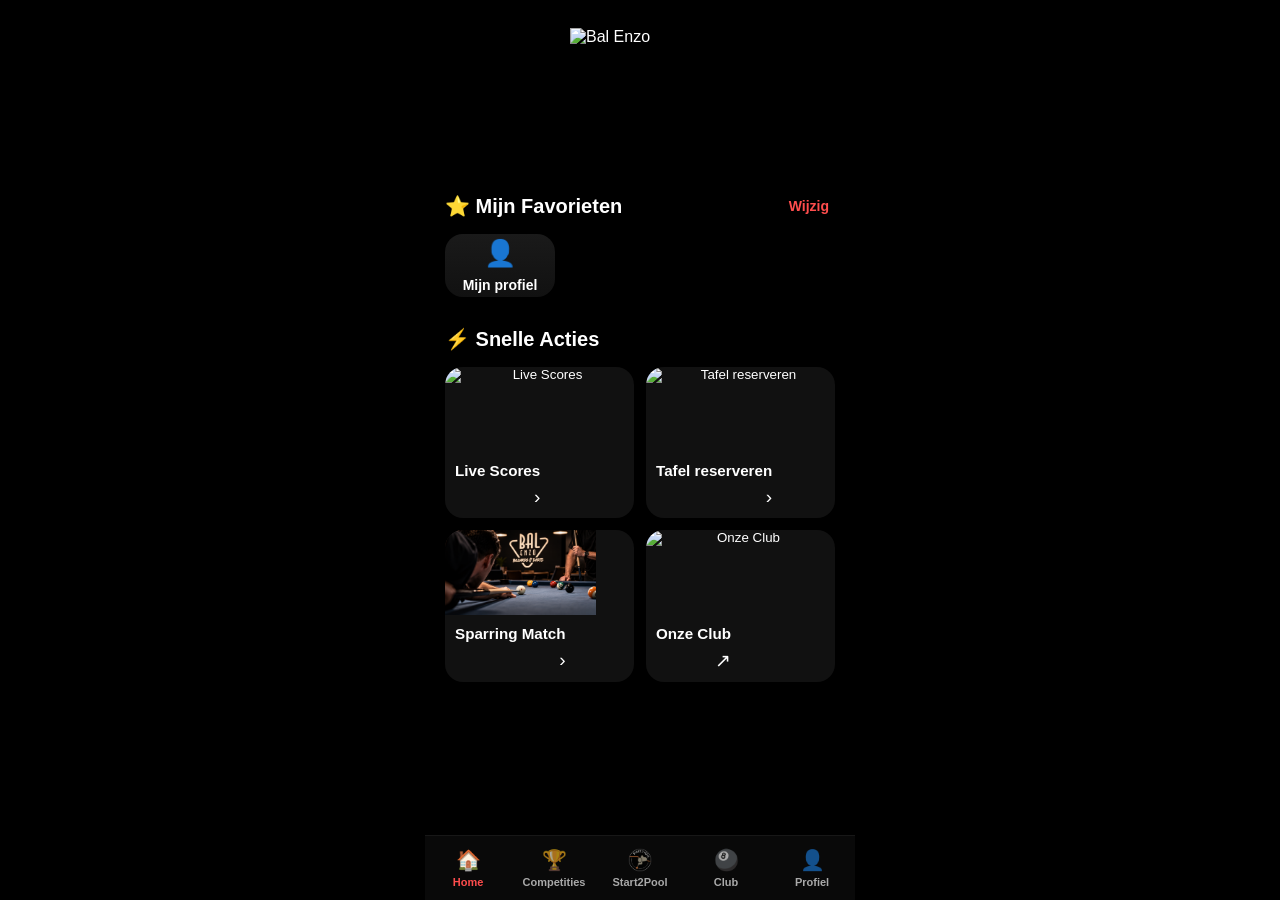
==== index.html @ 8c2069f2 "pushmeldingen v1" ====
<!doctype html>

<html lang="nl">
  <head>
    <meta charset="utf-8" />
    <meta
      content="width=device-width, initial-scale=1, maximum-scale=1, user-scalable=no, viewport-fit=cover"
      name="viewport"
    />
    <title>Bal Enzo Club App</title>
    <link href="style.css" rel="stylesheet" />
    <link href="manifest.json" rel="manifest" />
    <meta content="#000000" name="theme-color" />
    <link href="icon.png" rel="apple-touch-icon" />
  </head>
  <body>
    <!-- =========================
       HOME SCREEN
  ========================== -->
    <section class="screen active" id="homeScreen">
      <!-- HERO -->
      <header class="hero">
        <img alt="Bal Enzo" class="hero-logo" src="logo.png" />
        <div class="hero-content">
          <h1>Bal Enzo Club App</h1>
          <p data-i18n="ui.alles.over.competities.live.scores.en.reservaties">
            Alles over competities, live scores en reservaties
          </p>
        </div>
      </header>
      <!-- FAVORIETEN -->
      <section class="section-block">
        <div class="section-header">
          <h2 data-i18n="ui.mijn.favorieten">⭐ Mijn Favorieten</h2>
          <button
            class="link-btn"
            data-i18n="ui.wijzig"
            onclick="openFavoritesEditor()"
          >
            Wijzig
          </button>
        </div>
        <div class="favorites-row"></div>
      </section>
      <!-- SNELLE ACTIES -->
      <section class="section-block">
        <div class="section-header">
          <h2 data-i18n="ui.snelle.acties">⚡ Snelle Acties</h2>
        </div>
        <div class="quick-grid">
          <button
            class="quick-action-card"
            onclick="openLiveScores()"
            style="border: none; cursor: pointer; padding: 0"
          >
            <img alt="Live Scores" src="livescores.jpg" />
            <div class="quick-action-content">
              <div class="quick-action-title">Live Scores</div>
              <div
                class="quick-action-subtitle"
                data-i18n="ui.volg.wedstrijden.live"
              >
                Volg wedstrijden live
              </div>
              <div class="quick-action-external">›</div>
            </div>
          </button>
          <button
            class="quick-action-card"
            onclick="openTableReservation()"
            style="border: none; cursor: pointer; padding: 0"
          >
            <img alt="Tafel reserveren" src="tafelreserveren.jpg" />
            <div class="quick-action-content">
              <div class="quick-action-title" data-i18n="ui.tafel.reserveren">
                Tafel reserveren
              </div>
              <div
                class="quick-action-subtitle"
                data-i18n="ui.reserveer.eenvoudig.online"
              >
                Reserveer eenvoudig online
              </div>
              <div class="quick-action-external">›</div>
            </div>
          </button>
          <button
            class="quick-action-card"
            onclick="openMoneygames()"
            style="border: none; cursor: pointer; padding: 0"
          >
            <div class="moneygames-home-image">
  <img alt="Sparring Match" src="moneygames.png" />

  <span
    class="moneygames-notification-badge"
    id="moneygamesNotificationBadge"
    style="display: none"
  >
    0
  </span>
</div>
            <div class="quick-action-content">
              <div class="quick-action-title">Sparring Match</div>
              <div
                class="quick-action-subtitle"
                data-i18n="ui.speel.een.moneygame"
              >
                Speel een Sparring Match
              </div>
              <div class="quick-action-external">›</div>
            </div>
          </button>
          <button
            class="quick-action-card"
            onclick="openOurClub()"
            style="border: none; cursor: pointer; padding: 0"
            type="button"
          >
            <img alt="Onze Club" src="clubpagina.jpg" />
            <div class="quick-action-content">
              <div class="quick-action-title" data-i18n="ui.onze.club">
                Onze Club
              </div>
              <div
                class="quick-action-subtitle"
                data-i18n="ui.ontdek.meer.over.bal.enzo"
              >
                Ontdek meer over Bal Enzo
              </div>
              <div class="quick-action-external">↗</div>
            </div>
          </button>
        </div>
      </section>
    </section>
    <!-- =========================
     LIVE SCORES SCREEN
========================== -->
    <section class="screen" id="liveScoresScreen">
      <div class="page-header">
        <button
          onclick="closeLiveScores()"
          style="
            background: none;
            border: none;
            color: white;
            font-size: 24px;
            cursor: pointer;
            margin-right: 10px;
          "
        >
          ‹
        </button>
        <span style="flex: 1;">Live Scores</span>

<button
  type="button"
  onclick="refreshLiveScores()"
  aria-label="Live Scores vernieuwen"
  title="Live Scores vernieuwen"
  style="
    position: absolute;
    right: 16px;
    background: none;
    border: none;
    color: white;
    font-size: 22px;
    cursor: pointer;
    padding: 4px;
    line-height: 1;
  "
>
  ↻
</button>
      </div>
      <main class="content">
        <div class="balenzo-live-scores" id="balEnzoLiveScores">
          <div class="live-scores-intro">
            <div class="live-scores-title">🎱 Bal Enzo Live Scores</div>
            <div
              class="live-scores-status"
              data-i18n="ui.live.verbinding.maken"
              id="liveScoresStatus"
            >
              Live verbinding maken...
            </div>
          </div>
          <div class="live-tables-grid" id="liveTablesGrid"></div>
        </div>
      </main>
    </section>

<!-- =========================
     Sparring Matches HELP SCREEN
========================== -->
<section class="screen" id="moneygamesHelpScreen">
  <div class="page-header">
    <button
      type="button"
      onclick="closeMoneygamesHelp()"
      style="
        background: none;
        border: none;
        color: white;
        font-size: 24px;
        cursor: pointer;
        margin-right: 10px;
      "
    >
      ‹
    </button>

    <span data-i18n="moneygames.help.title">Hoe werken Sparring Matches?</span>
  </div>

  <main class="content">
    <div id="moneygamesHelpContent">

      <section class="moneygames-help-card">
        <h2 data-i18n="moneygames.help.what.title">🎱 Wat zijn Sparring Matches?</h2>

        <p data-i18n="moneygames.help.what.text1">
          Sparring Matches zijn onderlinge oefenwedstrijden tussen spelers van Bal Enzo.
          Je bepaalt zelf de discipline, Race To, datum en starttijd.
        </p>

        <p data-i18n="moneygames.help.what.text2">
          Zo kun je eenvoudig een tegenstander vinden en samen een trainingswedstrijd afspreken.
        </p>
      </section>

      <section class="moneygames-help-card">
        <h2 data-i18n="moneygames.help.singles.title">👤 Singles</h2>

        <p data-i18n="moneygames.help.singles.text1">
          Bij Singles speel je één tegen één.
        </p>

        <p data-i18n="moneygames.help.singles.text2">
          Je kunt zelf een oproep plaatsen of reageren op een open oproep
          van een andere speler.
        </p>

        <p data-i18n="moneygames.help.singles.text3">
          Krijg je meerdere reacties op je eigen oproep?
          Dan kies jij zelf met welke geïnteresseerde speler je de Sparring Match speelt.
        </p>

        <div class="moneygames-help-example">
          <strong data-i18n="moneygames.help.example">Voorbeeld</strong><br>
          <span data-i18n="moneygames.help.singles.example1">
            9-ball · Race To 7
          </span><br><br>
          <span data-i18n="moneygames.help.singles.example2">
            Drie spelers reageren op je oproep.
          </span><br>
          <span data-i18n="moneygames.help.singles.example3">
            Jij kiest één van hen als tegenstander.
          </span>
        </div>
      </section>

      <section class="moneygames-help-card">
        <h2 data-i18n="moneygames.help.doubles.title">👥 Doubles</h2>

        <p data-i18n="moneygames.help.doubles.text1">
          Bij Doubles speel je samen met een partner tegen een ander duo.
        </p>

        <p data-i18n="moneygames.help.doubles.text2">
          Wanneer je zelf een Doubles Sparring Match aanmaakt, kies je eerst je partner.
          Die partner moet de uitnodiging bevestigen voordat jullie Sparring Match
          openbaar wordt voor andere spelers.
        </p>

        <p data-i18n="moneygames.help.doubles.text3">
          Reageert iemand op een open Doubles Sparring Match?
          Dan kiest die speler eerst zelf een partner.
          Ook die partner moet bevestigen voordat het duo als geldige kandidaat
          beschikbaar wordt voor de organisator.
        </p>

        <p data-i18n="moneygames.help.doubles.text4">
          De organisator kiest daarna welk bevestigd duo de tegenstanders worden.
        </p>

        <div class="moneygames-help-example">
          <strong data-i18n="moneygames.help.example">Voorbeeld</strong><br>
          <span data-i18n="moneygames.help.doubles.example1">
            Nicolas kiest Jolien als partner.
          </span><br>
          <span data-i18n="moneygames.help.doubles.example2">
            Jolien bevestigt → het duo is actief.
          </span><br><br>
          <span data-i18n="moneygames.help.doubles.example3">
            Speler A reageert met Speler B als partner.
          </span><br>
          <span data-i18n="moneygames.help.doubles.example4">
            Speler B bevestigt → het kandidaat-duo wordt zichtbaar.
          </span><br><br>
          <span data-i18n="moneygames.help.doubles.example5">
            Daarna kiest Nicolas welk duo de tegenstander wordt.
          </span>
        </div>
      </section>

      <section class="moneygames-help-card">
        <h2 data-i18n="moneygames.help.create.title">
          📢 Een Sparring Match plaatsen
        </h2>

        <p data-i18n="moneygames.help.create.text1">
          Druk op “+ Nieuwe Sparring Match” en kies eerst of je Singles
          of Doubles wilt spelen.
        </p>

        <p data-i18n="moneygames.help.create.text2">
          Daarna kies je de discipline, Race To, datum en starttijd.
        </p>

        <p data-i18n="moneygames.help.create.text3">
          Een Singles-oproep wordt onmiddellijk bij de open Sparring Matches geplaatst.
          Bij Doubles moet je gekozen partner eerst bevestigen voordat
          de oproep openbaar wordt.
        </p>
      </section>

      <section class="moneygames-help-card">
        <h2 data-i18n="moneygames.help.react.title">
          ✋ Reageren op een Sparring Match
        </h2>

        <p data-i18n="moneygames.help.react.text1">
          Bij de open Sparring Matches kun je reageren op een oproep
          waarop je graag wilt meespelen.
        </p>

        <p data-i18n="moneygames.help.react.text2">
          Bij Singles verstuur je rechtstreeks je kandidatuur.
          De maker van de oproep ziet de geïnteresseerde spelers en kiest
          uiteindelijk één tegenstander.
        </p>

        <p data-i18n="moneygames.help.react.text3">
          Zolang je nog niet geselecteerd bent, kun je je reactie ook weer intrekken.
        </p>

        <p data-i18n="moneygames.help.react.text4">
          Bij Doubles reageer je samen met een partner.
          Je kandidatuur wordt pas volledig wanneer je partner
          de uitnodiging heeft bevestigd.
        </p>
      </section>

      <section class="moneygames-help-card">
        <h2 data-i18n="moneygames.help.after.title">🏁 Na de wedstrijd</h2>

        <p data-i18n="moneygames.help.after.text1">
          Vanaf de geplande starttijd kan de uitslag van de Sparring Match
          worden ingevoerd.
        </p>

        <p data-i18n="moneygames.help.after.text2">
          Eén van de spelers voert de eindstand in.
          De score moet overeenkomen met de afgesproken Race To.
        </p>

        <p data-i18n="moneygames.help.after.text3">
          De uitslag is daarna nog niet definitief.
          De tegenpartij krijgt de mogelijkheid om het resultaat
          te bevestigen of te weigeren.
        </p>

        <p data-i18n="moneygames.help.after.text4">
          Na bevestiging wordt de wedstrijd definitief verwerkt
          in de historiek en statistieken.
        </p>
      </section>

      <section class="moneygames-help-card">
        <h2 data-i18n="moneygames.help.deadline.title">⏱️ 48-uursregel</h2>

        <p data-i18n="moneygames.help.deadline.text1">
          Vanaf de geplande starttijd van de Sparring Match heb je 48 uur
          om de uitslag in te voeren.
        </p>

        <p data-i18n="moneygames.help.deadline.text2">
          Een resultaat kan dus niet vóór de starttijd worden ingevoerd.
          Zodra de termijn van 48 uur verstreken is, kan er geen uitslag
          meer worden toegevoegd en wordt de wedstrijd als
          “Geen uitslag” weergegeven.
        </p>

        <p data-i18n="moneygames.help.deadline.text3">
          Wordt een ingevoerde uitslag door de tegenstander geweigerd?
          Dan kan er opnieuw een correcte uitslag worden ingevoerd,
          zolang de oorspronkelijke termijn van 48 uur nog niet verstreken is.
        </p>

        <div class="moneygames-help-example">
          <strong data-i18n="moneygames.help.example">Voorbeeld</strong><br>
          <span data-i18n="moneygames.help.deadline.example1">
            Een Sparring Match start zaterdag om 20:00.
          </span><br>
          <span data-i18n="moneygames.help.deadline.example2">
            De uitslag kan worden ingevoerd vanaf zaterdag 20:00 tot maandag 20:00.
          </span>
        </div>
      </section>

      <section class="moneygames-help-card">
        <h2 data-i18n="moneygames.help.forfeit.title">🚫 Forfait</h2>

        <p data-i18n="moneygames.help.forfeit.text1">
          Kan een geplande Sparring Match niet normaal worden afgewerkt?
          Dan kan de wedstrijd als forfait worden geregistreerd.
        </p>

        <p data-i18n="moneygames.help.forfeit.text2">
          Bij het invoeren van het resultaat kies je welke kant
          (A of B) forfait geeft. Bij Singles staat elke kant voor één speler;
          bij Doubles staat elke kant voor een volledig duo.
        </p>

        <p data-i18n="moneygames.help.forfeit.text3">
          Een forfait is niet onmiddellijk definitief.
          Het wordt, net zoals een gewone uitslag, eerst naar de tegenpartij
          gestuurd ter bevestiging.
        </p>
      </section>

      <section class="moneygames-help-card">
        <h2 data-i18n="moneygames.help.stats.title">
          📊 Statistieken en historiek
        </h2>

        <p data-i18n="moneygames.help.stats.text1">
          Je Sparring Match-resultaten worden automatisch bijgehouden.
        </p>

        <p data-i18n="moneygames.help.stats.text2">
          Je ziet hoeveel wedstrijden je hebt gespeeld, gewonnen en verloren
          en je winstpercentage.
        </p>

        <p data-i18n="moneygames.help.stats.text3">
          De statistieken worden zowel in totaal als afzonderlijk
          voor Singles en Doubles bijgehouden.
        </p>

        <p data-i18n="moneygames.help.stats.text4">
          Alleen wedstrijden met een bevestigd resultaat tellen mee
          voor je statistieken. Geannuleerde of verlopen Sparring Matches
          en wedstrijden zonder uitslag tellen niet mee.
        </p>

        <p data-i18n="moneygames.help.stats.text5">
          In je historiek kun je ook eerdere Sparring Matches terugvinden,
          inclusief de datum, discipline, Race To en uitslag.
        </p>
      </section>

      <button
        type="button"
        class="moneygames-help-start-button"
        onclick="closeMoneygamesHelp()"
        data-i18n="moneygames.help.start"
      >
        Start met Sparring Matches
      </button>

    </div>
  </main>
</section>

    <!-- =========================
     Sparring Matches SCREEN
========================== -->
    <section class="screen" id="moneygamesScreen">
      <div class="page-header">
        <button
          onclick="closeMoneygames()"
          style="
            background: none;
            border: none;
            color: white;
            font-size: 24px;
            cursor: pointer;
            margin-right: 10px;
          "
        >
          ‹
        </button>
        <span>Sparring Matches</span>

      </div>
      <main class="content">
        <div id="moneygamesContent">
          <div id="moneygamesAuth">
            <div class="moneygames-auth-card">
              <div class="moneygames-title-row">
  <h2>🎱 Sparring Matches</h2>

  <button
    type="button"
    class="moneygames-help-button"
    onclick="showMoneygamesHelp()"
    aria-label="Uitleg over Sparring Matches"
    data-i18n-aria-label="moneygames.help.button"
  >
    ?
  </button>
</div>
              <p
                class="moneygames-auth-text"
                data-i18n="ui.log.in.of.registreer.om.moneygames.te.bekijken.en.te.spelen"
              >
                Log in of registreer om Sparring Matches te bekijken en te spelen.
              </p>
              <div class="moneygames-auth-tabs">
                <button
                  class="moneygames-auth-tab active"
                  data-i18n="ui.inloggen"
                  id="moneygamesLoginTab"
                  onclick="showMoneygamesLogin()"
                  type="button"
                >
                  Inloggen
                </button>
                <button
                  class="moneygames-auth-tab"
                  data-i18n="ui.registreren"
                  id="moneygamesRegisterTab"
                  onclick="showMoneygamesRegister()"
                  type="button"
                >
                  Registreren
                </button>
              </div>
              <div id="moneygamesLoginForm">
                <input
                  data-i18n-placeholder="ui.e.mailadres"
                  id="moneygamesLoginEmail"
                  placeholder="E-mailadres"
                  type="email"
                />
                <input
                  data-i18n-placeholder="ui.wachtwoord"
                  id="moneygamesLoginPassword"
                  placeholder="Wachtwoord"
                  type="password"
                />
                <button
                  class="moneygames-primary-btn"
                  data-i18n="ui.inloggen"
                  onclick="handleMoneygamesLogin()"
                  type="button"
                >
                  Inloggen
                </button>
              </div>
              <div id="moneygamesRegisterForm" style="display: none">
                <input
                  data-i18n-placeholder="ui.voornaam"
                  id="moneygamesRegisterFirstName"
                  placeholder="Voornaam"
                  type="text"
                />
                <input
                  data-i18n-placeholder="ui.achternaam"
                  id="moneygamesRegisterLastName"
                  placeholder="Achternaam"
                  type="text"
                />
                <input
                  data-i18n-placeholder="ui.e.mailadres"
                  id="moneygamesRegisterEmail"
                  placeholder="E-mailadres"
                  type="email"
                />
                <input
                  data-i18n-placeholder="ui.wachtwoord"
                  id="moneygamesRegisterPassword"
                  placeholder="Wachtwoord"
                  type="password"
                />
                <button
                  class="moneygames-primary-btn"
                  data-i18n="ui.account.aanmaken"
                  onclick="handleMoneygamesRegister()"
                  type="button"
                >
                  Account aanmaken
                </button>
              </div>
              <div
                class="moneygames-auth-message"
                id="moneygamesAuthMessage"
              ></div>
            </div>
          </div>
          <div id="moneygamesApp" style="display: none">
            <div class="moneygames-welcome">
              <div class="moneygames-title-row">
  <h2>🎱 Sparring Matches</h2>

  <button
    type="button"
    class="moneygames-help-button"
    onclick="showMoneygamesHelp()"
    aria-label="Uitleg over Sparring Matches"
    data-i18n-aria-label="moneygames.help.button"
  >
    ?
  </button>
</div>
              <p data-i18n="ui.welkom" id="moneygamesWelcomeText">Welkom!</p>
            </div>
            <div class="moneygames-main-tabs">
              <button
                class="moneygames-main-tab active"
                data-i18n="ui.open.moneygames"
                id="moneygamesOpenTab"
                onclick="showOpenMoneygames()"
                type="button"
              >
                Open Matches
              </button>
              <button
                class="moneygames-main-tab"
                data-i18n="ui.mijn.moneygames"
                id="moneygamesMyTab"
                onclick="showMyMoneygames()"
                type="button"
              >
                Mijn Matches  
              </button>
            </div>
            <div id="moneygamesOpenContent">
              <button
                class="moneygames-new-btn"
                data-i18n="ui.nieuwe.moneygame"
                onclick="showNewMoneygameForm()"
                type="button"
              >
                + Nieuwe Sparring Match
              </button>
              <div
                class="moneygames-form-card"
                id="newMoneygameForm"
                style="display: none"
              >
                <div class="moneygames-form-header">
                  <h3 data-i18n="ui.nieuwe.moneygame.2">Nieuwe Sparring Match</h3>
                  <button
                    class="moneygames-close-form"
                    onclick="hideNewMoneygameForm()"
                    type="button"
                  >
                    ×
                  </button>
                </div>
                <label data-i18n="ui.type">Type</label>
                <div class="moneygames-choice-grid">
                  <button
                    class="moneygames-choice-btn active"
                    id="moneygamesSinglesBtn"
                    onclick="selectMoneygameType('singles')"
                    type="button"
                  >
                    Singles
                  </button>
                  <button
                    class="moneygames-choice-btn"
                    id="moneygamesDoublesBtn"
                    onclick="selectMoneygameType('doubles')"
                    type="button"
                  >
                    Doubles
                  </button>
                </div>
                <input id="moneygamesGameType" type="hidden" value="singles" />
                <div id="moneygamesPartnerField" style="display: none">
                  <label data-i18n="ui.partner" for="moneygamesPartner">
                    Partner
                  </label>
                  <select id="moneygamesPartner">
                    <option data-i18n="ui.kies.je.partner" value="">
                      Kies je partner
                    </option>
                  </select>
                </div>
                <label data-i18n="ui.discipline" for="moneygamesDiscipline">
                  Discipline
                </label>
                <select id="moneygamesDiscipline">
                <option value="8-ball">8-ball</option>
                <option value="9-ball">9-ball</option>
                <option value="10-ball">10-ball</option>
                <option
                  value="any"
                  data-i18n="moneygames.anyDiscipline"
                >
                  Eender
                </option>
              </select>
                <label data-i18n="ui.race.to" for="moneygamesRaceTo">
                  Race To
                </label>
                <input
                  data-i18n-placeholder="ui.bijvoorbeeld.7"
                  id="moneygamesRaceTo"
                  min="1"
                  placeholder="Bijvoorbeeld 7"
                  step="1"
                  type="number"
                />

                <label data-i18n="ui.datum" for="moneygamesDate"> Datum </label>
                <div
                  class="moneygames-picker-field"
                  onclick="
                    document.getElementById('moneygamesDate').showPicker?.()
                  "
                >
                  <span id="moneygamesDateDisplay">Kies datum</span>
                  <input id="moneygamesDate" type="date" />
                </div>

                <label data-i18n="ui.starttijd" for="moneygamesTime">
                  Starttijd
                </label>
                <div
                  class="moneygames-picker-field"
                  onclick="
                    document.getElementById('moneygamesTime').showPicker?.()
                  "
                >
                  <span id="moneygamesTimeDisplay">Kies starttijd</span>
                  <input id="moneygamesTime" type="time" />
                </div>
                <button
                  class="moneygames-primary-btn moneygames-place-btn"
                  data-i18n="ui.moneygame.plaatsen"
                  onclick="submitNewMoneygame()"
                  type="button"
                >
                  Sparring Match plaatsen
                </button>
                <div
                  class="moneygames-form-message"
                  id="moneygamesFormMessage"
                ></div>
              </div>
              <div class="moneygames-filter-row">
                <button
                  class="moneygames-filter-btn active"
                  data-discipline="all"
                  data-i18n="ui.alles"
                  onclick="filterMoneygames('all', this)"
                  type="button"
                >
                  Alles
                </button>
                <button
                  class="moneygames-filter-btn"
                  data-discipline="8-ball"
                  onclick="filterMoneygames('8-ball', this)"
                  type="button"
                >
                  8-ball
                </button>
                <button
                  class="moneygames-filter-btn"
                  data-discipline="9-ball"
                  onclick="filterMoneygames('9-ball', this)"
                  type="button"
                >
                  9-ball
                </button>
                <button
                  class="moneygames-filter-btn"
                  data-discipline="10-ball"
                  onclick="filterMoneygames('10-ball', this)"
                  type="button"
                >
                  10-ball
                </button>
              </div>
              <div id="moneygamesOpenList">
                <div
                  class="moneygames-empty-state"
                  data-i18n="ui.nog.geen.open.moneygames"
                >
                  Nog geen open Sparring Matches.
                </div>
              </div>
            </div>
            <div id="moneygamesMyContent" style="display: none">
              <div class="moneygames-my-section">
                <h3 data-i18n="ui.mijn.open.oproepen">Mijn open oproepen</h3>
                <div id="moneygamesMyOpen">
                  <div
                    class="moneygames-empty-state"
                    data-i18n="ui.je.hebt.momenteel.geen.open.oproepen"
                  >
                    Je hebt momenteel geen open oproepen.
                  </div>
                </div>
              </div>
              <div class="moneygames-my-section">
                <h3 data-i18n="ui.reacties">Reacties</h3>
                <div id="moneygamesMyReactions">
                  <div
                    class="moneygames-empty-state"
                    data-i18n="ui.geen.reacties.in.afwachting"
                  >
                    Geen reacties in afwachting.
                  </div>
                </div>
              </div>
              <div class="moneygames-my-section">
                <h3 data-i18n="ui.gepland">Gepland</h3>
                <div id="moneygamesMyPlanned">
                  <div
                    class="moneygames-empty-state"
                    data-i18n="ui.geen.geplande.moneygames"
                  >
                    Geen geplande Sparring Matches.
                  </div>
                </div>
              </div>
              <div class="moneygames-my-section">
                <h3 data-i18n="ui.statistieken">Statistieken</h3>
                <!-- TOTAAL -->
                <h4 class="moneygames-stats-title" data-i18n="ui.totaal.2">
                  Totaal
                </h4>
                <div class="moneygames-stats-grid">
                  <div class="moneygames-stat-card">
                    <span id="moneygamesStatPlayed">0</span>
                    <small data-i18n="ui.gespeeld">Gespeeld</small>
                  </div>
                  <div class="moneygames-stat-card">
                    <span id="moneygamesStatWon">0</span>
                    <small data-i18n="ui.gewonnen">Gewonnen</small>
                  </div>
                  <div class="moneygames-stat-card">
                    <span id="moneygamesStatLost">0</span>
                    <small data-i18n="ui.verloren">Verloren</small>
                  </div>
                  <div class="moneygames-stat-card">
                    <span id="moneygamesStatWinrate">0%</span>
                    <small data-i18n="ui.win">Win %</small>
                  </div>
                </div>
                <!-- SINGLES -->
                <h4 class="moneygames-stats-title">Singles</h4>
                <div class="moneygames-stats-grid">
                  <div class="moneygames-stat-card">
                    <span id="moneygamesSinglesPlayed">0</span>
                    <small data-i18n="ui.gespeeld">Gespeeld</small>
                  </div>
                  <div class="moneygames-stat-card">
                    <span id="moneygamesSinglesWon">0</span>
                    <small data-i18n="ui.gewonnen">Gewonnen</small>
                  </div>
                  <div class="moneygames-stat-card">
                    <span id="moneygamesSinglesLost">0</span>
                    <small data-i18n="ui.verloren">Verloren</small>
                  </div>
                  <div class="moneygames-stat-card">
                    <span id="moneygamesSinglesWinrate">0%</span>
                    <small data-i18n="ui.win">Win %</small>
                  </div>
                </div>
                <!-- DOUBLES -->
                <h4 class="moneygames-stats-title">Doubles</h4>
                <div class="moneygames-stats-grid">
                  <div class="moneygames-stat-card">
                    <span id="moneygamesDoublesPlayed">0</span>
                    <small data-i18n="ui.gespeeld">Gespeeld</small>
                  </div>
                  <div class="moneygames-stat-card">
                    <span id="moneygamesDoublesWon">0</span>
                    <small data-i18n="ui.gewonnen">Gewonnen</small>
                  </div>
                  <div class="moneygames-stat-card">
                    <span id="moneygamesDoublesLost">0</span>
                    <small data-i18n="ui.verloren">Verloren</small>
                  </div>
                  <div class="moneygames-stat-card">
                    <span id="moneygamesDoublesWinrate">0%</span>
                    <small data-i18n="ui.win">Win %</small>
                  </div>
                </div>
              </div>
              <div class="moneygames-my-section">
                <h3 data-i18n="ui.historiek">Historiek</h3>
                <div id="moneygamesHistory">
                  <div
                    class="moneygames-empty-state"
                    data-i18n="ui.nog.geen.moneygames.gespeeld"
                  >
                    Nog geen Sparring Matches gespeeld.
                  </div>
                </div>
              </div>
            </div>
            <div class="moneygames-account-section">
              <button
                class="moneygames-account-btn"
                data-i18n="ui.account"
                onclick="toggleMoneygamesAccount()"
                type="button"
              >
                ⚙️ Account
              </button>
              <div
                class="moneygames-account-panel"
                id="moneygamesAccountPanel"
                style="display: none"
              >
                <div class="moneygames-account-row">
                  <strong data-i18n="ui.accountgegevens"
                    >Accountgegevens</strong
                  >
                </div>
                <div class="moneygames-account-row">
                  <span id="moneygamesAccountEmail"></span>
                </div>
                <label data-i18n="ui.voornaam" for="moneygamesAccountFirstName">
                  Voornaam
                </label>
                <input
                  data-i18n-placeholder="ui.voornaam"
                  id="moneygamesAccountFirstName"
                  placeholder="Voornaam"
                  type="text"
                />
                <label
                  data-i18n="ui.achternaam"
                  for="moneygamesAccountLastName"
                >
                  Achternaam
                </label>
                <input
                  data-i18n-placeholder="ui.achternaam"
                  id="moneygamesAccountLastName"
                  placeholder="Achternaam"
                  type="text"
                />
                <label
                  data-i18n="ui.e.mailadres"
                  for="moneygamesAccountNewEmail"
                >
                  E-mailadres
                </label>
                <input
                  data-i18n-placeholder="ui.e.mailadres"
                  id="moneygamesAccountEmailInput"
                  placeholder="E-mailadres"
                  type="email"
                />
                <button
                  class="moneygames-primary-btn"
                  data-i18n="ui.gegevens.opslaan"
                  onclick="saveMoneygamesAccount()"
                  type="button"
                >
                  Gegevens opslaan
                </button>
                <div class="moneygames-account-divider"></div>
                <div class="moneygames-account-row">
                  <strong data-i18n="ui.wachtwoord.wijzigen"
                    >Wachtwoord wijzigen</strong
                  >
                </div>
                <input
                  autocomplete="new-password"
                  data-i18n-placeholder="ui.nieuw.wachtwoord"
                  id="moneygamesNewPassword"
                  placeholder="Nieuw wachtwoord"
                  type="password"
                />
                <button
                  class="moneygames-primary-btn"
                  data-i18n="ui.wachtwoord.wijzigen"
                  onclick="changeMoneygamesPassword()"
                  type="button"
                >
                  Wachtwoord wijzigen
                </button>
                <div class="moneygames-account-divider"></div>
                <div class="moneygames-account-row">
                  <strong data-i18n="ui.wachtwoord.vergeten"
                    >Wachtwoord vergeten?</strong
                  >
                </div>
                <button
                  class="moneygames-secondary-btn"
                  data-i18n="ui.resetlink.aanvragen"
                  onclick="handleMoneygamesForgotPassword()"
                  type="button"
                >
                  Resetlink aanvragen
                </button>
                <div
                  class="moneygames-password-reset-panel"
                  id="moneygamesPasswordResetPanel"
                  style="display: none"
                >
                  <div
                    class="moneygames-account-row"
                    data-i18n="ui.stel.hier.later.een.nieuw.wachtwoord.in"
                  >
                    Stel hier later een nieuw wachtwoord in.
                  </div>
                </div>
                <div class="moneygames-account-divider"></div>

<div class="moneygames-account-row">
  <strong>Pushmeldingen</strong>
</div>

<div class="moneygames-account-row">
  Ontvang meldingen over je Sparring Matches.
</div>

<button
  class="moneygames-primary-btn"
  id="moneygamesPushButton"
  onclick="handleEnableMoneygamesPushNotifications()"
  type="button"
>
  🔔 Pushmeldingen inschakelen
</button>

<button
  class="moneygames-secondary-btn"
  id="moneygamesTestPushButton"
  onclick="sendMoneygamesTestPush()"
  style="display: none"
  type="button"
>
  Testmelding versturen
</button>

<div
  class="moneygames-auth-message"
  id="moneygamesPushMessage"
  aria-live="polite"
></div>

<div class="moneygames-account-divider"></div>

<button
  class="moneygames-logout-btn"
  data-i18n="ui.uitloggen"
  onclick="handleMoneygamesLogout()"
  type="button"
>
  Uitloggen
</button>
              </div>
            </div>
          </div>
        </div>
      </main>
    </section>
    <!-- =========================
     TAFEL RESERVEREN SCREEN
========================= -->
    <section class="screen" id="tableReservationScreen">
      <div class="page-header">
        <button
          onclick="closeTableReservation()"
          style="
            background: none;
            border: none;
            color: white;
            font-size: 24px;
            cursor: pointer;
            margin-right: 10px;
          "
        >
          ‹
        </button>
        <span data-i18n="ui.tafel.reserveren"> Tafel reserveren </span>
      </div>
      <main class="content">
        <div class="reservation-container">
          <div class="reservation-intro">
            <div class="reservation-title" data-i18n="ui.reserveer.je.tafel">
              🎱 Reserveer je tafel
            </div>
            <div
              class="reservation-subtitle"
              data-i18n="ui.kies.je.gewenste.moment.en.reserveer.eenvoudig.online"
            >
              Kies je gewenste moment en reserveer eenvoudig online.
            </div>
          </div>
          <div class="reservation-frame">
            <iframe
              src="https://bal-enzo.sportsclubadmin.eu/reserveren"
              title="Tafel reserveren"
            >
            </iframe>
          </div>
        </div>
      </main>
    </section>

    <!-- =========================
     ONZE CLUB SCREEN
========================= -->
<section class="screen" id="ourClubScreen">
  <div class="page-header">
    <button
      onclick="closeOurClub()"
      style="
        background: none;
        border: none;
        color: white;
        font-size: 24px;
        cursor: pointer;
        margin-right: 10px;
      "
    >
      ‹
    </button>

    <span data-i18n="ui.onze.club">Onze Club</span>
  </div>

  <main class="content">
    <div class="reservation-container">
      <div class="reservation-frame">
        <iframe
          src="https://cuescore.com/bal-enzobilliardsdarts"
          title="Bal Enzo"
        >
        </iframe>
      </div>
    </div>
  </main>
</section>

<section class="screen" id="myProfileScreen">
  <div class="page-header">
    <button
      onclick="closeMyProfile()"
      style="
        background: none;
        border: none;
        color: white;
        font-size: 24px;
        cursor: pointer;
        margin-right: 10px;
      "
    >
      ‹
    </button>

    <span data-i18n="ui.mijn.profiel">Mijn profiel</span>
  </div>

  <main class="content">
    <div class="reservation-container">
      <div class="reservation-frame">
        <iframe
          id="myProfileIframe"
          src="about:blank"
          title="Mijn profiel"
        >
        </iframe>
      </div>
    </div>
  </main>
</section>

    <!-- =========================
       COMPETITIES SCREEN
  ========================== -->
    <section class="screen" id="competitionsScreen">
      <div class="page-header" data-i18n="ui.competities">🏆 Competities</div>
      <div class="tab-bar">
        <button
          class="tab active"
          data-i18n="ui.brabant.antwerpen"
          data-tab="brabant"
        >
          Brabant / Antwerpen
        </button>
        <button class="tab" data-tab="breakplay">Break &amp; Play</button>
        <button class="tab" data-i18n="ui.tornooien" data-tab="tournaments">
          Tornooien
        </button>
      </div>
      <main class="content">
        <!-- BRABANT / ANTWERPEN -->
        <div class="tab-content active" id="tab-brabant">
          <button
            class="competition-card"
            onclick="openCompetitionDetail(74130085)"
            style="width: 100%; border: none; cursor: pointer"
          >
            <div class="competition-icon">🏆</div>
            <div class="competition-info">
              <div class="competition-title" data-i18n="ui.eerste.klasse">
                Eerste Klasse
              </div>
              <div
                class="competition-subtitle"
                data-i18n="ui.alle.info.en.uitslagen"
              >
                Alle info en uitslagen
              </div>
            </div>
            <div class="competition-arrow">›</div>
          </button>
          <div
            class="competition-card"
            onclick="openCompetitionDetail(74130109)"
            style="cursor: pointer"
          >
            <div class="competition-icon">🏆</div>
            <div class="competition-info">
              <div class="competition-title" data-i18n="ui.tweede.klasse">
                Tweede Klasse
              </div>
              <div
                class="competition-subtitle"
                data-i18n="ui.alle.info.en.uitslagen"
              >
                Alle info en uitslagen
              </div>
            </div>
            <div class="competition-arrow">›</div>
          </div>
          <div
            class="competition-card"
            onclick="openCompetitionDetail(74130127)"
            style="cursor: pointer"
          >
            <div class="competition-icon">🏆</div>
            <div class="competition-info">
              <div class="competition-title" data-i18n="ui.derde.klasse">
                Derde Klasse
              </div>
              <div
                class="competition-subtitle"
                data-i18n="ui.alle.info.en.uitslagen"
              >
                Alle info en uitslagen
              </div>
            </div>
            <div class="competition-arrow">›</div>
          </div>
          <div
            class="competition-card"
            onclick="openCompetitionDetail(74130139)"
            style="cursor: pointer"
          >
            <div class="competition-icon">🏆</div>
            <div class="competition-info">
              <div class="competition-title" data-i18n="ui.beker">Beker</div>
              <div
                class="competition-subtitle"
                data-i18n="ui.schema.en.resultaten"
              >
                Schema en resultaten
              </div>
            </div>
            <div class="competition-arrow">›</div>
          </div>
          
<!-- START COMPETITIE NL - DIT VOLLEDIGE BLOK VERWIJDEREN IN APP -->
          <div
            class="competition-card"
            onclick="openCompetitionDetail(83574892)"
            style="cursor: pointer"
          >
            <div class="competition-icon">🇳🇱</div>
            <div class="competition-info">
              <div class="competition-title" data-i18n="ui.competitie.nl">
                Competitie NL
              </div>
              <div
                class="competition-subtitle"
                data-i18n="ui.standen.en.uitslagen"
              >
                Standen en uitslagen
              </div>
            </div>
            <div class="competition-arrow">›</div>
          </div>
<!-- EINDE COMPETITIE NL - DIT VOLLEDIGE BLOK VERWIJDEREN IN APP -->
        </div>
        <!-- BREAK & PLAY -->
        <div class="tab-content" id="tab-breakplay">
          <h3 class="competition-section-title">Break &amp; Play</h3>
          <!-- REEKS 1 -->
          <div
            class="competition-card"
            onclick="openCompetitionDetail(85928236)"
            style="cursor: pointer"
          >
            <div class="competition-icon">🎱</div>
            <div class="competition-info">
              <div class="competition-title" data-i18n="ui.break.play.reeks.1">
                Break &amp; Play Reeks 1
              </div>
            </div>
            <div class="competition-arrow">›</div>
          </div>
          <!-- REEKS 2 -->
          <div
            class="competition-card"
            onclick="openCompetitionDetail(85928569)"
            style="cursor: pointer"
          >
            <div class="competition-icon">🎱</div>
            <div class="competition-info">
              <div class="competition-title" data-i18n="ui.break.play.reeks.2">
                Break &amp; Play Reeks 2
              </div>
            </div>
            <div class="competition-arrow">›</div>
          </div>
          <!-- REEKS 3 -->
          <div
            class="competition-card"
            onclick="openCompetitionDetail(85928635)"
            style="cursor: pointer"
          >
            <div class="competition-icon">🎱</div>
            <div class="competition-info">
              <div class="competition-title" data-i18n="ui.break.play.reeks.3">
                Break &amp; Play Reeks 3
              </div>
            </div>
            <div class="competition-arrow">›</div>
          </div>
          <!-- REEKS 4 -->
          <div
            class="competition-card"
            onclick="openCompetitionDetail(85928797)"
            style="cursor: pointer"
          >
            <div class="competition-icon">🎱</div>
            <div class="competition-info">
              <div class="competition-title" data-i18n="ui.break.play.reeks.4">
                Break &amp; Play Reeks 4
              </div>
            </div>
            <div class="competition-arrow">›</div>
          </div>
          <!-- REEKS 5 -->
          <div
            class="competition-card"
            onclick="openCompetitionDetail(85929085)"
            style="cursor: pointer"
          >
            <div class="competition-icon">🎱</div>
            <div class="competition-info">
              <div class="competition-title" data-i18n="ui.break.play.reeks.5">
                Break &amp; Play Reeks 5
              </div>
            </div>
            <div class="competition-arrow">›</div>
          </div>
        </div>
        <!-- BAL ENZO ZOMERCOMPETITIE DUBBELS -->
        <div class="tab-content" id="tab-summerpool">
          <a
            class="competition-card"
            href="https://cuescore.com/tournament/Zomer+competitie+DUBBELS+editie+2026/82193731"
            rel="noopener noreferrer"
            target="_blank"
          >
            <div class="competition-icon">☀️</div>
            <div class="competition-info">
              <div
                class="competition-title"
                data-i18n="ui.bal.enzo.zomercompetitie.dubbels"
              >
                Bal Enzo Zomercompetitie Dubbels
              </div>
              <div
                class="competition-subtitle"
                data-i18n="ui.standen.en.wedstrijden"
              >
                Standen en wedstrijden
              </div>
            </div>
            <div class="competition-arrow">›</div>
          </a>
        </div>
        <!-- TORNOOIEN -->
        <div class="tab-content" id="tab-tournaments">
          <a
            class="competition-card"
            href="#"
            onclick="
              window.open(
                'https://cuescore.com/tournaments/?date=' +
                  new Date().toISOString().split('T')[0] +
                  '&amp;sort=asc&amp;c=1000237&amp;d=0&amp;q=',
                '_blank',
              );
              return false;
            "
          >
            <div class="competition-icon">🇧🇪</div>
            <div class="competition-info">
              <div class="competition-title" data-i18n="ui.tornooien.belgie">
                Tornooien België
              </div>
              <div
                class="competition-subtitle"
                data-i18n="ui.vanaf.de.dag.van.raadpleging"
              >
                Vanaf de dag van raadpleging
              </div>
            </div>
            <div class="competition-arrow">›</div>
          </a>
          <a
            class="competition-card"
            href="#"
            onclick="
              window.open(
                'https://cuescore.com/tournaments/?date=' +
                  new Date().toISOString().split('T')[0] +
                  '&amp;sort=asc&amp;c=1000231&amp;d=0&amp;q=',
                '_blank',
              );
              return false;
            "
          >
            <div class="competition-icon">🇳🇱</div>
            <div class="competition-info">
              <div class="competition-title" data-i18n="ui.tornooien.nederland">
                Tornooien Nederland
              </div>
              <div
                class="competition-subtitle"
                data-i18n="ui.vanaf.de.dag.van.raadpleging"
              >
                Vanaf de dag van raadpleging
              </div>
            </div>
            <div class="competition-arrow">›</div>
          </a>
        </div>
      </main>
    </section>
    <!-- =========================
     COMPETITIE DETAIL SCREEN
========================== -->
    <section class="screen" id="competitionDetailScreen">
      <div class="page-header">
        <button
          onclick="closeCompetitionDetail()"
          style="
            background: none;
            border: none;
            color: white;
            font-size: 24px;
            cursor: pointer;
            margin-right: 10px;
          "
        >
          ‹
        </button>
        <span data-i18n="ui.competitie" id="competitionDetailTitle">
          Competitie
        </span>
      </div>
      <main class="content">
        <div id="competitionDetailContent">
          <!-- COMPETITIE TABS -->
          <div class="competition-detail-tabs">
            <button
              class="competition-detail-tab active"
              data-i18n="ui.overzicht"
              onclick="showCompetitionTab('overview', this)"
            >
              Overzicht
            </button>
            <button
              class="competition-detail-tab"
              data-i18n="ui.stand"
              onclick="showCompetitionTab('standings', this)"
            >
              Stand
            </button>
            <button
              class="competition-detail-tab"
              id="competitionMvpTab"
              onclick="showCompetitionTab('mvp', this)"
            >
              MVP
            </button>
            <button
              class="competition-detail-tab"
              data-i18n="ui.wedstrijden"
              onclick="showCompetitionTab('matches', this)"
            >
              Wedstrijden
            </button>
            <button
              class="competition-detail-tab"
              data-i18n="ui.teams"
              onclick="showCompetitionTab('teams', this)"
            >
              Teams
            </button>
          </div>
          <!-- OVERZICHT TAB -->
          <div class="competition-tab-panel" id="competitionTabOverview">
            <div class="competition-card">
              <div class="competition-info">
                <div
                  class="competition-title"
                  data-i18n="ui.competitie.laden"
                  id="competitionName"
                >
                  Competitie laden...
                </div>
                <div class="competition-subtitle" id="competitionStatus"></div>
                <div class="competition-subtitle" id="competitionDate"></div>
                <div
                  class="competition-subtitle"
                  id="competitionDiscipline"
                ></div>
              </div>
            </div>
            <a
              class="competition-cuescore-link"
              href="#"
              id="competitionCueScoreLink"
              rel="noopener noreferrer"
              target="_blank"
            >
              <span data-i18n="ui.bekijk.op.cuescore"
                >🎱 Bekijk op CueScore</span
              >
              <span>↗</span>
            </a>

           <div
            id="competitionOverviewDynamic"
            class="competition-overview-dynamic"
          ></div>

          </div>
          <!-- STAND TAB -->
          <div
            class="competition-tab-panel"
            id="competitionTabStandings"
            style="display: none"
          >
            <div id="competitionStandings">
              <div class="competition-title" data-i18n="ui.stand">Stand</div>
              <div data-i18n="ui.stand.laden" id="competitionStandingsList">
                Stand laden...
              </div>
            </div>
          </div>
          <!-- MVP TAB -->
          <div
            class="competition-tab-panel"
            id="competitionTabMvp"
            style="display: none"
          >
            <div class="competition-title">MVP</div>
            <label class="mvp-filter">
              <input id="competitionMvpBalEnzoOnly" type="checkbox" />
              Alleen spelers van Bal Enzo
            </label>
            <div data-i18n="ui.mvp.laden" id="competitionMvpList">
              MVP laden...
            </div>
          </div>
          <!-- WEDSTRIJDEN TAB -->
          <div
            class="competition-tab-panel"
            id="competitionTabMatches"
            style="display: none"
          >
            <div class="competition-title" data-i18n="ui.wedstrijden">
              Wedstrijden
            </div>
            <div class="matches-filters">
              <label class="matches-filter">
                <input id="competitionMatchesUpcomingOnly" type="checkbox" />
                <span data-i18n="ui.alleen.nog.te.spelen"
                  >Alleen nog te spelen</span
                >
              </label>
              <select
                class="matches-team-filter"
                id="competitionMatchesTeamFilter"
              >
                <option data-i18n="ui.alle.teams" value="">Alle teams</option>
              </select>
            </div>
            <div data-i18n="ui.wedstrijden.laden" id="competitionMatchesList">
              Wedstrijden laden...
            </div>
          </div>
          <!-- TEAMS TAB -->
          <div
            class="competition-tab-panel"
            id="competitionTabTeams"
            style="display: none"
          >
            <div class="competition-title" data-i18n="ui.teams">Teams</div>
            <div data-i18n="ui.teams.laden" id="competitionTeamsList">
              Teams laden...
            </div>
          </div>
        </div>
      </main>
    </section>
    <!-- =========================
     WEDSTRIJD DETAIL SCREEN
========================== -->
    <section class="screen" id="matchDetailScreen">
      <div class="page-header">
        <button
          onclick="closeMatchDetail()"
          style="
            background: none;
            border: none;
            color: white;
            font-size: 24px;
            cursor: pointer;
            margin-right: 10px;
          "
        >
          ‹
        </button>
        <span data-i18n="ui.wedstrijd"> Wedstrijd </span>
      </div>
      <main class="content">
        <div id="matchDetailContent">
          <div class="competition-card">
            <div class="competition-info">
              <div
                class="competition-title"
                data-i18n="ui.wedstrijd.laden"
                id="matchDetailRound"
              >
                Wedstrijd laden...
              </div>
              <div class="competition-subtitle" id="matchDetailDate"></div>
              <div class="match-detail-score">
                <div class="match-detail-team" id="matchDetailTeamA"></div>
                <div class="match-detail-score-value">
                  <span class="match-detail-score-box" id="matchDetailScoreA"
                    >0</span
                  >
                  <span class="match-detail-score-dash">-</span>
                  <span class="match-detail-score-box" id="matchDetailScoreB"
                    >0</span
                  >
                </div>
                <div
                  class="match-detail-team match-detail-team-away"
                  id="matchDetailTeamB"
                ></div>
              </div>
              <div class="match-detail-status" id="matchDetailStatus"></div>
              <div class="match-detail-venue" id="matchDetailVenue"></div>
              <div class="match-individual-section">
                <div
                  class="competition-title"
                  data-i18n="ui.individuele.wedstrijden"
                >
                  Individuele wedstrijden
                </div>
                <div
                  data-i18n="ui.individuele.wedstrijden.laden"
                  id="matchIndividualMatches"
                >
                  Individuele wedstrijden laden...
                </div>
              </div>
            </div>
          </div>
        </div>
      </main>
    </section>
    <!-- ===========================
     TEAM DETAIL
=========================== -->
    <section class="screen" id="teamDetailScreen">
      <div class="detail-page">
        <div class="detail-header">
          <button
            aria-label="Terug"
            class="detail-back-button"
            data-i18n-aria-label="ui.terug"
            onclick="closeTeamDetail()"
          >
            ‹
          </button>
          <h1 data-i18n="ui.team" id="teamDetailTitle">Team</h1>
        </div>
        <div class="team-detail-card">
          <h2 data-i18n="ui.team" id="teamDetailName">Team</h2>
          <div id="teamDetailPosition"></div>
          <div id="teamDetailVenue"></div>
        </div>
        <div class="team-players-section">
          <div class="competition-title" data-i18n="ui.spelers">Spelers</div>
          <div data-i18n="ui.spelers.laden" id="teamDetailPlayers">
            Spelers laden...
          </div>
        </div>
      </div>
    </section>
    <!-- ===========================
     PLAYER DETAIL SCREEN
=========================== -->
    <section class="screen" id="playerDetailScreen">
      <div class="detail-page">
        <div class="detail-header">
          <button class="detail-back-button" onclick="closePlayerDetail()">
            ‹
          </button>
          <h1 data-i18n="ui.speler" id="playerDetailTitle">Speler</h1>
        </div>
        <div class="team-detail-card">
          <h2 data-i18n="ui.speler" id="playerDetailName">Speler</h2>
          <div data-i18n="ui.team" id="playerDetailTeam">Team</div>
        </div>
        <div class="player-stats-section">
          <div class="competition-title" data-i18n="ui.statistieken">
            Statistieken
          </div>
          <div data-i18n="ui.statistieken.laden" id="playerDetailStats">
            Statistieken laden...
          </div>
        </div>
      </div>
    </section>
    <!-- =========================
       CLUB SCREEN
  ========================== -->
    <section class="screen" id="clubScreen">
      <div class="page-header" data-i18n="ui.club">🎱 Club</div>
      <main class="content">
        <!-- Facebook -->
        <a
          class="competition-card"
          href="https://www.facebook.com/billiardsendarts"
          rel="noopener noreferrer"
          target="_blank"
        >
          <div class="competition-icon">
            <img alt="Facebook" src="facebook.png" />
          </div>
          <div class="competition-info">
            <div class="competition-title">Facebook</div>
            <div
              class="competition-subtitle"
              data-i18n="ui.volg.bal.enzo.op.facebook"
            >
              Volg Bal Enzo op Facebook
            </div>
          </div>
          <div class="competition-arrow">›</div>
        </a>
        <!-- Instagram -->
        <a
          class="competition-card"
          href="https://www.instagram.com/balenzo_billiards_darts/"
          rel="noopener noreferrer"
          target="_blank"
        >
          <div class="competition-icon">
            <img alt="Instagram" src="instagram.png" />
          </div>
          <div class="competition-info">
            <div class="competition-title">Instagram</div>
            <div
              class="competition-subtitle"
              data-i18n="ui.bekijk.onze.foto.s.en.updates"
            >
              Bekijk onze foto's en updates
            </div>
          </div>
          <div class="competition-arrow">›</div>
        </a>
        <!-- YouTube -->
        <a
          class="competition-card"
          href="https://www.youtube.com/@bal-enzo_billiards_darts"
          rel="noopener noreferrer"
          target="_blank"
        >
          <div class="competition-icon">
            <img alt="YouTube" src="youtube.png" />
          </div>
          <div class="competition-info">
            <div class="competition-title">YouTube</div>
            <div
              class="competition-subtitle"
              data-i18n="ui.bekijk.video.s.en.tutorials"
            >
              Bekijk video's en tutorials
            </div>
          </div>
          <div class="competition-arrow">›</div>
        </a>
        <!-- Keu Atelier -->
        <a
          class="competition-card"
          href="https://www.bal-enzo.be/afspraak-keu-atelier/"
          rel="noopener noreferrer"
          target="_blank"
        >
          <div class="competition-icon">
            <img alt="Keu Atelier" src="keuatelier.png" />
          </div>
          <div class="competition-info">
            <div class="competition-title">Keu Atelier</div>
            <div
              class="competition-subtitle"
              data-i18n="ui.herstellingen.onderhoud.en.advies"
            >
              Herstellingen, onderhoud en advies
            </div>
          </div>
          <div class="competition-arrow">›</div>
        </a>
        <!-- Start2Pool -->
        <a
          class="competition-card"
          href="https://www.start2pool.com/"
          rel="noopener noreferrer"
          target="_blank"
        >
          <div class="competition-icon">
            <img alt="Start2Pool" src="start2pool.png" />
          </div>
          <div class="competition-info">
            <div class="competition-title">Start2Pool</div>
            <div
              class="competition-subtitle"
              data-i18n="ui.leer.poolbiljart.stap.voor.stap"
            >
              Leer poolbiljart stap voor stap
            </div>
          </div>
          <div class="competition-arrow">›</div>
        </a>
      </main>
    </section>

<!-- =========================
     START2POOL OVERVIEW SCREEN
========================== -->
<section class="screen" id="start2PoolScreen">

  <div class="page-header start2pool-page-header">
    <img
      src="start2pool.png"
      alt=""
      class="start2pool-header-logo"
    />
    <span>Start2Pool</span>
  </div>

  <main class="content">

    <!-- START2POOL INTRO -->
    <div class="start2pool-overview-intro">

      <img
        src="start2pool.png"
        alt="Start2Pool"
        class="start2pool-overview-logo"
      />

      <div class="start2pool-overview-label">
        <span data-i18n="start2pool.slogan.practice">OEFEN.</span><br>
        <span data-i18n="start2pool.slogan.improve">VERBETER.</span><br>
        <span data-i18n="start2pool.slogan.grow">GROEI.</span>
      </div>

    </div>

    <!-- OEFENINGEN -->
    <section class="start2pool-overview-section">

      <h2
        class="start2pool-overview-title"
        data-i18n="start2pool.exercises"
      >
        Oefeningen
      </h2>

      <button
        type="button"
        class="start2pool-exercise-card"
        onclick="openStart2PoolExercise()"
      >

        <img
          src="start2pool/oefening 1c.jpg"
          alt="Enkele en Dubbele T"
          class="start2pool-exercise-thumbnail"
        />

        <div class="start2pool-exercise-info">

          <div
            class="start2pool-exercise-number"
            data-i18n="start2pool.exercise1.number"
          >
            Oefening 1
          </div>

          <div
            class="start2pool-exercise-title"
            data-i18n="start2pool.exercise1.title"
          >
            Enkele &amp; Dubbele T
          </div>

          <div
            class="start2pool-exercise-description"
            data-i18n="start2pool.exercise1.description"
          >
            Controle van de witte bal, positionering en vooruitdenken.
          </div>

          <div
            class="start2pool-exercise-levels"
            data-i18n="start2pool.exercise1.levels"
          >
            Level C · Level B · Level A
          </div>

        </div>

        <div class="start2pool-exercise-arrow">
          ›
        </div>

      </button>

    </section>


    <!-- OVER START2POOL -->
    <section class="start2pool-about">

      <h2 data-i18n="start2pool.about.title">
        Wat is Start2Pool?
      </h2>

      <p data-i18n="start2pool.about.text1">
        Start2Pool helpt spelers stap voor stap beter te worden in poolbiljart.
        In deze app vind je regelmatig nieuwe oefeningen waarmee je verschillende
        onderdelen van je spel kunt trainen.
      </p>

      <p data-i18n="start2pool.about.text2">
        De oefeningen zijn opgebouwd volgens verschillende niveaus.
        Zo kun je starten op een toegankelijk niveau en daarna doorgroeien
        naar moeilijkere varianten.
      </p>

      <h3 data-i18n="start2pool.about.what.title">
        Wat vind je hier?
      </h3>

      <p data-i18n="start2pool.about.what.text1">
        Elke oefening bevat een afbeelding van de opstelling, een duidelijke
        uitleg, het doel van de oefening en de belangrijkste aandachtspunten.
      </p>

      <p data-i18n="start2pool.about.what.text2">
        De oefeningen kunnen verdeeld zijn in Level C, Level B en Level A,
        zodat je de moeilijkheid kunt aanpassen aan je eigen niveau.
      </p>

    </section>

  </main>

</section>


<!-- =========================
     START2POOL EXERCISE SCREEN
========================== -->
<section class="screen" id="start2PoolExerciseScreen">

  <div class="page-header">

    <button
      type="button"
      onclick="closeStart2PoolExercise()"
      class="start2pool-back-button"
    >
      ‹
    </button>

    <span data-i18n="start2pool.exercise1.title">
      Enkele &amp; Dubbele T
    </span>

  </div>


  <main class="content">

    <!-- INTRO -->
    <div class="start2pool-intro">

      <img
        alt="Start2Pool"
        class="start2pool-intro-logo"
        src="start2pool.png"
      />

      <div
        class="start2pool-month-label"
        data-i18n="start2pool.challenge.month"
      >
        Uitdaging van de maand
      </div>

      <h2
        class="start2pool-challenge-title"
        data-i18n="start2pool.exercise1.title"
      >
        Enkele &amp; Dubbele T
      </h2>

    </div>


    <!-- LEVEL TABS -->
    <div class="start2pool-level-tabs">

      <button
        type="button"
        class="start2pool-level-tab active"
        data-level="c"
        data-i18n="start2pool.level.c"
      >
        Level C
      </button>

      <button
        type="button"
        class="start2pool-level-tab"
        data-level="b"
        data-i18n="start2pool.level.b"
      >
        Level B
      </button>

      <button
        type="button"
        class="start2pool-level-tab"
        data-level="a"
        data-i18n="start2pool.level.a"
      >
        Level A
      </button>

    </div>


    <!-- =========================
         LEVEL C
    ========================== -->
    <div
      class="start2pool-level-content active"
      id="start2PoolLevelC"
    >

      <img
        class="start2pool-drill-image"
        src="start2pool/oefening 1c.jpg"
        alt="Start2Pool Level C - Enkele T"
      />

      <h3 data-i18n="start2pool.exercise1.c.title">
        Uitdaging Enkele T
      </h3>

      <p data-i18n="start2pool.exercise1.c.instructions">
        Plaats de ballen zoals aangegeven op de afbeelding. Speel vervolgens
        alle ballen weg in één van de vier hoekpockets. Je bepaalt zelf in
        welke volgorde je de ballen speelt en naar welke hoekpocket.
      </p>

      <div class="start2pool-info-card">
        <strong data-i18n="start2pool.goal">🎯 Doel</strong>

        <p data-i18n="start2pool.exercise1.c.goal">
          Speel alle ballen weg zonder een andere objectbal te raken.
        </p>
      </div>

      <div class="start2pool-info-card">
        <strong data-i18n="start2pool.focus">💡 Focus</strong>

        <p data-i18n="start2pool.exercise1.c.focus">
          Controle over de witte bal, positie kiezen en vooruitdenken.
          Probeer na iedere bal een goede positie over te houden voor je volgende shot.
        </p>
      </div>

      <div class="start2pool-info-card start2pool-warning">
        <strong data-i18n="start2pool.important">⚠️ Belangrijk</strong>

        <p data-i18n="start2pool.exercise1.c.important">
          De witte bal mag tijdens het shot geen andere objectbal raken dan
          de bal die je probeert te potten. Raak je toch een andere bal,
          dan is je poging afgelopen.
        </p>
      </div>

    </div>


    <!-- =========================
         LEVEL B
    ========================== -->
    <div
      class="start2pool-level-content"
      id="start2PoolLevelB"
    >

      <img
        class="start2pool-drill-image"
        src="start2pool/oefening 1b.jpg"
        alt="Start2Pool Level B - Dubbele T"
      />

      <h3 data-i18n="start2pool.exercise1.b.title">
        Uitdaging Dubbele T
      </h3>

      <p data-i18n="start2pool.exercise1.b.instructions">
        Plaats alle ballen volgens de Dubbele T-opstelling op de afbeelding.
        Speel daarna alle ballen weg in één van de vier hoekpockets.
        De volgorde van de ballen en de keuze van de pocket zijn volledig vrij.
      </p>

      <div class="start2pool-info-card">
        <strong data-i18n="start2pool.goal">🎯 Doel</strong>

        <p data-i18n="start2pool.exercise1.b.goal">
          Maak de volledige Dubbele T leeg zonder een andere objectbal te raken.
        </p>
      </div>

      <div class="start2pool-info-card">
        <strong data-i18n="start2pool.focus">💡 Focus</strong>

        <p data-i18n="start2pool.exercise1.b.focus">
          Denk telkens één of meerdere ballen vooruit. Kies niet alleen de
          gemakkelijkste bal, maar probeer de witte bal zo te plaatsen dat
          je volgende shot ook goed speelbaar blijft.
        </p>
      </div>

      <div class="start2pool-info-card start2pool-warning">
        <strong data-i18n="start2pool.important">⚠️ Belangrijk</strong>

        <p data-i18n="start2pool.exercise1.b.important">
          De witte bal mag tijdens het shot geen andere objectbal raken dan
          de bal die je probeert te potten. Eén verkeerde aanraking betekent
          dat je poging voorbij is.
        </p>
      </div>

    </div>


    <!-- =========================
         LEVEL A
    ========================== -->
    <div
      class="start2pool-level-content"
      id="start2PoolLevelA"
    >

      <img
        class="start2pool-drill-image"
        src="start2pool/oefening 1a.jpg"
        alt="Start2Pool Level A - Dubbele T"
      />

      <h3 data-i18n="start2pool.exercise1.a.title">
        Uitdaging Dubbele T
      </h3>

      <p data-i18n="start2pool.exercise1.a.instructions1">
        Gebruik dezelfde Dubbele T-opstelling, maar speel de ballen nu in
        numerieke volgorde: 1, 2, 3, 4 enzovoort. De nummer 15 wordt altijd
        als laatste gespeeld.
      </p>

      <p data-i18n="start2pool.exercise1.a.instructions2">
        Iedere bal moet in één van de vier hoekpockets worden gepot.
        Je kiest zelf welke hoekpocket je gebruikt.
      </p>

      <div class="start2pool-info-card">
        <strong data-i18n="start2pool.goal">🎯 Doel</strong>

        <p data-i18n="start2pool.exercise1.a.goal">
          Speel de volledige reeks correct uit, in volgorde van nummer,
          met de 15 als laatste en zonder een andere objectbal te raken.
        </p>
      </div>

      <div class="start2pool-info-card">
        <strong data-i18n="start2pool.focus">💡 Focus</strong>

        <p data-i18n="start2pool.exercise1.a.focus">
          Omdat de volgende bal vooraf vastligt, wordt positioneel spelen veel
          belangrijker. Denk voor ieder shot na waar de witte bal moet eindigen
          om de volgende genummerde bal goed te kunnen spelen.
        </p>
      </div>

      <div class="start2pool-info-card start2pool-warning">
        <strong data-i18n="start2pool.important">⚠️ Belangrijk</strong>

        <p data-i18n="start2pool.exercise1.a.important">
          De witte bal mag tijdens het shot geen enkele andere objectbal raken
          dan de bal die je op dat moment moet spelen.
        </p>
      </div>

    </div>

  </main>

</section>

<!-- =========================
     START2POOL FOTO VIEWER
========================== -->
<div
  class="start2pool-image-viewer"
  id="start2PoolImageViewer"
  role="dialog"
  aria-modal="true"
  aria-hidden="true"
>
  <button
    type="button"
    class="start2pool-image-viewer-close"
    onclick="closeStart2PoolImage()"
    aria-label="Afbeelding sluiten"
  >
    ×
  </button>

  <div class="start2pool-image-viewer-stage">
    <img
      id="start2PoolImageViewerImage"
      class="start2pool-image-viewer-image"
      src=""
      alt=""
      draggable="false"
    />
  </div>
</div>

    <!-- =========================
       PROFIEL SCREEN
  ========================== -->
    <section class="screen" id="profileScreen">
      <div class="page-header" data-i18n="ui.profiel">👤 Profiel</div>
      <main class="content">
        <button
          class="competition-card"
          onclick="setProfile()"
          style="width: 100%; border: none; cursor: pointer"
        >
          <div class="competition-icon">⚙️</div>
          <div class="competition-info">
            <div
              class="competition-title"
              data-i18n="ui.mijn.profiel.instellen"
            >
              Mijn profiel instellen
            </div>
            <div
              class="competition-subtitle"
              data-i18n="ui.sla.je.cuescore.profiel.op"
            >
              Sla je CueScore-profiel op
            </div>
          </div>
          <div class="competition-arrow">›</div>
        </button>
        <button
          class="competition-card"
          onclick="openProfile()"
          style="width: 100%; border: none; cursor: pointer"
        >
          <div class="competition-icon">👤</div>
          <div class="competition-info">
            <div class="competition-title" data-i18n="ui.mijn.profiel.openen">
              Mijn profiel openen
            </div>
            <div
              class="competition-subtitle"
              data-i18n="ui.bekijk.je.cuescore.profiel"
            >
              Bekijk je CueScore-profiel
            </div>
          </div>
          <div class="competition-arrow">›</div>
        </button>
        <div class="competition-card language-card">
          <div class="competition-icon">🌐</div>
          <div class="competition-info">
            <div class="competition-title" data-i18n="ui.taal">Taal</div>
            <div
              class="competition-subtitle"
              data-i18n="ui.kies.de.taal.van.de.app"
            >
              Kies de taal van de app
            </div>
          </div>
          <select
            class="language-selector"
            id="languageSelector"
            onchange="changeAppLanguage(this.value)"
          >
            <option value="nl">Ned</option>
            <option value="en">Eng</option>
            <option value="fr">Fra</option>
          </select>
        </div>
      </main>
    </section>
    <!-- =========================
       BOTTOM NAVIGATION
  ========================== -->
    <nav class="bottom-nav">
  <button class="nav-item active" data-target="homeScreen">
    <span>🏠</span>
    <span class="nav-label" data-i18n="ui.home">Home</span>
  </button>

  <button class="nav-item" data-target="competitionsScreen">
    <span>🏆</span>
    <span class="nav-label" data-i18n="ui.competities.2">Competities</span>
  </button>

  <button class="nav-item" data-target="start2PoolScreen">
    <img
      alt=""
      aria-hidden="true"
      class="nav-icon-image"
      src="start2pool.png"
    />
    <span class="nav-label">Start2Pool</span>
  </button>

  <button class="nav-item" data-target="clubScreen">
    <span>🎱</span>
    <span class="nav-label">Club</span>
  </button>

  <button class="nav-item" data-target="profileScreen">
    <span>👤</span>
    <span class="nav-label" data-i18n="ui.profiel.2">Profiel</span>
  </button>
</nav>
    <!-- FAVORIETEN MODAL -->
    <div class="modal" id="favoritesModal">
      <div class="modal-content">
        <h3 data-i18n="ui.kies.je.favorieten">⭐ Kies je favorieten</h3>
        <div id="favoritesOptions"></div>
        <div class="modal-actions">
          <button
            class="modal-btn secondary"
            data-i18n="ui.annuleren"
            onclick="closeFavoritesEditor()"
          >
            Annuleren
          </button>
          <button
            class="modal-btn primary"
            data-i18n="ui.opslaan"
            onclick="saveFavoritesSelection()"
          >
            Opslaan
          </button>
        </div>
      </div>
    </div>
    <script src="https://cdn.jsdelivr.net/npm/@supabase/supabase-js@2"></script>
    <script src="supabase-config.js"></script>
    <script src="translations.js"></script>
    <script src="auth.js"></script>
    <script src="app.js"></script>
  </body>
</html>
---- style.css ----
/* =========================
    BASIS
  ========================= */
  * {
    box-sizing: border-box;
  }

  html,
body {
  margin: 0;
  padding: 0;

  width: 100%;
  min-height: 100%;
  min-height: 100dvh;

  font-family: -apple-system, BlinkMacSystemFont, "Segoe UI", Roboto, Arial, sans-serif;
  background: #000;
  color: #fff;
}

  body {
    display: flex;
    justify-content: center;
  }

  /* =========================
    SCHERMEN
  ========================= */
  .screen {
  display: none;
  width: 100%;
  max-width: 430px;

  min-height: 100vh;
  min-height: 100dvh;

  background: #000;
  position: relative;
  z-index: 1;

  padding-bottom: calc(110px + env(safe-area-inset-bottom));
}

  .screen.active {
    display: block;
  }

  /* =========================
    HERO
  ========================= */
  .hero {
    position: relative;
    height: 170px;
    overflow: hidden;
    background:
      linear-gradient(to bottom, rgba(0, 0, 0, 0.15), rgba(0, 0, 0, 0.85)),
      url('hero.jpg') center center / cover no-repeat;
  }

  .hero-logo {
    position: absolute;
    top: 28px;
    left: 50%;
    transform: translateX(-50%);
    width: 140px;
    max-width: 45%;
    z-index: 2;
  }

  .hero-content {
    position: absolute;
    left: 24px;
    right: 24px;
    bottom: 28px;
    z-index: 2;
    text-align: center;
    display: none;
  }

  .hero-content h1 {
    margin: 0 0 8px;
    font-size: 34px;
    font-weight: 800;
    line-height: 1.05;
    text-align: center;
  }

  .hero-content p {
    margin: 0;
    font-size: 15px;
    color: rgba(255, 255, 255, 0.85);
    text-align: center;
  }

  .hero-content p {
    margin: 0;
    font-size: 15px;
    color: rgba(255, 255, 255, 0.85);
  }

  /* =========================
    SECTIES
  ========================= */
  .section-block {
    padding: 24px 20px 0;
  }

  .section-header {
    display: flex;
    justify-content: space-between;
    align-items: center;
    margin-bottom: 16px;
  }

  .section-header h2 {
    margin: 0;
    font-size: 20px;
    font-weight: 700;
  }

  .link-btn {
    background: none;
    border: none;
    color: #ff4d4d;
    font-size: 14px;
    font-weight: 600;
    cursor: pointer;
  }

  /* =========================
    FAVORIETEN
  ========================= */
  .favorites-row {
    display: flex;
    gap: 12px;
    overflow-x: auto;
    padding-bottom: 6px;
  }

  .favorites-row::-webkit-scrollbar {
    display: none;
  }

  .favorite-card {
  display: flex;
  flex-direction: column;
  align-items: center;
  justify-content: center;

  flex: 0 0 auto;
  min-width: 110px;
  padding: 4px 10px;

  background: linear-gradient(180deg, #1a1a1a, #111);
  border: 1px solid rgba(255, 255, 255, 0.06);
  border-radius: 18px;

  text-align: center;
  text-decoration: none;
  color: #fff;
}

  .favorite-icon {
    font-size: 26px;
    margin-bottom: 8px;
  }

  .favorite-title {
    font-size: 14px;
    font-weight: 600;
  }

  /* =========================
    SNELLE ACTIES
  ========================= */
  .quick-grid {
    display: grid;
    grid-template-columns: repeat(2, 1fr);
    gap: 12px;
  }

  .quick-card {
    display: flex;
    flex-direction: column;
    align-items: center;
    justify-content: center;

    padding: 18px 12px;
    border-radius: 18px;

    background: linear-gradient(180deg, #b00000, #7a0000);
    box-shadow: 0 8px 24px rgba(139, 0, 0, 0.35);

    text-align: center;
    text-decoration: none !important;
    color: #fff !important;
    -webkit-text-fill-color: #fff !important;
  }

  .quick-card * {
    color: #fff !important;
    text-decoration: none !important;
  }

  .quick-icon {
    font-size: 28px;
    margin-bottom: 8px;
  }

  .quick-title {
    font-size: 14px;
    font-weight: 700;
    line-height: 1.3;
  }

  /* =========================
    PAGINA HEADER
  ========================= */
  .page-header {
    padding: 28px 20px 20px;
    font-size: 28px;
    font-weight: 800;
  }

  /* =========================
    TABS
  ========================= */
  .tab-bar {
    display: flex;
    gap: 8px;
    padding: 0 20px 20px;
  }

  .tab {
    flex: 1;
    border: none;
    border-radius: 12px;
    padding: 12px;
    background: #1c1c1c;
    color: #fff;
    font-weight: 600;
    cursor: pointer;
  }

  .tab.active {
    background: linear-gradient(180deg, #d60000, #8b0000);
  }

  /* =========================
    TAB CONTENT
  ========================= */
  .tab-content {
    display: none;
  }

  .tab-content.active {
    display: block;
  }

  /* =========================
    CONTENT
  ========================= */
  .content {
    padding: 0 20px;
  }

  /* =========================
    COMPETITIEKAARTEN
  ========================= */
  .competition-card {
    display: flex;
    align-items: center;
    gap: 14px;

    width: 100%;
    padding: 18px;
    margin-bottom: 14px;

    background: linear-gradient(180deg, #181818, #101010);
    border: 1px solid rgba(255, 255, 255, 0.06);
    border-radius: 18px;

    text-decoration: none;
    color: #fff;
  }

  button.competition-card {
    border: none;
    font: inherit;
    text-align: left;
  }

  .competition-icon {
    font-size: 28px;
  }

  .competition-info {
    flex: 1;
  }

  .competition-title {
    font-size: 16px;
    font-weight: 700;
    margin-bottom: 4px;
  }

  .competition-subtitle {
    font-size: 13px;
    color: rgba(255, 255, 255, 0.65);
  }

  .competition-arrow {
    font-size: 24px;
    color: rgba(255, 255, 255, 0.35);
  }

  /* =========================
    BOTTOM NAVIGATION
  ========================= */
  .bottom-nav {
    position: fixed;
    bottom: 0;
    left: 50%;
    transform: translateX(-50%);

    width: 100%;
    max-width: 430px;

    display: flex;

    background: rgba(10, 10, 10, 0.96);
    backdrop-filter: blur(12px);
    -webkit-backdrop-filter: blur(12px);

    border-top: 1px solid rgba(255, 255, 255, 0.06);

    padding-bottom: env(safe-area-inset-bottom);

    z-index: 99999;
  }

  .nav-item {
    flex: 1;

    border: none;
    background: none;

    color: rgba(255, 255, 255, 0.65);

    display: flex;
    flex-direction: column;
    align-items: center;
    gap: 4px;

    font-size: 20px;
    font-weight: 500;

    cursor: pointer;

    padding: 12px 8px;
  }

  .nav-item.active {
    color: #ff4d4d;
  }

  .nav-label {
    font-size: 11px;
    font-weight: 600;
  }

  .nav-icon-image {
  display: block;
  width: 24px;
  height: 24px;
  object-fit: contain;
  opacity: 0.65;
}

.nav-item.active .nav-icon-image {
  opacity: 1;
  filter: brightness(0) saturate(100%) invert(42%) sepia(89%)
    saturate(1869%) hue-rotate(331deg) brightness(104%) contrast(101%);
}

.start2pool-intro {
  display: flex;
  justify-content: center;
  align-items: center;
  padding: 32px 20px;
}

.start2pool-intro-logo {
  display: block;
  width: 85px;
  max-width: 30%;
  height: auto;
  margin: 0 auto 10px;
}

  /* =========================
    MODAL
  ========================= */
  .modal {
    display: none;
    position: fixed;
    top: 0;
    left: 0;
    right: 0;
    bottom: 0;
    z-index: 2000;

    background: rgba(0, 0, 0, 0.75);
    backdrop-filter: blur(8px);
    -webkit-backdrop-filter: blur(8px);

    /* Scrollbaar */
    overflow-y: scroll;
    -webkit-overflow-scrolling: touch;

    /* Ruimte rondom */
    padding: 20px;
  }

  .modal.show {
    display: block;
  }

  /* Modal box */
  .modal-content {
    width: 100%;
    max-width: 420px;
    margin: 40px auto calc(40px + env(safe-area-inset-bottom));

    background: #111;
    border: 1px solid rgba(255, 255, 255, 0.06);
    border-radius: 24px;
    padding: 24px;
  }

  .modal-content h3 {
    margin: 0 0 20px;
    font-size: 22px;
  }

  /* Favorietenlijst */
  .favorite-option {
    display: flex;
    align-items: center;
    gap: 12px;
    padding: 10px 0;
    font-size: 16px;
  }

  .favorite-option input {
    width: 20px;
    height: 20px;
    flex-shrink: 0;
  }

  /* Actieknoppen */
  .modal-actions {
    display: flex;
    gap: 12px;
    margin-top: 24px;
    padding-bottom: env(safe-area-inset-bottom);
  }

  .modal-btn {
    flex: 1;
    border: none;
    border-radius: 14px;
    padding: 14px;
    font-size: 16px;
    font-weight: 600;
    cursor: pointer;
  }

  .modal-btn.secondary {
    background: #2a2a2a;
    color: #fff;
  }

  .modal-btn.primary {
    background: linear-gradient(180deg, #d60000, #8b0000);
    color: #fff;
  }

  /* Snelle Acties met foto's */
  .quick-action-card {
    display: flex;
    flex-direction: column;
    background: #111;
    border: 1px solid transparent;
    border-radius: 18px;
    overflow: hidden;
    text-decoration: none;
    color: #fff;
    transition: transform 0.2s ease, border-color 0.2s ease;
  }

  .quick-action-card:hover {
    transform: translateY(-3px);
    border-color: rgba(255, 255, 255, 0.2);
  }

  .quick-action-card img {
    width: 100%;
    height: 85px;
    object-fit: cover;
    display: block;
  }

  .quick-action-content {
    padding: 10px;
  }

  .quick-action-title {
    font-size: 0.95rem !important;
    font-weight: 700 !important;
    line-height: 1.2 !important;
    margin-bottom: 6px !important;
    word-break: keep-all !important;
    overflow-wrap: normal !important;
    white-space: normal !important;
    hyphens: none !important;
  }

  .quick-action-subtitle {
  display: none !important;
}

  .quick-action-external {
    margin-top: auto !important;
    text-align: right !important;
    font-size: 1.2rem !important;
    color: #ffffff !important;
  }

  .competition-icon img {
    width: 32px;
    height: 32px;
    object-fit: contain;
  }

  /* ===========================
    COMPETITIE DETAIL TABS
  =========================== */

  .competition-detail-tabs {
      display: flex;
      gap: 6px;
      margin-bottom: 16px;
      overflow-x: auto;
      scrollbar-width: none;
  }

  .competition-detail-tabs::-webkit-scrollbar {
      display: none;
  }

  .competition-detail-tab {
      flex: 1;
      min-width: max-content;
      padding: 10px 12px;

      border: 1px solid rgba(229, 9, 20, 0.55);
      border-radius: 10px;

      background: #1a1a1a;
      color: #aaa;

      font-size: 12px;
      font-weight: 600;

      cursor: pointer;
  }

  .competition-detail-tab.active {
      background: #e50914;
      color: white;
  }

  /* ===========================
    COMPETITIE STAND
  =========================== */

  .standings-scroll {
      width: 100%;
      overflow-x: auto;
      -webkit-overflow-scrolling: touch;

      margin-top: 12px;
      padding-bottom: 6px;
  }

  .standings-scroll::-webkit-scrollbar {
      height: 6px;
  }

  .standings-scroll::-webkit-scrollbar-thumb {
      background: #333;
      border-radius: 10px;
  }

  .standings-table {
      background: #111;
      border: 1px solid #242424;
      border-radius: 14px;

      overflow: visible;
  }

  .standings-table-full {
      min-width: 1050px;
  }

  .standings-row {
      display: grid;

      grid-template-columns:
      32px
      120px
      38px
      42px
      38px
      38px
      38px
      42px
      42px
      46px
      58px
      58px
      52px
      58px
      46px;

      align-items: center;

      min-height: 48px;

      padding: 0 10px;

      border-bottom: 1px solid #242424;

      font-size: 12px;
  }

  .standings-row:last-child {
      border-bottom: none;
  }

  .standings-row > div:not(.standings-team) {
      text-align: center;
  }


  /* HEADER */

  .standings-header {
      min-height: 42px;

      background: #1b1b1b;

      color: #888;

      font-size: 10px;
      font-weight: 700;

      text-transform: uppercase;

      position: sticky;
      top: 0;
      z-index: 2;
  }


  /* TEAM */

  .standings-team {
      color: #fff;
      font-weight: 700;

      white-space: normal;
      overflow-wrap: anywhere;
      line-height: 1.2;
  }

  .standings-position {
      color: #888;
      font-weight: 700;
  }

  .standings-points {
      color: #fff;
      font-weight: 800;
  }


  /* BAL ENZO ACCENT */

  .standings-row.balenzo-team {
      background: rgba(229, 9, 20, 0.15);
  }

  .standings-row.balenzo-team .standings-team,
  .standings-row.balenzo-team .standings-points {
      color: #ff3340;
  }

  /* ===========================
    VASTE KOLOMMEN STAND
  =========================== */

  .standings-row > div:nth-child(1),
  .standings-row > div:nth-child(2) {
      position: sticky;
      z-index: 3;
  }

  .standings-row > div:nth-child(1) {
      left: 0;
      background: #111;
  }

  .standings-row > div:nth-child(2) {
      left: 32px;
      background: #111;
  }


  /* HEADER OOK VAST */

  .standings-header > div:nth-child(1),
  .standings-header > div:nth-child(2) {
      background: #1b1b1b;
      z-index: 5;
  }


  /* BAL ENZO RIJEN */

  .standings-row.balenzo-team > div:nth-child(1),
  .standings-row.balenzo-team > div:nth-child(2) {
      background: #2a1012;
  }


  /* SCHEIDING NA TEAMNAAM */

  .standings-row > div:nth-child(2) {
      box-shadow: 6px 0 8px -8px rgba(0, 0, 0, 0.9);
  }

  /* ===========================
    COMPETITIE WEDSTRIJDEN
  =========================== */

  .competition-round {
      margin-bottom: 22px;
  }

  .competition-round-title {
      margin-bottom: 8px;

      color: #888;
      font-size: 12px;
      font-weight: 700;
      text-transform: uppercase;
  }


  /* WEDSTRIJDKAART */

  .competition-match-card {
      margin-bottom: 8px;
      padding: 12px;

      background: #111;
      border: 1px solid #242424;
      border-radius: 12px;
  }


  /* DATUM */

  .competition-match-date {
      margin-bottom: 10px;

      color: #777;
      font-size: 10px;
      font-weight: 600;
  }


  /* TEAMS + SCORE */

  .competition-match-teams {
      display: grid;
      grid-template-columns: 1fr 48px 1fr;
      gap: 8px;

      align-items: center;
  }

  .competition-match-team {
      color: #fff;
      font-size: 12px;
      font-weight: 700;
  }

  .competition-match-team-away {
      text-align: right;
  }

  .competition-match-score {
      text-align: center;

      color: #fff;
      font-size: 16px;
      font-weight: 800;
  }


  /* STATUS */

  .competition-match-status {
      margin-top: 8px;

      color: #666;
      font-size: 9px;
      font-weight: 600;
      text-align: center;
      text-transform: uppercase;
  }

  .competition-match-venue {
      margin-top: 7px;

      color: #777;
      font-size: 9px;
      font-weight: 500;

      text-align: center;
  }

  /* =========================
   COMPETITIE OVERZICHT
   LIVE / VOLGENDE SPEELDAG
========================= */

.competition-overview-dynamic {
    margin-top: 16px;
}

.competition-overview-section {
    padding: 14px;

    background: #111;
    border: 1px solid #242424;
    border-radius: 12px;
}

.competition-overview-section-title {
    margin-bottom: 10px;

    color: #fff;
    font-size: 13px;
    font-weight: 800;
    text-transform: uppercase;
}

.competition-overview-round {
    margin-bottom: 12px;

    color: #888;
    font-size: 11px;
    font-weight: 600;
}

.competition-overview-matches {
    display: flex;
    flex-direction: column;
    gap: 8px;
}


/* VOLGENDE SPEELDAG */

.competition-overview-match {
    display: grid;
    grid-template-columns: 1fr 24px 1fr;
    gap: 8px;
    align-items: center;

    padding: 10px;

    background: #0c0c0c;
    border: 1px solid #202020;
    border-radius: 9px;
}

.competition-overview-match-team {
    min-width: 0;

    color: #fff;
    font-size: 11px;
    font-weight: 700;
}

.competition-overview-match-team-away {
    text-align: right;
}

.competition-overview-match-versus {
    color: #666;
    font-size: 12px;
    font-weight: 700;
    text-align: center;
}

.competition-overview-empty {
    color: #777;
    font-size: 11px;
}


/* LIVE WEDSTRIJDEN */

.competition-overview-live-match {
    display: block;
    width: 100%;
    padding: 10px;

    appearance: none;
    background: #0c0c0c;
    border: 1px solid #2b2b2b;
    border-radius: 9px;

    color: inherit;
    font: inherit;
    text-align: left;
    cursor: pointer;
}

.competition-overview-live-label {
    margin-bottom: 8px;

    color: #aaa;
    font-size: 9px;
    font-weight: 700;
    text-transform: uppercase;
}

.competition-overview-live-teams {
    display: grid;
    grid-template-columns: 1fr 52px 1fr;
    gap: 8px;
    align-items: center;
}

.competition-overview-live-team {
    min-width: 0;

    color: #fff;
    font-size: 11px;
    font-weight: 700;
}

.competition-overview-live-team-away {
    text-align: right;
}

.competition-overview-live-score {
    color: #fff;
    font-size: 16px;
    font-weight: 800;
    text-align: center;
}


/* LIVE / FOCUS IN WEDSTRIJDEN-TAB */

.competition-match-card.match-live {
    border-color: #555;
}

.competition-match-focus {
    outline: 2px solid #fff;
    outline-offset: 2px;
}

  .competition-match-card.balenzo-match {
      background: rgba(229, 9, 20, 0.12);
      border-color: rgba(229, 9, 20, 0.35);
  }

  /* ===========================
    WEDSTRIJD DETAIL
  =========================== */

  .match-detail-score {
      display: grid;
      grid-template-columns: 1fr 60px 1fr;
      align-items: center;
      gap: 8px;

      margin-top: 18px;
  }

  .match-detail-team {
      color: #fff;
      font-size: 15px;
      font-weight: 700;
      line-height: 1.25;
  }

  .match-detail-team-away {
      text-align: right;
  }

  .match-detail-score-value {
      display: flex;
      align-items: center;
      justify-content: center;
      gap: 8px;

      flex-shrink: 0;
  }

  .match-detail-score-box {
      width: 42px;
      height: 42px;

      display: flex;
      align-items: center;
      justify-content: center;

      background: #181818;
      border: 1px solid #303030;
      border-radius: 10px;

      color: #fff;
      font-size: 24px;
      font-weight: 800;
      line-height: 1;
  }

  .match-detail-score-dash {
      color: #fff;
      font-size: 20px;
      font-weight: 800;
  }

  .match-detail-status {
      display: table;

      margin: 12px auto 0;
      padding: 5px 10px;

      border-radius: 20px;

      font-size: 9px;
      font-weight: 700;
      text-transform: uppercase;
  }

  /* Gespeelde wedstrijd */

  .match-detail-status.finished {
      color: #aaa;
      background: #202020;
      border: 1px solid #303030;
  }

  /* Geplande wedstrijd */

  .match-detail-status.planned {
      color: #ff2d2d;
      background: rgba(255, 45, 45, 0.10);
      border: 1px solid rgba(255, 45, 45, 0.30);
  }

  .match-detail-venue {
      margin-top: 8px;

      color: #888;
      font-size: 10px;

      text-align: center;
  }

  /* ===========================
    INDIVIDUELE WEDSTRIJDEN
  =========================== */

  .match-individual-section {
      margin-top: 20px;
  }

  #matchIndividualMatches {
      margin-top: 10px;
  }

  .individual-match-card {
      margin-bottom: 10px;
      padding: 12px;

      background: #111;
      border: 1px solid #242424;
      border-radius: 12px;
  }

  .individual-match-header {
      display: flex;
      justify-content: space-between;
      gap: 10px;

      margin-bottom: 10px;

      color: #777;
      font-size: 10px;
      font-weight: 700;
      text-transform: uppercase;
  }

  .individual-match-score {
      display: grid;
      grid-template-columns: 1fr 52px 1fr;
      align-items: center;
      gap: 8px;
  }

  .individual-match-player {
      color: #fff;
      font-size: 12px;
      font-weight: 700;
      line-height: 1.2;
  }

  .individual-match-player-away {
      text-align: right;
  }

  .individual-match-score-value {
      text-align: center;

      color: #fff;
      font-size: 17px;
      font-weight: 800;
  }

  .individual-match-meta {
      margin-top: 9px;

      color: #666;
      font-size: 9px;
      text-align: center;
  }

  /* Winnaar individuele wedstrijd */

  .individual-match-player.winner {
      color: #ff2d2d;
  }

  .match-detail-team.winner {
      color: #ff2d2d;
  }

  /* ===========================
    TEAM DETAIL
  =========================== */

  #teamDetailScreen {
      background: #000;
  }

  .detail-page {
      padding: 20px;
      padding-bottom: 100px;
  }

  .detail-header {
      display: flex;
      align-items: center;
      gap: 10px;

      margin-bottom: 18px;
  }

  .detail-header h1 {
      margin: 0;

      color: #fff;
      font-size: 24px;
      font-weight: 700;
  }

  .detail-back-button {
      background: none;
      border: none;
      padding: 0;

      color: #fff;
      font-size: 26px;
      line-height: 1;

      cursor: pointer;
  }

  .team-detail-card {
      padding: 16px;

      background: linear-gradient(
          180deg,
          #181818,
          #111
      );

      border: 1px solid #242424;
      border-radius: 14px;
  }

  .team-detail-card h2 {
      margin: 0 0 8px;

      color: #fff;
      font-size: 18px;
      font-weight: 700;
  }

  #teamDetailPosition {
      margin-bottom: 8px;

      color: #aaa;
      font-size: 12px;
  }

  #teamDetailVenue {
      color: #888;
      font-size: 11px;
  }

  /* ===========================
    TEAM DETAIL - SPELERS
  =========================== */

  .team-players-section {
      margin-top: 16px;
  }

  .team-players-section > .competition-title {
      margin-bottom: 8px;
  }

  #teamDetailPlayers {
      display: flex;
      flex-direction: column;
      gap: 6px;
  }

  .team-player-card {
      display: flex;
      align-items: center;

      min-height: 38px;
      padding: 0 12px;

      background: #111;
      border: 1px solid #242424;
      border-radius: 9px;

      color: #fff;
      font-size: 12px;
      font-weight: 600;
  }

  .team-player-card {
      justify-content: space-between;
      cursor: pointer;
  }

  .team-player-arrow {
      color: #666;
      font-size: 20px;
      font-weight: 400;
      line-height: 1;
  }

  /* ===========================
    PLAYER DETAIL - STATS
  =========================== */

  .player-stats-section {
      margin-top: 16px;
  }

  .player-stats-section > .competition-title {
      margin-bottom: 8px;
  }

  #playerDetailStats {
      display: grid;
      grid-template-columns: repeat(2, 1fr);
      gap: 7px;
  }

  .player-stat-card {
      min-height: 58px;
      padding: 10px 12px;

      background: #111;
      border: 1px solid #242424;
      border-radius: 9px;

      display: flex;
      flex-direction: column;
      justify-content: center;
  }

  .player-stat-card span {
      color: #888;
      font-size: 9px;
      font-weight: 600;
      text-transform: uppercase;
  }

  .player-stat-card strong {
      margin-top: 3px;

      color: #fff;
      font-size: 20px;
      font-weight: 700;
  }

  /* Winstpercentage over volledige breedte */

  .player-stat-card:last-child {
      grid-column: 1 / -1;

      flex-direction: row;
      align-items: center;
      justify-content: space-between;
  }

  .player-stat-card:last-child strong {
      margin-top: 0;
      color: #ff2b2b;
  }

  /* ===========================
    PLAYER DETAIL - DISCIPLINES
  =========================== */

  .player-discipline-section {
      grid-column: 1 / -1;
      margin-top: 8px;
  }

  .player-discipline-section > .competition-title {
      margin-bottom: 8px;
  }

  .player-discipline-card {
      display: flex;
      align-items: center;
      justify-content: space-between;

      min-height: 46px;
      padding: 8px 12px;
      margin-bottom: 6px;

      background: #111;
      border: 1px solid #242424;
      border-radius: 9px;
  }

  .player-discipline-name {
      color: #fff;
      font-size: 12px;
      font-weight: 700;
  }

  .player-discipline-info {
      color: #888;
      font-size: 9px;
      text-align: right;
  }

  .player-discipline-info strong {
      display: block;
      margin-top: 2px;

      color: #fff;
      font-size: 13px;
  }

  /* ===========================
    CUESCORE LINK
  =========================== */

  .competition-cuescore-link {
      display: flex;
      align-items: center;
      justify-content: space-between;

      margin-top: 12px;
      padding: 14px 16px;

      background: #111;
      border: 1px solid #242424;
      border-radius: 12px;

      color: #fff;
      font-size: 14px;
      font-weight: 600;
      text-decoration: none;

      transition: 0.2s;
  }

  .competition-cuescore-link:hover {
      background: #181818;
      border-color: #333;
  }

  .competition-cuescore-link:active {
      transform: scale(0.98);
  }

  /* ===========================
    LIVE SCORES
  =========================== */

  .live-scores-frame {
      width: 100%;
      height: calc(100dvh - 130px);
      overflow: hidden;
      border-radius: 12px;
      background: #111;
  }

  .live-scores-frame iframe {
      width: 100%;
      height: 100%;
      border: none;
      display: block;
  }

  /* ===========================
    BAL ENZO LIVE SCORES
  =========================== */

  .balenzo-live-scores {
    width: 100%;
  }

  .live-scores-intro {
    text-align: center;
    margin-bottom: 18px;
  }

  .live-scores-title {
    font-size: 22px;
    font-weight: 700;
    margin-bottom: 5px;
  }

  .live-scores-status {
    font-size: 13px;
    opacity: 0.65;
  }

  .live-tables-grid {
    display: grid;
    grid-template-columns: 1fr;
    gap: 12px;
  }

  .live-table-card {
    background: linear-gradient(180deg, #1a1a1a, #111);
    border-radius: 14px;
    padding: 16px;
    border: 1px solid rgba(255,255,255,0.08);
    box-shadow: 0 4px 12px rgba(0,0,0,0.25);
  }

  .live-table-header {
    display: flex;
    justify-content: space-between;
    align-items: center;
    font-size: 13px;
    font-weight: 700;
    letter-spacing: 0.5px;
    margin-bottom: 14px;
  }

  .live-table-dot {
    width: 8px;
    height: 8px;
    border-radius: 50%;
    background: #555;
  }

  .live-table-live {
    font-size: 11px;
    font-weight: 700;
    letter-spacing: 0.5px;
  }

  .live-table-free-text {
    text-align: center;
    font-size: 16px;
    opacity: 0.45;
    padding: 10px 0 5px;
  }

  .live-table-match {
    display: grid;
    grid-template-columns: 1fr auto 1fr;
    align-items: center;
    gap: 10px;
  }

  .live-player {
    font-size: 15px;
    font-weight: 600;
    line-height: 1.25;
  }

  .live-player:last-child {
    text-align: right;
  }

  .live-score-wrap {
    display: flex;
    flex-direction: column;
    align-items: center;
}

  .live-score {
    display: flex;
    align-items: center;
    gap: 7px;
    font-size: 23px;
    font-weight: 800;
    white-space: nowrap;
  }

.live-race-to {
    text-align: center;
    font-size: 11px;
    font-weight: 600;
    opacity: 0.55;
    margin-top: 3px;
}

  .live-score-dash {
    opacity: 0.4;
    font-size: 18px;
  }

  /* ===========================
    TAFEL RESERVEREN
  =========================== */

  .reservation-container {
    width: 100%;
  }

  .reservation-intro {
    margin-bottom: 12px;
  }

  .reservation-title {
    font-size: 18px;
    font-weight: 700;
    margin-bottom: 4px;
  }

  .reservation-subtitle {
    font-size: 14px;
    color: #aaa;
  }

  .reservation-frame {
    width: 100%;
    height: calc(100dvh - 190px);
    min-height: 650px;
    overflow: hidden;
    border-radius: 12px;
    background: transparent;
}

  .reservation-frame iframe {
    width: 100%;
    height: 100%;
    border: none;
    display: block;
  }

  .competition-match-card.match-finished {
      background: #181818;
  }

  .mvp-filter {
      display: inline-flex;
      align-items: center;
      gap: 8px;

      margin: 0 0 14px 0;
      padding: 9px 14px;

      background: #1f1f1f;
      border: 1px solid #3a3a3a;
      border-radius: 10px;

      color: #fff;
      font-size: 14px;
      font-weight: 600;

      cursor: pointer;
      user-select: none;
  }

  .mvp-filter input {
      width: 17px;
      height: 17px;
      margin: 0;

      cursor: pointer;
      accent-color: #fff;
  }

  .mvp-filter:has(input:checked) {
      background: #ed1b2f;
      border-color: #ed1b2f;
  }

  .matches-filter {
      display: inline-flex;
      align-items: center;
      gap: 8px;

      margin: 0 0 14px 0;
      padding: 9px 14px;

      background: #1f1f1f;
      border: 1px solid #3a3a3a;
      border-radius: 10px;

      color: #fff;
      font-size: 14px;
      font-weight: 600;

      cursor: pointer;
      user-select: none;
  }

  .matches-filter input {
      width: 17px;
      height: 17px;
      margin: 0;

      cursor: pointer;
      accent-color: #fff;
  }

  .matches-filter:has(input:checked) {
      background: #ed1b2f;
      border-color: #ed1b2f;
  }

  .discipline-ball {
      width: 34px;
      height: 34px;
      min-width: 34px;

      border-radius: 50%;

      display: flex;
      align-items: center;
      justify-content: center;

      font-weight: 800;
      font-size: 15px;

      box-shadow:
          inset -5px -5px 8px rgba(0, 0, 0, 0.35),
          inset 4px 4px 6px rgba(255, 255, 255, 0.25);

      margin-right: 12px;
  }

  .discipline-ball span {
      width: 19px;
      height: 19px;

      display: flex;
      align-items: center;
      justify-content: center;

      background: white;
      color: black;
      border-radius: 50%;

      font-size: 12px;
      font-weight: 900;
  }

  /* 8-ball */
  .discipline-ball-8 {
      background: #111;
  }

  /* 9-ball */
  .discipline-ball-9 {
      background: linear-gradient(
          to bottom,
          #f4c430 0%,
          #f4c430 30%,
          #fff 30%,
          #fff 70%,
          #f4c430 70%,
          #f4c430 100%
      );
  }

  /* 10-ball */
  .discipline-ball-10 {
      background: linear-gradient(
          to bottom,
          #1756a9 0%,
          #1756a9 30%,
          #fff 30%,
          #fff 70%,
          #1756a9 70%,
          #1756a9 100%
      );
  }

  /* 14-ball voor Straightpool */
  .discipline-ball-14 {
      background: linear-gradient(
          to bottom,
          #d2691e 0%,
          #d2691e 30%,
          #fff 30%,
          #fff 70%,
          #d2691e 70%,
          #d2691e 100%
      );
  }

  /* ===========================
    PLAYER STAT ICONS
  =========================== */

  .player-stat-card {
      position: relative;
      overflow: hidden;
  }

  .player-stat-icon {
      position: absolute;
      right: 14px;
      bottom: 12px;

      font-size: 24px;
      line-height: 1;

      opacity: 0.9;
  }

  .reservation-step {
    width: 100%;
}

.reservation-step-title {
    font-size: 20px;
    font-weight: 800;
    margin-bottom: 4px;
}

.reservation-step-subtitle {
    font-size: 14px;
    color: #aaa;
    margin-bottom: 16px;
}

.reservation-game-grid {
    display: grid;
    grid-template-columns: 1fr 1fr;
    gap: 12px;
}

.reservation-game-card {
    min-height: 120px;
    border: 1px solid rgba(255,255,255,0.14);
    border-radius: 14px;
    background: rgba(255,255,255,0.05);
    color: white;
    display: flex;
    flex-direction: column;
    align-items: center;
    justify-content: center;
    gap: 10px;
    font-size: 16px;
    font-weight: 700;
    cursor: pointer;
}

.reservation-game-icon {
    font-size: 34px;
}

.reservation-calendar-header {
    display: grid;
    grid-template-columns: 40px 1fr auto;
    align-items: center;
    gap: 10px;
    margin-bottom: 16px;
}

.reservation-back-button,
.reservation-calendar-nav button {
    width: 38px;
    height: 38px;
    border: 1px solid rgba(255,255,255,0.14);
    border-radius: 10px;
    background: rgba(255,255,255,0.05);
    color: white;
    font-size: 20px;
    cursor: pointer;
}

.reservation-calendar-month {
    font-size: 17px;
    font-weight: 800;
}

.reservation-calendar-nav {
    display: flex;
    gap: 8px;
}

.reservation-calendar {
    width: 100%;
}

.reservation-calendar-weekdays {
    display: grid;
    grid-template-columns: repeat(7, 1fr);
    gap: 6px;
    margin-bottom: 8px;
}

.reservation-calendar-weekdays span {
    text-align: center;
    font-size: 11px;
    font-weight: 700;
    color: #888;
}

.reservation-calendar-days {
    display: grid;
    grid-template-columns: repeat(7, 1fr);
    gap: 6px;
}

.reservation-calendar-day {
    aspect-ratio: 1 / 1;
    width: 100%;
    border: 1px solid rgba(255,255,255,0.12);
    border-radius: 10px;
    background: rgba(255,255,255,0.06);
    color: #fff;
    font-size: 13px;
    font-weight: 700;
    cursor: pointer;
    display: flex;
    align-items: center;
    justify-content: center;
}

.reservation-calendar-empty {
    aspect-ratio: 1 / 1;
}

/* ===========================
   RESERVATIE KALENDER STATUS
=========================== */

.reservation-calendar-day.disabled {
    opacity: 0.22;
    cursor: not-allowed;
}

.reservation-calendar-day.today {
    border-color: rgba(255,255,255,0.55);
}

.reservation-calendar-day.selected {
    background: #fff;
    color: #000;
    border-color: #fff;
}

.reservation-calendar-nav button:disabled {
    opacity: 0.25;
    cursor: not-allowed;
}

.reservation-next-button {
    width: 100%;
    height: 48px;
    margin-top: 18px;

    border: none;
    border-radius: 12px;

    background: #fff;
    color: #000;

    font-size: 15px;
    font-weight: 800;

    cursor: pointer;
}

.reservation-next-button:disabled {
    opacity: 0.25;
    cursor: not-allowed;
}

/* ===========================
   RESERVATIE UUR & DUUR
=========================== */

.reservation-time-header {
    display: flex;
    align-items: center;
    gap: 12px;
    margin-bottom: 16px;
}

.reservation-time-heading {
    font-size: 17px;
    font-weight: 800;
}

.reservation-time-grid {
    display: grid;
    grid-template-columns: repeat(4, 1fr);
    gap: 8px;
}

.reservation-time-button,
.reservation-duration-button {
    min-height: 44px;
    border: 1px solid rgba(255,255,255,0.12);
    border-radius: 10px;
    background: rgba(255,255,255,0.06);
    color: #fff;
    font-size: 13px;
    font-weight: 700;
    cursor: pointer;
}

.reservation-time-button.selected,
.reservation-duration-button.selected {
    background: #fff;
    color: #000;
    border-color: #fff;
}

.reservation-duration-section {
    margin-top: 24px;
}

.reservation-duration-title {
    font-size: 17px;
    margin-bottom: 12px;
}

.reservation-duration-grid {
    display: grid;
    grid-template-columns: repeat(3, 1fr);
    gap: 8px;
}

#reservationStepTime {
    padding-bottom: 80px;
}

/* ===========================
   RESERVATIE FORMULIER
=========================== */

#reservationStepCustomer,
#reservationStepConfirm {
    padding-bottom: 80px;
}

.reservation-summary-card {
    padding: 14px;
    margin-bottom: 20px;

    border: 1px solid rgba(255,255,255,0.12);
    border-radius: 14px;

    background: rgba(255,255,255,0.05);
}

.reservation-summary-row {
    display: flex;
    justify-content: space-between;
    gap: 20px;
    padding: 7px 0;

    font-size: 13px;
}

.reservation-summary-row span {
    color: #aaa;
}

.reservation-summary-row strong {
    text-align: right;
    color: #fff;
}

.reservation-summary-divider {
    height: 1px;
    margin: 10px 0;
    background: rgba(255,255,255,0.10);
}

.reservation-summary-comments {
    align-items: flex-start;
}

.reservation-form {
    display: flex;
    flex-direction: column;
    gap: 14px;
}

.reservation-field {
    display: flex;
    flex-direction: column;
    gap: 6px;

    font-size: 13px;
    font-weight: 700;
}

.reservation-field span {
    color: #ddd;
}

.reservation-field small {
    color: #777;
    font-weight: 500;
}

.reservation-field input,
.reservation-field textarea {
    width: 100%;
    box-sizing: border-box;

    border: 1px solid rgba(255,255,255,0.14);
    border-radius: 10px;

    background: rgba(255,255,255,0.06);
    color: #fff;

    padding: 12px;

    font-size: 14px;
    font-family: inherit;

    outline: none;
}

.reservation-field textarea {
    resize: vertical;
}

.reservation-field input:focus,
.reservation-field textarea:focus {
    border-color: rgba(255,255,255,0.5);
}

/* ===========================
   MONEYGAMES AUTH
=========================== */

.moneygames-auth-card {
  background: linear-gradient(180deg, #181818, #101010);
  border: 1px solid rgba(255,255,255,0.08);
  border-radius: 18px;
  padding: 20px;
  margin-bottom: 20px;
}

.moneygames-auth-card h2 {
  margin: 0 0 8px;
  font-size: 24px;
  font-weight: 800;
}

.moneygames-auth-text {
  margin: 0 0 18px;
  color: #aaa;
  font-size: 13px;
  line-height: 1.4;
}

.moneygames-auth-tabs {
  display: grid;
  grid-template-columns: 1fr 1fr;
  gap: 8px;
  margin-bottom: 16px;
}

.moneygames-auth-tab {
  border: 1px solid #2c2c2c;
  border-radius: 10px;
  padding: 10px;
  background: #1a1a1a;
  color: #aaa;
  font-size: 13px;
  font-weight: 700;
  cursor: pointer;
}

.moneygames-auth-tab.active {
  background: #e50914;
  border-color: #e50914;
  color: #fff;
}

#moneygamesLoginForm,
#moneygamesRegisterForm {
  display: flex;
  flex-direction: column;
  gap: 10px;
}

#moneygamesLoginForm input,
#moneygamesRegisterForm input {
  width: 100%;
  padding: 12px 14px;
  border: 1px solid #2b2b2b;
  border-radius: 10px;
  background: #111;
  color: #fff;
  font-size: 14px;
  outline: none;
}

#moneygamesLoginForm input:focus,
#moneygamesRegisterForm input:focus {
  border-color: #e50914;
}

.moneygames-primary-btn {
  width: 100%;
  margin-top: 4px;
  padding: 12px 14px;
  border: none;
  border-radius: 10px;
  background: #e50914;
  color: #fff;
  font-size: 14px;
  font-weight: 700;
  cursor: pointer;
}

.moneygames-auth-message {
  margin-top: 12px;
  min-height: 18px;
  font-size: 12px;
  color: #aaa;
}

.moneygames-main-tabs {
  display: grid;
  grid-template-columns: 1fr 1fr;
  gap: 8px;
  margin: 14px 0 18px;
}

.moneygames-main-tab {
  border: 1px solid #2c2c2c;
  border-radius: 10px;
  padding: 11px 8px;
  background: #171717;
  color: #aaa;
  font-size: 13px;
  font-weight: 700;
  cursor: pointer;
}

.moneygames-main-tab.active {
  background: #e50914;
  border-color: #e50914;
  color: white;
}

/* ===========================
   MONEYGAMES
=========================== */

.moneygames-new-btn {
  width: 100%;
  border: none;
  border-radius: 12px;
  padding: 13px 16px;
  margin-bottom: 14px;
  background: #e50914;
  color: white;
  font-size: 14px;
  font-weight: 800;
  cursor: pointer;
}

.moneygames-form-card {
  background: #141414;
  border: 1px solid #292929;
  border-radius: 16px;
  padding: 16px;
  margin-bottom: 16px;
}

.moneygames-form-header {
  display: flex;
  justify-content: space-between;
  align-items: center;
  margin-bottom: 14px;
}

.moneygames-form-header h3 {
  margin: 0;
  font-size: 18px;
}

.moneygames-close-form {
  border: none;
  background: none;
  color: #aaa;
  font-size: 26px;
  cursor: pointer;
}

.moneygames-form-card label {
  display: block;
  margin: 12px 0 6px;
  font-size: 12px;
  color: #aaa;
  font-weight: 700;
}

.moneygames-form-card input,
.moneygames-form-card select {
  width: 100%;
  box-sizing: border-box;
  background: #0e0e0e;
  color: white;
  border: 1px solid #303030;
  border-radius: 10px;
  padding: 12px;
  font-size: 14px;
}

.moneygames-picker-field {
  position: relative;
  width: 100%;
  height: 48px;
  box-sizing: border-box;

  display: flex;
  align-items: center;

  background: #0e0e0e;
  border: 1px solid #303030;
  border-radius: 10px;

  padding: 0 12px;

  color: #fff;
  font-family: inherit;
  font-size: 14px;

  cursor: pointer;
  overflow: hidden;
}

.moneygames-picker-field span {
  display: block;
  width: 100%;
  text-align: left;
  pointer-events: none;
}

.moneygames-picker-field input[type="date"],
.moneygames-picker-field input[type="time"] {
  position: absolute;
  inset: 0;

  width: 100%;
  height: 100%;

  opacity: 0;
  cursor: pointer;
}

.moneygames-choice-grid {
  display: grid;
  grid-template-columns: 1fr 1fr;
  gap: 8px;
}

.moneygames-choice-btn {
  border: 1px solid #303030;
  border-radius: 10px;
  padding: 11px;
  background: #191919;
  color: #aaa;
  font-size: 13px;
  font-weight: 700;
  cursor: pointer;
}

.moneygames-choice-btn.active {
  background: #e50914;
  border-color: #e50914;
  color: white;
}

.moneygames-filter-row {
  display: flex;
  gap: 6px;
  overflow-x: auto;
  margin-bottom: 14px;
  padding-bottom: 2px;
}

.moneygames-filter-btn {
  flex: 0 0 auto;
  border: 1px solid #303030;
  border-radius: 20px;
  padding: 8px 12px;
  background: #171717;
  color: #aaa;
  font-size: 12px;
  font-weight: 700;
  cursor: pointer;
}

.moneygames-filter-btn.active {
  background: #e50914;
  border-color: #e50914;
  color: white;
}

.moneygames-empty-state {
  background: #141414;
  border: 1px solid #252525;
  border-radius: 12px;
  padding: 16px;
  color: #888;
  text-align: center;
  font-size: 13px;
}

.moneygames-form-message {
  min-height: 18px;
  margin-top: 10px;
  font-size: 12px;
  color: #aaa;
}

.moneygames-my-section {
  margin-bottom: 22px;
}

.moneygames-my-section h3 {
  margin: 0 0 10px;
  font-size: 16px;
}

.moneygames-stats-grid {
  display: grid;
  grid-template-columns: 1fr 1fr;
  gap: 8px;
}

.moneygames-stat-card {
  background: #141414;
  border: 1px solid #282828;
  border-radius: 12px;
  padding: 14px;
  text-align: center;
}

.moneygames-stat-card span {
  display: block;
  font-size: 22px;
  font-weight: 800;
}

.moneygames-stat-card small {
  display: block;
  margin-top: 4px;
  color: #888;
  font-size: 11px;
}

.moneygames-open-card {
  background: #141414;
  border: 1px solid #292929;
  border-radius: 14px;
  padding: 14px;
  margin-bottom: 10px;
}

.moneygames-open-card-top {
  display: flex;
  justify-content: space-between;
  align-items: center;
  gap: 8px;
  margin-bottom: 10px;
}

.moneygames-game-type {
  font-size: 11px;
  font-weight: 800;
  color: #fff;
  background: #e50914;
  border-radius: 20px;
  padding: 5px 9px;
}

.moneygames-discipline {
  font-size: 12px;
  color: #aaa;
  font-weight: 700;
}

.moneygames-open-info {
  display: flex;
  flex-direction: column;
  gap: 4px;
  font-size: 13px;
  color: #aaa;
}

.moneygames-open-info strong {
  color: #fff;
  font-size: 15px;
}

.moneygames-player-name {
  font-size: 16px;
  font-weight: 800;
  color: #fff;
  margin-bottom: 8px;
}

.moneygames-react-btn {
  width: 100%;
  margin-top: 12px;
  padding: 11px;
  border: none;
  border-radius: 10px;
  background: #e50914;
  color: #fff;
  font-size: 13px;
  font-weight: 800;
  cursor: pointer;
}

.moneygames-react-btn.reacted {
  background: #242424;
  color: #aaa;
  cursor: default;
}

.moneygames-own-label {
  display: inline-block;
  margin-top: 12px;
  padding: 6px 10px;
  border-radius: 20px;
  background: rgba(229, 9, 20, 0.15);
  border: 1px solid #e50914;
  color: #ff4d55;
  font-size: 10px;
  font-weight: 900;
  letter-spacing: 0.5px;
}

.moneygames-pending-label {
  margin-top: 12px;
  color: #f0b429;
  font-size: 12px;
  font-weight: 700;
}

.moneygames-account-section {
  margin-top: 24px;
  margin-bottom: 20px;
}

.moneygames-account-btn {
  width: 100%;
  padding: 11px 14px;
  border: 1px solid #2c2c2c;
  border-radius: 10px;
  background: #171717;
  color: #fff;
  font-size: 13px;
  font-weight: 700;
  cursor: pointer;
}

.moneygames-account-panel {
  margin-top: 8px;
  padding: 12px;
  background: #141414;
  border: 1px solid #292929;
  border-radius: 12px;
}

.moneygames-account-panel label {
  display: block;
  margin: 10px 0 5px;
  color: #aaa;
  font-size: 12px;
  font-weight: 700;
}

.moneygames-account-panel input {
  width: 100%;
  box-sizing: border-box;
  padding: 11px 12px;
  margin-bottom: 8px;
  border: 1px solid #303030;
  border-radius: 10px;
  background: #191919;
  color: #fff;
  font-size: 13px;
  outline: none;
}

.moneygames-account-panel input:focus {
  border-color: #e50914;
}

.moneygames-account-divider {
  height: 1px;
  background: #2a2a2a;
  margin: 18px 0;
}

.moneygames-secondary-btn {
  width: 100%;
  padding: 11px 14px;
  border: 1px solid #303030;
  border-radius: 10px;
  background: #191919;
  color: #aaa;
  font-size: 13px;
  font-weight: 700;
  cursor: pointer;
}

.moneygames-secondary-btn:hover {
  color: #fff;
  border-color: #555;
}

.moneygames-password-reset-panel {
  margin-top: 8px;
  padding: 10px;
  background: #191919;
  border-radius: 10px;
}

.moneygames-account-row {
  margin-bottom: 10px;
  color: #aaa;
  font-size: 12px;
  word-break: break-word;
}

.moneygames-logout-btn {
  width: 100%;
  padding: 11px 14px;
  border: none;
  border-radius: 10px;
  background: #2a2a2a;
  color: #fff;
  font-size: 13px;
  font-weight: 700;
  cursor: pointer;
}

.moneygames-reaction-title {
  margin-top: 16px;
  margin-bottom: 8px;
  padding-top: 12px;
  border-top: 1px solid #2a2a2a;
  color: #fff;
  font-size: 12px;
  font-weight: 800;
}

.moneygames-no-reactions {
  margin-top: 14px;
  padding-top: 12px;
  border-top: 1px solid #2a2a2a;
  color: #777;
  font-size: 12px;
}

.moneygames-candidate-list {
  display: flex;
  flex-direction: column;
  gap: 8px;
}

.moneygames-candidate {
  background: #0d0d0d;
  border: 1px solid #292929;
  border-radius: 10px;
  padding: 10px;
}

.moneygames-candidate-name {
  margin-bottom: 8px;
  color: #fff;
  font-size: 13px;
  font-weight: 700;
}

.moneygames-select-opponent-btn {
  width: 100%;
  border: none;
  border-radius: 8px;
  padding: 9px 10px;
  background: #e50914;
  color: #fff;
  font-size: 12px;
  font-weight: 800;
  cursor: pointer;
}

.moneygames-planned-label {
  display: inline-block;
  margin-bottom: 10px;
  padding: 6px 10px;
  border-radius: 20px;
  background: rgba(255,255,255,0.08);
  border: 1px solid #3a3a3a;
  color: #fff;
  font-size: 10px;
  font-weight: 900;
  letter-spacing: 0.4px;
}

.moneygames-versus {
  margin: 10px 0 14px;
  padding: 12px;
  background: #0d0d0d;
  border: 1px solid #292929;
  border-radius: 10px;
  text-align: center;
}

.moneygames-versus-player {
  color: #fff;
  font-size: 14px;
  font-weight: 800;
}

.moneygames-versus-vs {
  margin: 5px 0;
  color: #e50914;
  font-size: 10px;
  font-weight: 900;
}

.moneygames-result-box {
  margin-top: 14px;
  padding: 12px;
  background: #0d0d0d;
  border: 1px solid #292929;
  border-radius: 10px;
}

.moneygames-result-status {
  margin-bottom: 10px;
  color: #f0b429;
  font-size: 12px;
  font-weight: 800;
}

.moneygames-result-status.confirmed {
  color: #7adf8b;
}

.moneygames-result-score {
  margin: 8px 0;
  text-align: center;
  color: #fff;
  font-size: 24px;
  font-weight: 900;
}

.moneygames-score-inputs {
  display: grid;
  grid-template-columns: 1fr auto 1fr;
  gap: 8px;
  align-items: end;
}

.moneygames-score-inputs div {
  text-align: center;
}

.moneygames-score-inputs span {
  display: block;
  min-height: 30px;
  margin-bottom: 5px;
  color: #aaa;
  font-size: 10px;
}

.moneygames-score-inputs input {
  width: 100%;
  box-sizing: border-box;
  padding: 10px;
  border: 1px solid #303030;
  border-radius: 8px;
  background: #151515;
  color: #fff;
  text-align: center;
  font-size: 16px;
}

.moneygames-submit-result-btn,
.moneygames-confirm-result-btn {
  width: 100%;
  margin-top: 10px;
  padding: 10px;
  border: none;
  border-radius: 8px;
  background: #e50914;
  color: #fff;
  font-size: 12px;
  font-weight: 800;
  cursor: pointer;
}

.moneygames-result-actions {
  display: grid;
  grid-template-columns: 1fr 1fr;
  gap: 8px;
}

.moneygames-reject-result-btn {
  width: 100%;
  margin-top: 10px;
  padding: 10px;
  border: 1px solid #444;
  border-radius: 8px;
  background: #1b1b1b;
  color: #fff;
  font-size: 12px;
  font-weight: 800;
  cursor: pointer;
}

.moneygames-result-notice {
  margin-top: 12px;
  padding: 10px;
  border-radius: 8px;
  background: #141414;
  color: #888;
  text-align: center;
  font-size: 11px;
}

/* =========================================================
   BAL ENZO MONEYGAMES V2
   EXTRA STYLING
   ========================================================= */

/* ---------------------------------------------------------
   ALGEMENE INTERACTIE
--------------------------------------------------------- */

.moneygames-cancel-open-btn,
.moneygames-withdraw-reaction-btn,
.moneygames-cancel-match-btn,
.moneygames-forfeit-btn {
  width: 100%;
  margin-top: 10px;
  padding: 10px 12px;
  border-radius: 9px;
  font-size: 12px;
  font-weight: 800;
  cursor: pointer;
}

/* Open oproep annuleren */

.moneygames-cancel-open-btn {
  border: 1px solid #4a4a4a;
  background: #1b1b1b;
  color: #fff;
}

.moneygames-cancel-open-btn:hover {
  background: #252525;
}

/* Reactie intrekken */

.moneygames-withdraw-reaction-btn {
  border: 1px solid #444;
  background: #181818;
  color: #aaa;
}

.moneygames-withdraw-reaction-btn:hover {
  background: #242424;
  color: #fff;
}

/* Geplande match annuleren */

.moneygames-cancel-match-btn {
  border: 1px solid #4a4a4a;
  background: #1b1b1b;
  color: #fff;
}

.moneygames-cancel-match-btn:hover {
  background: #292929;
}


/* ---------------------------------------------------------
   DOUBLES KANDIDAAT
--------------------------------------------------------- */

.moneygames-candidate-meta {
  margin-top: -3px;
  margin-bottom: 8px;

  color: #888;
  font-size: 10px;
  line-height: 1.35;
}


/* ---------------------------------------------------------
   RESULTAAT / FORFAIT
--------------------------------------------------------- */

.moneygames-forfeit-btn {
  border: 1px solid rgba(229, 9, 20, 0.45);
  background: rgba(229, 9, 20, 0.08);
  color: #ff4d55;
}

.moneygames-forfeit-btn:hover {
  background: rgba(229, 9, 20, 0.16);
}


/* ---------------------------------------------------------
   RESULTAAT STATUSSEN
--------------------------------------------------------- */

.moneygames-result-status.rejected {
  color: #ff4d55;
}

.moneygames-result-status.pending {
  color: #f0b429;
}

.moneygames-result-status.confirmed {
  color: #7adf8b;
}

.moneygames-result-status.forfeit {
  color: #ff8a65;
}


/* ---------------------------------------------------------
   HISTORIEK
--------------------------------------------------------- */

.moneygames-history-card {
  background: #141414;
  border: 1px solid #292929;
  border-radius: 14px;
  padding: 14px;
  margin-bottom: 10px;
}

.moneygames-history-opponent {
  margin-top: 10px;

  color: #fff;
  font-size: 14px;
  font-weight: 800;
}

.moneygames-history-status {
  display: inline-block;

  margin-top: 10px;
  padding: 5px 9px;

  border-radius: 20px;
  border: 1px solid #303030;

  background: #1d1d1d;
  color: #aaa;

  font-size: 10px;
  font-weight: 800;
  text-transform: uppercase;
}

.moneygames-history-status.won {
  background: rgba(70, 190, 90, 0.12);
  border-color: rgba(70, 190, 90, 0.35);
  color: #7adf8b;
}

.moneygames-history-status.lost {
  background: rgba(229, 9, 20, 0.10);
  border-color: rgba(229, 9, 20, 0.35);
  color: #ff4d55;
}

.moneygames-history-status.cancelled,
.moneygames-history-status.expired,
.moneygames-history-status.no-result {
  background: #191919;
  border-color: #303030;
  color: #888;
}


/* ---------------------------------------------------------
   BADGES
--------------------------------------------------------- */

.moneygames-badge-grid {
  display: grid;
  grid-template-columns: 1fr 1fr;
  gap: 8px;
}

.moneygames-badge-card {
  display: flex;
  align-items: center;
  gap: 10px;

  padding: 12px;

  background: #141414;
  border: 1px solid #292929;
  border-radius: 12px;
}

.moneygames-badge-icon {
  width: 38px;
  height: 38px;
  min-width: 38px;

  display: flex;
  align-items: center;
  justify-content: center;

  border-radius: 10px;

  background: #1d1d1d;

  font-size: 20px;
}

.moneygames-badge-name {
  color: #fff;
  font-size: 12px;
  font-weight: 800;
  line-height: 1.2;
}

.moneygames-badge-description {
  margin-top: 3px;

  color: #777;
  font-size: 10px;
  line-height: 1.25;
}


/* ---------------------------------------------------------
   STATISTIEKEN - UITBREIDING
--------------------------------------------------------- */

.moneygames-stats-secondary {
  display: grid;
  grid-template-columns: 1fr 1fr;
  gap: 8px;
  margin-top: 8px;
}

.moneygames-stat-card.wide {
  grid-column: 1 / -1;
}

.moneygames-stat-label {
  display: block;
  margin-bottom: 4px;

  color: #777;
  font-size: 10px;
  font-weight: 700;
  text-transform: uppercase;
}

.moneygames-stat-value {
  display: block;

  color: #fff;
  font-size: 22px;
  font-weight: 900;
}

.moneygames-stat-value.positive {
  color: #7adf8b;
}

.moneygames-stat-value.negative {
  color: #ff4d55;
}


/* ---------------------------------------------------------
   DOUBLES TEAMS
--------------------------------------------------------- */

.moneygames-team {
  padding: 10px;

  background: #0d0d0d;
  border: 1px solid #292929;
  border-radius: 10px;

  text-align: center;
}

.moneygames-team-label {
  margin-bottom: 4px;

  color: #777;
  font-size: 9px;
  font-weight: 800;
  text-transform: uppercase;
  letter-spacing: 0.5px;
}

.moneygames-team-player {
  color: #fff;
  font-size: 13px;
  font-weight: 800;
  line-height: 1.3;
}


/* ---------------------------------------------------------
   RESULTAAT KNOPPEN
--------------------------------------------------------- */

.moneygames-submit-result-btn:disabled,
.moneygames-confirm-result-btn:disabled,
.moneygames-reject-result-btn:disabled,
.moneygames-forfeit-btn:disabled,
.moneygames-cancel-open-btn:disabled,
.moneygames-cancel-match-btn:disabled,
.moneygames-withdraw-reaction-btn:disabled,
.moneygames-select-opponent-btn:disabled,
.moneygames-react-btn:disabled {
  opacity: 0.45;
  cursor: not-allowed;
}


/* ---------------------------------------------------------
   INPUT FOCUS
--------------------------------------------------------- */

.moneygames-score-inputs input:focus,
.moneygames-form-card input:focus,
.moneygames-form-card select:focus {
  outline: none;
  border-color: #e50914;
}


/* ---------------------------------------------------------
   MOBIEL
--------------------------------------------------------- */

@media (max-width: 360px) {

  .moneygames-stats-grid,
  .moneygames-stats-secondary,
  .moneygames-badge-grid {
    grid-template-columns: 1fr;
  }

  .moneygames-score-inputs {
    grid-template-columns: 1fr 20px 1fr;
  }

  .moneygames-open-card,
  .moneygames-history-card {
    padding: 12px;
  }

}

/* ===========================
   WEDSTRIJD FILTERS
=========================== */

.matches-filters {
    display: flex;
    align-items: center;
    gap: 8px;
    margin-bottom: 16px;
    flex-wrap: nowrap;
}

.matches-filter {
    display: flex;
    align-items: center;
    gap: 8px;
    height: 40px;
    box-sizing: border-box;
    padding: 0 14px;

    background: #1b1b1b;
    border: 1px solid #333;
    border-radius: 10px;

    color: #fff;
    font-size: 14px;
    font-weight: 600;
}

.matches-filter input {
    margin: 0;
}

.matches-team-filter {
    height: 40px;
    box-sizing: border-box;
    padding: 0 36px 0 12px;

    background: #1b1b1b;
    border: 1px solid #333;
    border-radius: 10px;

    color: #fff;
    font-size: 14px;
    font-weight: 600;

    cursor: pointer;
}

.matches-team-filter:focus {
    outline: none;
    border-color: #e50914;
}

.matches-team-filter option {
    background: #1b1b1b;
    color: #fff;
}

@media (max-width: 420px) {

    .matches-filters {
        gap: 6px;
    }

    .matches-filter {
        padding: 0 10px;
        font-size: 13px;
    }

    .matches-team-filter {
        flex: 1;
        min-width: 120px;
        font-size: 13px;
    }
}

.matches-filters {
    display: flex;
    align-items: flex-start;
}

.matches-team-filter {
    margin-top: 0 !important;
}

.matches-filter {
    flex-shrink: 0;
    white-space: nowrap;
}

.matches-team-filter {
    flex: 1;
    min-width: 0;
}

/* ===========================
   TAALKEUZE
=========================== */

.language-card {
  align-items: center;
}

.language-selector {
  flex: 0 0 auto;
  min-width: 112px;
  max-width: 132px;
  height: 40px;

  padding: 0 34px 0 12px;

  background: #1b1b1b;
  border: 1px solid #333;
  border-radius: 10px;

  color: #fff;
  font-family: inherit;
  font-size: 13px;
  font-weight: 700;

  cursor: pointer;
  outline: none;
}

.language-selector:focus {
  border-color: #e50914;
}

.language-selector option {
  background: #1b1b1b;
  color: #fff;
}

@media (max-width: 380px) {
  .language-card {
    gap: 10px;
    padding: 16px 14px;
  }

  .language-selector {
    min-width: 104px;
    max-width: 116px;
    padding-left: 10px;
    font-size: 12px;
  }
}

.moneygames-place-btn {
  margin-top: 20px;
}

.moneygames-primary-btn.moneygames-place-btn {
  margin-top: 24px !important;
}

/* =========================
   MONEYGAMES HELP
========================= */

#moneygamesHelpContent {
  display: flex;
  flex-direction: column;
  gap: 12px;
  padding-bottom: 24px;
}

.moneygames-help-card {
  background: linear-gradient(180deg, #1a1a1a, #111);
  border: 1px solid #2d2d2d;
  border-radius: 14px;
  padding: 16px;
}

.moneygames-help-card h2 {
  margin: 0 0 10px;
  font-size: 17px;
  color: #fff;
}

.moneygames-help-card p {
  margin: 0 0 10px;
  color: #cfcfcf;
  font-size: 14px;
  line-height: 1.55;
}

.moneygames-help-card p:last-child {
  margin-bottom: 0;
}

.moneygames-help-example {
  margin-top: 12px;
  padding: 12px;
  background: #0d0d0d;
  border-left: 3px solid #e00000;
  border-radius: 8px;
  color: #ddd;
  font-size: 14px;
  line-height: 1.5;
}

.moneygames-help-example strong {
  color: #fff;
}

.moneygames-help-start-button {
  width: 100%;
  min-height: 48px;
  margin-top: 4px;
  border: none;
  border-radius: 12px;
  background: #d00000;
  color: #fff;
  font-size: 16px;
  font-weight: 700;
  cursor: pointer;
}

.moneygames-title-row {
  display: flex;
  align-items: center;
  justify-content: space-between;
  gap: 12px;
}

.moneygames-title-row h2 {
  margin: 0;
}

.moneygames-help-button {
  flex: 0 0 auto;
  width: 26px;
  height: 26px;
  padding: 0;
  border: 1px solid #555;
  border-radius: 50%;
  background: #1a1a1a;
  color: #fff;
  font-size: 14px;
  font-weight: 700;
  line-height: 1;
  cursor: pointer;

  display: flex;
  align-items: center;
  justify-content: center;
}

/* =========================================================
   START2POOL
========================================================= */

#start2PoolScreen .content {
  padding-bottom: 100px;
}

/* Intro / logo */
.start2pool-intro {
  text-align: center;
  margin-bottom: 18px;
}

.start2pool-intro-logo {
  display: block;
  width: 100px;
  max-width: 55%;
  height: auto;
  margin: 0 auto 12px;
}

.start2pool-month-label {
  color: #999;
  font-size: 12px;
  font-weight: 600;
  text-transform: uppercase;
  letter-spacing: 1px;
  margin-bottom: 4px;
}

.start2pool-challenge-title {
  margin: 0;
  color: #fff;
  font-size: 20px;
  font-weight: 700;
}

/* Level tabs */
.start2pool-level-tabs {
  display: grid;
  grid-template-columns: repeat(3, 1fr);
  gap: 6px;
  margin: 0 0 16px;
  padding: 4px;
  background: #111;
  border: 1px solid #242424;
  border-radius: 12px;
}

.start2pool-level-tab {
  appearance: none;
  border: 0;
  border-radius: 9px;
  background: transparent;
  color: #888;
  padding: 10px 4px;
  font-size: 13px;
  font-weight: 700;
  cursor: pointer;
}

.start2pool-level-tab.active {
  background: #ff4d4d;
  color: #fff;
}

/* Level inhoud */
.start2pool-level-content {
  display: none;
}

.start2pool-level-content.active {
  display: block;
}

/* Oefening afbeelding */
.start2pool-drill-image {
  display: block;
  width: 100%;
  height: auto;
  border-radius: 12px;
  border: 1px solid #242424;
  margin-bottom: 18px;
}

/* Titel */
.start2pool-level-content h3 {
  color: #fff;
  font-size: 19px;
  margin: 0 0 10px;
}

/* Algemene tekst */
.start2pool-level-content > p {
  color: #bbb;
  font-size: 14px;
  line-height: 1.55;
  margin: 0 0 14px;
}

/* Doel / Focus / Belangrijk */
.start2pool-info-card {
  background: #111;
  border: 1px solid #242424;
  border-radius: 12px;
  padding: 14px;
  margin-top: 10px;
}

.start2pool-info-card strong {
  display: block;
  color: #fff;
  font-size: 14px;
  margin-bottom: 6px;
}

.start2pool-info-card p {
  color: #aaa;
  font-size: 13px;
  line-height: 1.5;
  margin: 0;
}

/* Waarschuwing */
.start2pool-info-card.start2pool-warning {
  border-color: #3a2f20;
}

/* Kleinere smartphones */
@media (max-width: 380px) {
  .start2pool-challenge-title {
    font-size: 20px;
  }

  .start2pool-level-tab {
    font-size: 12px;
    padding: 9px 3px;
  }

  .start2pool-info-card {
    padding: 12px;
  }
}

.start2pool-page-header {
  display: flex;
  align-items: center;
  gap: 9px;
}

.start2pool-header-logo {
  width: 30px;
  height: 30px;
  object-fit: contain;
  flex-shrink: 0;
}

/* =========================================================
   START2POOL OVERZICHT
========================================================= */

.start2pool-overview-section {
  margin-bottom: 28px;
}

.start2pool-overview-title {
  margin: 0 0 12px;
  color: #fff;
  font-size: 20px;
  font-weight: 700;
}


/* OEFENING KAART */
.start2pool-exercise-card {
  width: 100%;
  display: flex;
  align-items: center;
  gap: 8px;

  background: #111;
  border: 1px solid #242424;
  border-radius: 12px;

  padding: 8px;

  text-align: left;
  cursor: pointer;
}

.start2pool-exercise-thumbnail {
  width: 56px;
  height: 56px;
  object-fit: cover;
  border-radius: 7px;
  flex-shrink: 0;
}

.start2pool-exercise-info {
  flex: 1;
  min-width: 0;
}

.start2pool-exercise-number {
  color: #ff4d4d;
  font-size: 9px;
  font-weight: 700;
  text-transform: uppercase;
  letter-spacing: 0.7px;
  margin-bottom: 2px;
}

.start2pool-exercise-title {
  color: #fff;
  font-size: 14px;
  font-weight: 700;
  margin-bottom: 2px;
}

.start2pool-exercise-description {
  color: #aaa;
  font-size: 10px;
  line-height: 1.3;
  margin-bottom: 3px;
}

.start2pool-exercise-levels {
  color: #777;
  font-size: 9px;
  font-weight: 600;
}

.start2pool-exercise-arrow {
  color: #777;
  font-size: 20px;
  flex-shrink: 0;
}


/* OVER START2POOL */
.start2pool-about {
  background: #111;
  border: 1px solid #242424;
  border-radius: 14px;

  padding: 16px;
}

.start2pool-about h2 {
  margin: 0 0 10px;

  color: #fff;
  font-size: 18px;
}

.start2pool-about h3 {
  margin: 20px 0 8px;

  color: #fff;
  font-size: 15px;
}

.start2pool-about p {
  margin: 0 0 12px;

  color: #aaa;
  font-size: 13px;
  line-height: 1.55;
}

.start2pool-about p:last-child {
  margin-bottom: 0;
}

.start2pool-about strong {
  color: #fff;
}


/* TERUGKNOP OEFENING */
.start2pool-back-button {
  background: none;
  border: none;

  color: #fff;
  font-size: 24px;

  cursor: pointer;

  margin-right: 10px;
  padding: 0;
}

/* START2POOL OVERVIEW INTRO */

.start2pool-overview-intro {
  display: flex;
  align-items: center;
  justify-content: center;
  gap: 14px;

  margin: 8px 0 22px;
}

.start2pool-overview-logo {
  width: 82px;
  height: 82px;
  object-fit: contain;
  flex-shrink: 0;
}

.start2pool-overview-label {
  color: #cfcfcf;
  font-size: 11px;
  line-height: 1.45;
  letter-spacing: 1.2px;
  font-weight: 500;
}

.start2pool-overview-intro-title {
  color: #fff;
  font-size: 20px;
  line-height: 1.15;
  font-weight: 700;
}

.moneygames-home-image {
  position: relative;
}

.moneygames-home-image img {
  display: block;
  width: 100%;
}

/* =========================================================
   START2POOL FOTO VIEWER
========================================================= */

.start2pool-drill-image {
  cursor: zoom-in;
  -webkit-tap-highlight-color: transparent;
}

.start2pool-image-viewer {
  display: none;
  position: fixed;
  inset: 0;

  width: 100%;
  height: 100vh;
  height: 100dvh;

  background: rgba(0, 0, 0, 0.97);

  z-index: 200000;

  padding-top: env(safe-area-inset-top);
  padding-bottom: env(safe-area-inset-bottom);

  overflow: hidden;
  touch-action: none;
}

.start2pool-image-viewer.open {
  display: flex;
  align-items: center;
  justify-content: center;
}

.start2pool-image-viewer-stage {
  width: 100%;
  height: 100%;

  display: flex;
  align-items: center;
  justify-content: center;

  overflow: hidden;
  touch-action: none;
}

.start2pool-image-viewer-image {
  display: block;

  max-width: 100%;
  max-height: 100%;

  width: auto;
  height: auto;

  object-fit: contain;
  user-select: none;
  -webkit-user-select: none;

  touch-action: none;
  transform: translate3d(0, 0, 0) scale(1);
  transform-origin: center center;

  will-change: transform;
  cursor: zoom-in;
}

.start2pool-image-viewer-image.zoomed {
  cursor: grab;
}

.start2pool-image-viewer-image.dragging {
  cursor: grabbing;
}

.start2pool-image-viewer-close {
  position: absolute;

  top: calc(12px + env(safe-area-inset-top));
  right: 16px;

  width: 44px;
  height: 44px;

  display: flex;
  align-items: center;
  justify-content: center;

  padding: 0;
  border: 1px solid #444;
  border-radius: 50%;

  background: rgba(20, 20, 20, 0.9);
  color: #fff;

  font-size: 30px;
  font-weight: 300;
  line-height: 1;

  cursor: pointer;
  z-index: 2;
}

body.start2pool-viewer-open {
  overflow: hidden;
  touch-action: none;
}

.moneygames-notification-badge {
  position: absolute;
  top: 7px;
  right: 7px;

  min-width: 36px;
  height: 36px;
  padding: 0 7px;

  display: flex;
  align-items: center;
  justify-content: center;

  background: #e53935;
  color: #fff;

  border-radius: 999px;
  border: 2px solid #111;

  font-size: 24px;
  font-weight: 800;
  line-height: 1;
}
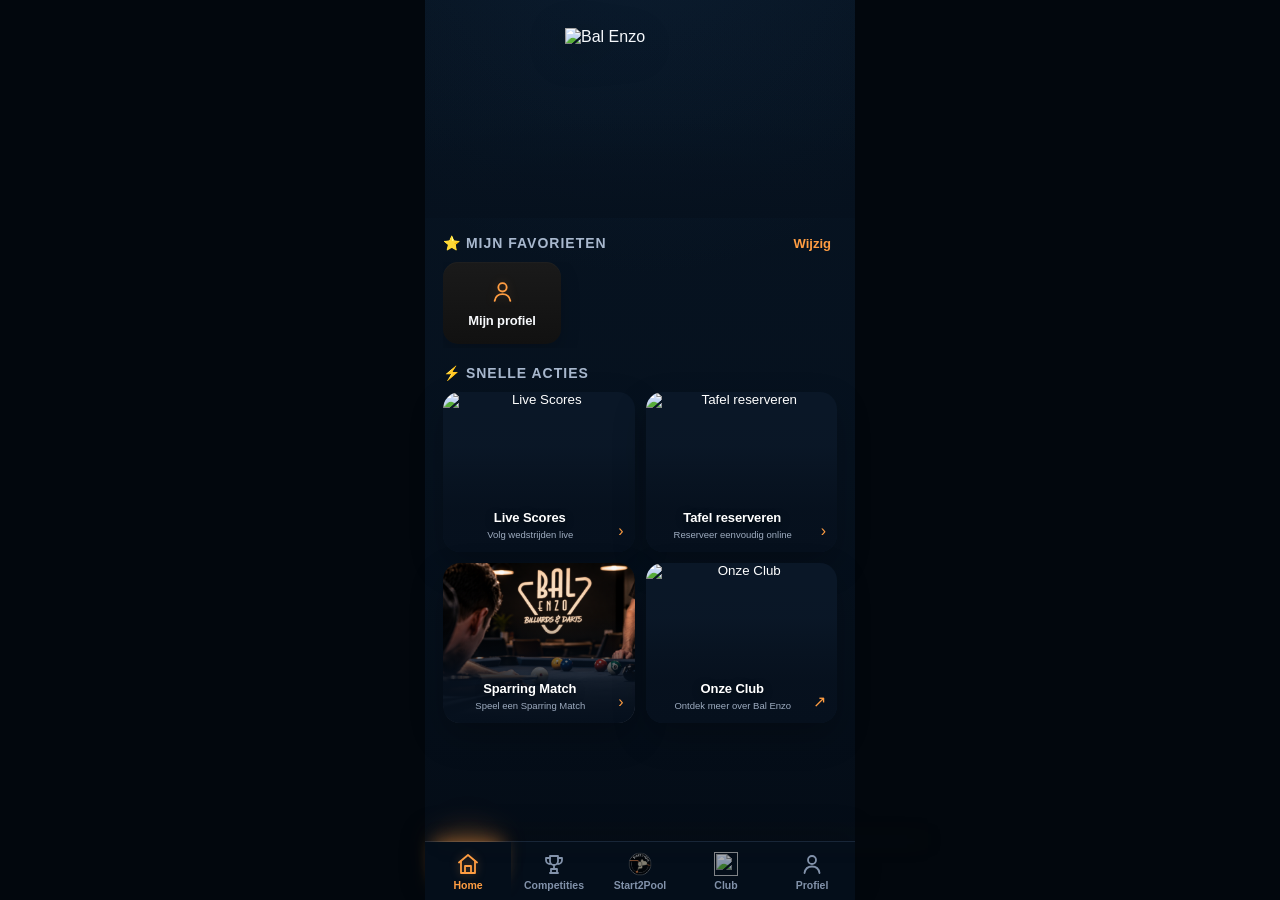
==== commit de605979: "newlook" ====
--- a/index.html
+++ b/index.html
@@ -177,7 +177,7 @@
       <main class="content">
         <div class="balenzo-live-scores" id="balEnzoLiveScores">
           <div class="live-scores-intro">
-            <div class="live-scores-title">🎱 Bal Enzo Live Scores</div>
+            <div class="live-scores-title"><img src="balenzologo.png" alt="" class="live-scores-brand-logo"> <span>Bal Enzo Live Scores</span></div>
             <div
               class="live-scores-status"
               data-i18n="ui.live.verbinding.maken"
@@ -501,7 +501,7 @@
           <div id="moneygamesAuth">
             <div class="moneygames-auth-card">
               <div class="moneygames-title-row">
-  <h2>🎱 Sparring Matches</h2>
+  <h2 class="moneygames-brand-title"><img src="balenzologo.png" alt="" class="moneygames-brand-logo"> <span>Sparring Matches</span></h2>
 
   <button
     type="button"
@@ -604,7 +604,7 @@
           <div id="moneygamesApp" style="display: none">
             <div class="moneygames-welcome">
               <div class="moneygames-title-row">
-  <h2>🎱 Sparring Matches</h2>
+  <h2 class="moneygames-brand-title"><img src="balenzologo.png" alt="" class="moneygames-brand-logo"> <span>Sparring Matches</span></h2>
 
   <button
     type="button"
@@ -619,25 +619,46 @@
               <p data-i18n="ui.welkom" id="moneygamesWelcomeText">Welkom!</p>
             </div>
             <div class="moneygames-main-tabs">
-              <button
-                class="moneygames-main-tab active"
-                data-i18n="ui.open.moneygames"
-                id="moneygamesOpenTab"
-                onclick="showOpenMoneygames()"
-                type="button"
-              >
-                Open Matches
-              </button>
-              <button
-                class="moneygames-main-tab"
-                data-i18n="ui.mijn.moneygames"
-                id="moneygamesMyTab"
-                onclick="showMyMoneygames()"
-                type="button"
-              >
-                Mijn Matches  
-              </button>
-            </div>
+  <button
+    class="moneygames-main-tab active"
+    data-i18n="ui.open.moneygames"
+    id="moneygamesOpenTab"
+    onclick="showOpenMoneygames()"
+    type="button"
+  >
+    Open Matches
+  </button>
+
+  <button
+    class="moneygames-main-tab"
+    data-i18n="ui.mijn.moneygames"
+    id="moneygamesMyTab"
+    onclick="showMyMoneygames()"
+    type="button"
+  >
+    Mijn Matches
+  </button>
+
+  <button
+    class="moneygames-main-tab"
+    data-i18n="moneygames.plannedMatches"
+    id="moneygamesPlannedTab"
+    onclick="showPlannedClubMoneygames()"
+    type="button"
+  >
+    Geplande Matches
+  </button>
+
+  <button
+    class="moneygames-main-tab"
+    data-i18n="moneygames.playedMatches"
+    id="moneygamesPlayedTab"
+    onclick="showPlayedClubMoneygames()"
+    type="button"
+  >
+    Gespeelde Matches
+  </button>
+</div>
             <div id="moneygamesOpenContent">
               <button
                 class="moneygames-new-btn"
@@ -797,7 +818,48 @@
                   Nog geen open Sparring Matches.
                 </div>
               </div>
-            </div>
+                        </div>
+
+            <div
+              id="moneygamesPlannedContent"
+              style="display: none"
+            >
+              <div class="moneygames-my-section">
+                <h3 data-i18n="moneygames.plannedMatches">
+                  Geplande Matches
+                </h3>
+
+                <div id="moneygamesPlannedClubList">
+                  <div
+                    class="moneygames-empty-state"
+                    data-i18n="moneygames.noPlannedClubMatches"
+                  >
+                    Geen geplande wedstrijden.
+                  </div>
+                </div>
+              </div>
+            </div>
+
+            <div
+              id="moneygamesPlayedContent"
+              style="display: none"
+            >
+              <div class="moneygames-my-section">
+                <h3 data-i18n="moneygames.playedMatches">
+                  Gespeelde Matches
+                </h3>
+
+                <div id="moneygamesPlayedClubList">
+                  <div
+                    class="moneygames-empty-state"
+                    data-i18n="moneygames.noPlayedClubMatches"
+                  >
+                    Nog geen gespeelde wedstrijden.
+                  </div>
+                </div>
+              </div>
+            </div>
+
             <div id="moneygamesMyContent" style="display: none">
               <div class="moneygames-my-section">
                 <h3 data-i18n="ui.mijn.open.oproepen">Mijn open oproepen</h3>
@@ -1103,13 +1165,23 @@
               Kies je gewenste moment en reserveer eenvoudig online.
             </div>
           </div>
-          <div class="reservation-frame">
-            <iframe
-              src="https://bal-enzo.sportsclubadmin.eu/reserveren"
-              title="Tafel reserveren"
-            >
-            </iframe>
-          </div>
+          <button
+  type="button"
+  class="reservation-restart-button"
+  onclick="restartTableReservation()"
+  data-i18n="reservation.newReservation"
+>
+  ↻ Nieuwe reservatie
+</button>
+
+<div class="reservation-frame">
+  <iframe
+    id="tableReservationIframe"
+    src="https://bal-enzo.sportsclubadmin.eu/reserveren"
+    title="Tafel reserveren"
+  >
+  </iframe>
+</div>
         </div>
       </main>
     </section>
@@ -1137,15 +1209,20 @@
   </div>
 
   <main class="content">
-    <div class="reservation-container">
-      <div class="reservation-frame">
-        <iframe
-          src="https://cuescore.com/bal-enzobilliardsdarts"
-          title="Bal Enzo"
-        >
-        </iframe>
-      </div>
-    </div>
+    <section class="our-club-native">
+      <div class="our-club-hero">
+        <img src="balenzologo.png" alt="Bal Enzo" class="our-club-logo">
+        <div><h2>Bal Enzo Billiards &amp; Darts</h2><p>Poolbiljart in Wilrijk</p></div>
+      </div>
+      <div class="our-club-info-card">
+        <div class="our-club-info-icon">⌖</div>
+        <div><strong>Adres</strong><span>Jules Moretuslei 231 · 2610 Wilrijk</span></div>
+      </div>
+      <button class="our-club-action" type="button" onclick="openTableReservation()"><span>Tafel reserveren</span><span>›</span></button>
+      <a class="our-club-action" href="https://cuescore.com/bal-enzobilliardsdarts" target="_blank" rel="noopener noreferrer"><span>Bekijk Bal Enzo op CueScore</span><span>↗</span></a>
+      <a class="our-club-action" href="https://www.facebook.com/billiardsendarts" target="_blank" rel="noopener noreferrer"><span>Facebook</span><span>↗</span></a>
+      <a class="our-club-action" href="https://www.instagram.com/balenzo_billiards_darts/" target="_blank" rel="noopener noreferrer"><span>Instagram</span><span>↗</span></a>
+    </section>
   </main>
 </section>
 
@@ -1169,24 +1246,207 @@
   </div>
 
   <main class="content">
+
+    <div id="myProfileLoading">
+      Profiel laden...
+    </div>
+
+    <div
+      id="myProfileError"
+      style="display: none;"
+    ></div>
+
+    <div
+      id="myProfileContent"
+      class="my-profile-content"
+      style="display: none;"
+    >
+
+      <!-- PROFIELHEADER -->
+      <div class="my-profile-header">
+
+        <img
+          id="myProfileImage"
+          class="my-profile-image"
+          src=""
+          alt=""
+        >
+
+        <div class="my-profile-name-row">
+          <span
+            id="myProfileVerified"
+            class="my-profile-verified"
+            style="display: none;"
+          >
+            ✓
+          </span>
+
+          <div
+            id="myProfileName"
+            class="my-profile-name"
+          ></div>
+        </div>
+
+        <div
+          id="myProfileLocation"
+          class="my-profile-location"
+        ></div>
+
+      </div>
+
+<!-- RATINGS -->
+<div
+  id="myProfileRatings"
+  class="my-profile-ratings"
+></div>
+
+      <!-- PROFIELTABS -->
+      <div class="my-profile-tabs">
+
+  <button
+    type="button"
+    class="my-profile-tab active"
+    data-profile-tab="matches"
+  >
+    <svg class="my-profile-tab-icon" viewBox="0 0 24 24" aria-hidden="true">
+      <circle cx="12" cy="12" r="9"></circle>
+      <circle cx="12" cy="9" r="3.2"></circle>
+      <text x="12" y="10.4" text-anchor="middle">8</text>
+    </svg>
+    <span>Wedstrijden</span>
+  </button>
+
+  <button
+    type="button"
+    class="my-profile-tab"
+    data-profile-tab="tournaments"
+  >
+    <svg class="my-profile-tab-icon" viewBox="0 0 24 24" aria-hidden="true">
+      <path d="M8 4h8v5a4 4 0 0 1-8 0V4z"></path>
+      <path d="M8 6H4v2a4 4 0 0 0 4 4"></path>
+      <path d="M16 6h4v2a4 4 0 0 1-4 4"></path>
+      <path d="M12 13v4"></path>
+      <path d="M8 21h8"></path>
+      <path d="M9 17h6v4H9z"></path>
+    </svg>
+    <span>Tornooien</span>
+  </button>
+
+  <button
+    type="button"
+    class="my-profile-tab"
+    data-profile-tab="teams"
+  >
+    <svg class="my-profile-tab-icon" viewBox="0 0 24 24" aria-hidden="true">
+      <circle cx="9" cy="8" r="3"></circle>
+      <circle cx="17" cy="9" r="2.5"></circle>
+      <path d="M3.5 19c.5-3.5 2.4-5.5 5.5-5.5s5 2 5.5 5.5"></path>
+      <path d="M14 14c.8-.7 1.8-1 3-1 2.4 0 3.8 1.5 4.2 4"></path>
+    </svg>
+    <span>Teams</span>
+  </button>
+
+  <button
+    type="button"
+    class="my-profile-tab"
+    data-profile-tab="cuescore"
+  >
+    <img
+      src="cuescore.png"
+      alt=""
+      class="my-profile-cuescore-logo"
+    >
+    <span>CueScore</span>
+  </button>
+
+</div>
+
+      <!-- WEDSTRIJDEN -->
+      <div
+        id="myProfileTabMatches"
+        class="my-profile-tab-panel"
+        style="display: none;"
+      >
+      </div>
+
+      <!-- TORNOOIEN -->
+      <div
+        id="myProfileTabTournaments"
+        class="my-profile-tab-panel"
+        style="display: none;"
+      >
+      </div>
+
+      <!-- TEAMS -->
+      <div
+        id="myProfileTabTeams"
+        class="my-profile-tab-panel"
+        style="display: none;"
+      >
+      </div>
+
+    </div>
+
+  </main>
+</section>
+
+<!-- =========================
+     CUESCORE PROFIEL SCREEN
+========================= -->
+<section class="screen" id="myProfileCueScoreScreen">
+
+  <div class="page-header">
+    <button
+      type="button"
+      onclick="closeMyProfileCueScore()"
+      style="
+        background: none;
+        border: none;
+        color: white;
+        font-size: 24px;
+        cursor: pointer;
+        margin-right: 10px;
+      "
+    >
+      ‹
+    </button>
+
+    <span>CueScore</span>
+  </div>
+
+  <main class="content">
     <div class="reservation-container">
+
       <div class="reservation-frame">
         <iframe
-          id="myProfileIframe"
-          src="about:blank"
-          title="Mijn profiel"
+          id="myProfileCueScoreIframe"
+          src=""
+          title="CueScore profiel"
         >
         </iframe>
       </div>
+
     </div>
   </main>
+
 </section>
 
     <!-- =========================
        COMPETITIES SCREEN
   ========================== -->
     <section class="screen" id="competitionsScreen">
-      <div class="page-header" data-i18n="ui.competities">🏆 Competities</div>
+      <div class="page-header competitions-page-header">
+  <svg class="competitions-header-icon" viewBox="0 0 24 24" aria-hidden="true">
+    <path d="M8 4h8v5a4 4 0 0 1-8 0V4z"></path>
+    <path d="M8 6H4v2a4 4 0 0 0 4 4"></path>
+    <path d="M16 6h4v2a4 4 0 0 1-4 4"></path>
+    <path d="M12 13v4"></path>
+    <path d="M8 21h8"></path>
+    <path d="M9 17h6v4H9z"></path>
+  </svg>
+
+  <span data-i18n="ui.competities.2">Competities</span>
+</div>
       <div class="tab-bar">
         <button
           class="tab active"
@@ -1208,7 +1468,16 @@
             onclick="openCompetitionDetail(74130085)"
             style="width: 100%; border: none; cursor: pointer"
           >
-            <div class="competition-icon">🏆</div>
+            <div class="competition-icon">
+  <svg class="competition-icon-svg" viewBox="0 0 24 24" aria-hidden="true">
+    <path d="M8 4h8v5a4 4 0 0 1-8 0V4z"></path>
+    <path d="M8 6H4v2a4 4 0 0 0 4 4"></path>
+    <path d="M16 6h4v2a4 4 0 0 1-4 4"></path>
+    <path d="M12 13v4"></path>
+    <path d="M8 21h8"></path>
+    <path d="M9 17h6v4H9z"></path>
+  </svg>
+</div>
             <div class="competition-info">
               <div class="competition-title" data-i18n="ui.eerste.klasse">
                 Eerste Klasse
@@ -1227,7 +1496,16 @@
             onclick="openCompetitionDetail(74130109)"
             style="cursor: pointer"
           >
-            <div class="competition-icon">🏆</div>
+            <div class="competition-icon">
+  <svg class="competition-icon-svg" viewBox="0 0 24 24" aria-hidden="true">
+    <path d="M8 4h8v5a4 4 0 0 1-8 0V4z"></path>
+    <path d="M8 6H4v2a4 4 0 0 0 4 4"></path>
+    <path d="M16 6h4v2a4 4 0 0 1-4 4"></path>
+    <path d="M12 13v4"></path>
+    <path d="M8 21h8"></path>
+    <path d="M9 17h6v4H9z"></path>
+  </svg>
+</div>
             <div class="competition-info">
               <div class="competition-title" data-i18n="ui.tweede.klasse">
                 Tweede Klasse
@@ -1246,7 +1524,16 @@
             onclick="openCompetitionDetail(74130127)"
             style="cursor: pointer"
           >
-            <div class="competition-icon">🏆</div>
+            <div class="competition-icon">
+  <svg class="competition-icon-svg" viewBox="0 0 24 24" aria-hidden="true">
+    <path d="M8 4h8v5a4 4 0 0 1-8 0V4z"></path>
+    <path d="M8 6H4v2a4 4 0 0 0 4 4"></path>
+    <path d="M16 6h4v2a4 4 0 0 1-4 4"></path>
+    <path d="M12 13v4"></path>
+    <path d="M8 21h8"></path>
+    <path d="M9 17h6v4H9z"></path>
+  </svg>
+</div>
             <div class="competition-info">
               <div class="competition-title" data-i18n="ui.derde.klasse">
                 Derde Klasse
@@ -1265,7 +1552,16 @@
             onclick="openCompetitionDetail(74130139)"
             style="cursor: pointer"
           >
-            <div class="competition-icon">🏆</div>
+            <div class="competition-icon">
+  <svg class="competition-icon-svg" viewBox="0 0 24 24" aria-hidden="true">
+    <path d="M8 4h8v5a4 4 0 0 1-8 0V4z"></path>
+    <path d="M8 6H4v2a4 4 0 0 0 4 4"></path>
+    <path d="M16 6h4v2a4 4 0 0 1-4 4"></path>
+    <path d="M12 13v4"></path>
+    <path d="M8 21h8"></path>
+    <path d="M9 17h6v4H9z"></path>
+  </svg>
+</div>
             <div class="competition-info">
               <div class="competition-title" data-i18n="ui.beker">Beker</div>
               <div
@@ -1309,7 +1605,13 @@
             onclick="openCompetitionDetail(85928236)"
             style="cursor: pointer"
           >
-            <div class="competition-icon">🎱</div>
+            <div class="competition-icon">
+  <img
+    src="breakplayicon.png"
+    alt=""
+    class="competition-breakplay-logo"
+  >
+</div>
             <div class="competition-info">
               <div class="competition-title" data-i18n="ui.break.play.reeks.1">
                 Break &amp; Play Reeks 1
@@ -1323,7 +1625,13 @@
             onclick="openCompetitionDetail(85928569)"
             style="cursor: pointer"
           >
-            <div class="competition-icon">🎱</div>
+            <div class="competition-icon">
+  <img
+    src="breakplayicon.png"
+    alt=""
+    class="competition-breakplay-logo"
+  >
+</div>
             <div class="competition-info">
               <div class="competition-title" data-i18n="ui.break.play.reeks.2">
                 Break &amp; Play Reeks 2
@@ -1337,7 +1645,13 @@
             onclick="openCompetitionDetail(85928635)"
             style="cursor: pointer"
           >
-            <div class="competition-icon">🎱</div>
+            <div class="competition-icon">
+  <img
+    src="breakplayicon.png"
+    alt=""
+    class="competition-breakplay-logo"
+  >
+</div>
             <div class="competition-info">
               <div class="competition-title" data-i18n="ui.break.play.reeks.3">
                 Break &amp; Play Reeks 3
@@ -1351,7 +1665,13 @@
             onclick="openCompetitionDetail(85928797)"
             style="cursor: pointer"
           >
-            <div class="competition-icon">🎱</div>
+            <div class="competition-icon">
+  <img
+    src="breakplayicon.png"
+    alt=""
+    class="competition-breakplay-logo"
+  >
+</div>
             <div class="competition-info">
               <div class="competition-title" data-i18n="ui.break.play.reeks.4">
                 Break &amp; Play Reeks 4
@@ -1365,7 +1685,13 @@
             onclick="openCompetitionDetail(85929085)"
             style="cursor: pointer"
           >
-            <div class="competition-icon">🎱</div>
+            <div class="competition-icon">
+  <img
+    src="breakplayicon.png"
+    alt=""
+    class="competition-breakplay-logo"
+  >
+</div>
             <div class="competition-info">
               <div class="competition-title" data-i18n="ui.break.play.reeks.5">
                 Break &amp; Play Reeks 5
@@ -1400,65 +1726,124 @@
             <div class="competition-arrow">›</div>
           </a>
         </div>
+
         <!-- TORNOOIEN -->
-        <div class="tab-content" id="tab-tournaments">
-          <a
-            class="competition-card"
-            href="#"
-            onclick="
-              window.open(
-                'https://cuescore.com/tournaments/?date=' +
-                  new Date().toISOString().split('T')[0] +
-                  '&amp;sort=asc&amp;c=1000237&amp;d=0&amp;q=',
-                '_blank',
-              );
-              return false;
-            "
-          >
-            <div class="competition-icon">🇧🇪</div>
-            <div class="competition-info">
-              <div class="competition-title" data-i18n="ui.tornooien.belgie">
-                Tornooien België
-              </div>
-              <div
-                class="competition-subtitle"
-                data-i18n="ui.vanaf.de.dag.van.raadpleging"
-              >
-                Vanaf de dag van raadpleging
-              </div>
-            </div>
-            <div class="competition-arrow">›</div>
-          </a>
-          <a
-            class="competition-card"
-            href="#"
-            onclick="
-              window.open(
-                'https://cuescore.com/tournaments/?date=' +
-                  new Date().toISOString().split('T')[0] +
-                  '&amp;sort=asc&amp;c=1000231&amp;d=0&amp;q=',
-                '_blank',
-              );
-              return false;
-            "
-          >
-            <div class="competition-icon">🇳🇱</div>
-            <div class="competition-info">
-              <div class="competition-title" data-i18n="ui.tornooien.nederland">
-                Tornooien Nederland
-              </div>
-              <div
-                class="competition-subtitle"
-                data-i18n="ui.vanaf.de.dag.van.raadpleging"
-              >
-                Vanaf de dag van raadpleging
-              </div>
-            </div>
-            <div class="competition-arrow">›</div>
-          </a>
-        </div>
+<div class="tab-content" id="tab-tournaments">
+
+  <button
+    type="button"
+    class="competition-card"
+    onclick="openCountryTournaments('belgium')"
+    style="width: 100%; border: none; cursor: pointer;"
+  >
+    <div class="competition-icon">🇧🇪</div>
+
+    <div class="competition-info">
+      <div
+        class="competition-title"
+        data-i18n="ui.tornooien.belgie"
+      >
+        Tornooien België
+      </div>
+
+      <div class="competition-subtitle">
+        Komende en vorige tornooien
+      </div>
+    </div>
+
+    <div class="competition-arrow">›</div>
+  </button>
+
+  <button
+    type="button"
+    class="competition-card"
+    onclick="openCountryTournaments('netherlands')"
+    style="width: 100%; border: none; cursor: pointer;"
+  >
+    <div class="competition-icon">🇳🇱</div>
+
+    <div class="competition-info">
+      <div
+        class="competition-title"
+        data-i18n="ui.tornooien.nederland"
+      >
+        Tornooien Nederland
+      </div>
+
+      <div class="competition-subtitle">
+        Komende en vorige tornooien
+      </div>
+    </div>
+
+    <div class="competition-arrow">›</div>
+  </button>
+
+</div>
       </main>
     </section>
+
+<!-- =========================
+     LAND TORNOOIEN SCREEN
+========================= -->
+<section class="screen" id="countryTournamentsScreen">
+
+  <div class="page-header">
+    <button
+      type="button"
+      onclick="closeCountryTournaments()"
+      style="
+        background: none;
+        border: none;
+        color: white;
+        font-size: 24px;
+        cursor: pointer;
+        margin-right: 10px;
+      "
+    >
+      ‹
+    </button>
+
+    <span id="countryTournamentsTitle">
+      Tornooien België
+    </span>
+  </div>
+
+  <main class="content">
+
+    <div class="competition-detail-tabs">
+
+      <button
+        type="button"
+        class="competition-detail-tab active"
+        id="countryTournamentsUpcomingTab"
+        onclick="showCountryTournamentView('upcoming')"
+      >
+        Komende
+      </button>
+
+      <button
+        type="button"
+        class="competition-detail-tab"
+        id="countryTournamentsPastTab"
+        onclick="showCountryTournamentView('past')"
+      >
+        Vorige
+      </button>
+
+    </div>
+
+    <div id="countryTournamentsList">
+
+      <div class="competition-loading">
+        Tornooien laden...
+      </div>
+
+    </div>
+
+  </main>
+
+</section>
+
     <!-- =========================
      COMPETITIE DETAIL SCREEN
 ========================== -->
@@ -1514,12 +1899,12 @@
               Wedstrijden
             </button>
             <button
-              class="competition-detail-tab"
-              data-i18n="ui.teams"
-              onclick="showCompetitionTab('teams', this)"
-            >
-              Teams
-            </button>
+  class="competition-detail-tab"
+  id="competitionTeamsTab"
+  onclick="showCompetitionTab('teams', this)"
+>
+  Teams
+</button>
           </div>
           <!-- OVERZICHT TAB -->
           <div class="competition-tab-panel" id="competitionTabOverview">
@@ -1541,17 +1926,30 @@
               </div>
             </div>
             <a
-              class="competition-cuescore-link"
-              href="#"
-              id="competitionCueScoreLink"
-              rel="noopener noreferrer"
-              target="_blank"
-            >
-              <span data-i18n="ui.bekijk.op.cuescore"
-                >🎱 Bekijk op CueScore</span
-              >
-              <span>↗</span>
-            </a>
+  class="competition-cuescore-link"
+  href="#"
+  id="competitionCueScoreLink"
+  rel="noopener noreferrer"
+  target="_blank"
+>
+  <span class="competition-cuescore-main">
+    <img
+      src="cuescore.png"
+      alt=""
+      class="competition-cuescore-logo"
+    >
+    <span data-i18n="ui.bekijk.op.cuescore">
+      Bekijk op CueScore
+    </span>
+  </span>
+
+  <span class="competition-cuescore-arrow">↗</span>
+</a>
+
+            <div
+              id="competitionRankingLinkContainer"
+              style="display: none"
+            ></div>
 
            <div
             id="competitionOverviewDynamic"
@@ -1628,6 +2026,53 @@
         </div>
       </main>
     </section>
+
+<!-- =========================
+     TORNOOI RANKING SCREEN
+========================== -->
+<section class="screen" id="tournamentRankingScreen">
+
+  <div class="page-header">
+
+    <button
+      type="button"
+      onclick="closeTournamentRanking()"
+      style="
+        background: none;
+        border: none;
+        color: white;
+        font-size: 24px;
+        cursor: pointer;
+        margin-right: 10px;
+      "
+    >
+      ‹
+    </button>
+
+    <span id="tournamentRankingTitle">
+      Ranking
+    </span>
+
+  </div>
+
+  <main class="content">
+
+    <div
+      id="tournamentRankingLoading"
+      class="competition-loading"
+    >
+      Ranking laden...
+    </div>
+
+    <div
+      id="tournamentRankingContent"
+      style="display: none"
+    ></div>
+
+  </main>
+
+</section>
+
     <!-- =========================
      WEDSTRIJD DETAIL SCREEN
 ========================== -->
@@ -1755,7 +2200,14 @@
        CLUB SCREEN
   ========================== -->
     <section class="screen" id="clubScreen">
-      <div class="page-header" data-i18n="ui.club">🎱 Club</div>
+      <div class="page-header club-page-header">
+  <img
+    src="balenzologo.png"
+    alt=""
+    class="club-header-logo"
+  >
+  <span data-i18n="ui.club.2">Club</span>
+</div>
       <main class="content">
         <!-- Facebook -->
         <a
@@ -1765,8 +2217,10 @@
           target="_blank"
         >
           <div class="competition-icon">
-            <img alt="Facebook" src="facebook.png" />
-          </div>
+  <svg class="club-social-icon" viewBox="0 0 24 24" aria-hidden="true">
+    <path d="M14 8h3V4h-3c-3 0-5 2-5 5v3H6v4h3v6h4v-6h3l1-4h-4V9c0-.7.3-1 1-1z"></path>
+  </svg>
+</div>
           <div class="competition-info">
             <div class="competition-title">Facebook</div>
             <div
@@ -1786,8 +2240,12 @@
           target="_blank"
         >
           <div class="competition-icon">
-            <img alt="Instagram" src="instagram.png" />
-          </div>
+  <svg class="club-social-icon" viewBox="0 0 24 24" aria-hidden="true">
+    <rect x="3" y="3" width="18" height="18" rx="5"></rect>
+    <circle cx="12" cy="12" r="4"></circle>
+    <circle cx="17.5" cy="6.5" r="1"></circle>
+  </svg>
+</div>
           <div class="competition-info">
             <div class="competition-title">Instagram</div>
             <div
@@ -1807,8 +2265,11 @@
           target="_blank"
         >
           <div class="competition-icon">
-            <img alt="YouTube" src="youtube.png" />
-          </div>
+  <svg class="club-social-icon" viewBox="0 0 24 24" aria-hidden="true">
+    <rect x="3" y="6" width="18" height="12" rx="4"></rect>
+    <path d="M10 9l5 3-5 3z"></path>
+  </svg>
+</div>
           <div class="competition-info">
             <div class="competition-title">YouTube</div>
             <div
@@ -2290,14 +2751,17 @@
        PROFIEL SCREEN
   ========================== -->
     <section class="screen" id="profileScreen">
-      <div class="page-header" data-i18n="ui.profiel">👤 Profiel</div>
+      <div class="page-header profile-page-header">
+        <svg class="profile-header-icon" viewBox="0 0 24 24" aria-hidden="true"><circle cx="12" cy="8" r="4"></circle><path d="M4.5 21c.7-4.2 3.2-6.5 7.5-6.5s6.8 2.3 7.5 6.5"></path></svg>
+        <span data-i18n="ui.profiel.2">Profiel</span>
+      </div>
       <main class="content">
         <button
           class="competition-card"
           onclick="setProfile()"
           style="width: 100%; border: none; cursor: pointer"
         >
-          <div class="competition-icon">⚙️</div>
+          <div class="competition-icon"><svg class="profile-card-icon" viewBox="0 0 24 24" aria-hidden="true"><circle cx="12" cy="12" r="3"></circle><path d="M19.4 15a1.7 1.7 0 0 0 .3 1.9l.1.1-2.8 2.8-.1-.1a1.7 1.7 0 0 0-1.9-.3 1.7 1.7 0 0 0-1 1.6V21h-4v-.1a1.7 1.7 0 0 0-1-1.6 1.7 1.7 0 0 0-1.9.3l-.1.1L4.2 17l.1-.1a1.7 1.7 0 0 0 .3-1.9A1.7 1.7 0 0 0 3 14H3v-4h.1a1.7 1.7 0 0 0 1.6-1 1.7 1.7 0 0 0-.3-1.9L4.2 7 7 4.2l.1.1a1.7 1.7 0 0 0 1.9.3 1.7 1.7 0 0 0 1-1.6V3h4v.1a1.7 1.7 0 0 0 1 1.6 1.7 1.7 0 0 0 1.9-.3l.1-.1L19.8 7l-.1.1a1.7 1.7 0 0 0-.3 1.9 1.7 1.7 0 0 0 1.6 1h.1v4H21a1.7 1.7 0 0 0-1.6 1z"></path></svg></div>
           <div class="competition-info">
             <div
               class="competition-title"
@@ -2319,7 +2783,7 @@
           onclick="openProfile()"
           style="width: 100%; border: none; cursor: pointer"
         >
-          <div class="competition-icon">👤</div>
+          <div class="competition-icon"><svg class="profile-card-icon" viewBox="0 0 24 24" aria-hidden="true"><circle cx="12" cy="8" r="4"></circle><path d="M4.5 21c.7-4.2 3.2-6.5 7.5-6.5s6.8 2.3 7.5 6.5"></path></svg></div>
           <div class="competition-info">
             <div class="competition-title" data-i18n="ui.mijn.profiel.openen">
               Mijn profiel openen
@@ -2334,7 +2798,7 @@
           <div class="competition-arrow">›</div>
         </button>
         <div class="competition-card language-card">
-          <div class="competition-icon">🌐</div>
+          <div class="competition-icon"><svg class="profile-card-icon" viewBox="0 0 24 24" aria-hidden="true"><circle cx="12" cy="12" r="9"></circle><path d="M3 12h18M12 3a15 15 0 0 1 0 18M12 3a15 15 0 0 0 0 18"></path></svg></div>
           <div class="competition-info">
             <div class="competition-title" data-i18n="ui.taal">Taal</div>
             <div
@@ -2360,14 +2824,28 @@
        BOTTOM NAVIGATION
   ========================== -->
     <nav class="bottom-nav">
+
   <button class="nav-item active" data-target="homeScreen">
-    <span>🏠</span>
+    <svg class="nav-icon-svg" viewBox="0 0 24 24" aria-hidden="true">
+      <path d="M3 10.5L12 3l9 7.5"></path>
+      <path d="M5 9.5V21h14V9.5"></path>
+      <path d="M9 21v-7h6v7"></path>
+    </svg>
     <span class="nav-label" data-i18n="ui.home">Home</span>
   </button>
 
   <button class="nav-item" data-target="competitionsScreen">
-    <span>🏆</span>
-    <span class="nav-label" data-i18n="ui.competities.2">Competities</span>
+    <svg class="nav-icon-svg" viewBox="0 0 24 24" aria-hidden="true">
+      <path d="M8 4h8v5a4 4 0 0 1-8 0V4z"></path>
+      <path d="M8 6H4v2a4 4 0 0 0 4 4"></path>
+      <path d="M16 6h4v2a4 4 0 0 1-4 4"></path>
+      <path d="M12 13v4"></path>
+      <path d="M8 21h8"></path>
+      <path d="M9 17h6v4H9z"></path>
+    </svg>
+    <span class="nav-label" data-i18n="ui.competities.2">
+      Competities
+    </span>
   </button>
 
   <button class="nav-item" data-target="start2PoolScreen">
@@ -2381,15 +2859,27 @@
   </button>
 
   <button class="nav-item" data-target="clubScreen">
-    <span>🎱</span>
-    <span class="nav-label">Club</span>
+  <img
+    src="balenzologo.png"
+    alt=""
+    aria-hidden="true"
+    class="nav-icon-image nav-club-logo"
+  >
+  <span class="nav-label">Club</span>
+</button>
+
+  <button class="nav-item" data-target="profileScreen">
+    <svg class="nav-icon-svg" viewBox="0 0 24 24" aria-hidden="true">
+      <circle cx="12" cy="8" r="4"></circle>
+      <path d="M4.5 21c.7-4.2 3.2-6.5 7.5-6.5s6.8 2.3 7.5 6.5"></path>
+    </svg>
+    <span class="nav-label" data-i18n="ui.profiel.2">
+      Profiel
+    </span>
   </button>
 
-  <button class="nav-item" data-target="profileScreen">
-    <span>👤</span>
-    <span class="nav-label" data-i18n="ui.profiel.2">Profiel</span>
-  </button>
 </nav>
+
     <!-- FAVORIETEN MODAL -->
     <div class="modal" id="favoritesModal">
       <div class="modal-content">
@@ -2418,5 +2908,55 @@
     <script src="translations.js"></script>
     <script src="auth.js"></script>
     <script src="app.js"></script>
+
+<!-- =========================
+     SPARRING MATCHES ACTIEPOP-UP
+========================== -->
+<div
+  id="moneygamesActionPopup"
+  class="moneygames-action-popup"
+  hidden
+>
+  <div
+    class="moneygames-action-popup-card"
+    role="dialog"
+    aria-modal="true"
+    aria-labelledby="moneygamesActionPopupTitle"
+  >
+    <div class="moneygames-action-popup-icon">
+      🔔
+    </div>
+
+    <h2
+      id="moneygamesActionPopupTitle"
+      data-i18n="moneygames.actionPopup.title"
+    >
+      Actie nodig
+    </h2>
+
+    <p id="moneygamesActionPopupText">
+      Je hebt een openstaande actie bij Sparring Matches.
+    </p>
+
+    <button
+      type="button"
+      class="moneygames-action-popup-primary"
+      onclick="openMoneygamesActionPopupMatches()"
+      data-i18n="moneygames.actionPopup.view"
+    >
+      Bekijk Mijn Matches
+    </button>
+
+    <button
+      type="button"
+      class="moneygames-action-popup-secondary"
+      onclick="closeMoneygamesActionPopup()"
+      data-i18n="common.later"
+    >
+      Later
+    </button>
+  </div>
+</div>
+
   </body>
 </html>
--- a/style.css
+++ b/style.css
@@ -3860,4 +3860,2648 @@
   font-size: 24px;
   font-weight: 800;
   line-height: 1;
+}
+
+/* =========================================================
+   SPARRING MATCHES ACTIEPOP-UP
+========================================================= */
+
+.moneygames-action-popup[hidden] {
+  display: none !important;
+}
+
+.moneygames-action-popup {
+  position: fixed;
+  inset: 0;
+  z-index: 10000;
+  display: flex;
+  align-items: center;
+  justify-content: center;
+  padding:
+    max(20px, env(safe-area-inset-top))
+    20px
+    max(20px, env(safe-area-inset-bottom));
+  background: rgba(0, 0, 0, 0.78);
+}
+
+.moneygames-action-popup-card {
+  width: 100%;
+  max-width: 400px;
+  padding: 26px 20px 20px;
+  text-align: center;
+  color: #ffffff;
+  background: #151515;
+  border: 1px solid #303030;
+  border-radius: 20px;
+  box-shadow: 0 18px 50px rgba(0, 0, 0, 0.55);
+}
+
+.moneygames-action-popup-icon {
+  margin-bottom: 10px;
+  font-size: 34px;
+  line-height: 1;
+}
+
+.moneygames-action-popup-card h2 {
+  margin: 0 0 10px;
+  font-size: 24px;
+}
+
+.moneygames-action-popup-card p {
+  margin: 0 0 22px;
+  color: #bdbdbd;
+  font-size: 15px;
+  line-height: 1.5;
+}
+
+.moneygames-action-popup-primary,
+.moneygames-action-popup-secondary {
+  width: 100%;
+  min-height: 48px;
+  border-radius: 12px;
+  font-size: 15px;
+  font-weight: 700;
+  cursor: pointer;
+}
+
+.moneygames-action-popup-primary {
+  color: #ffffff;
+  background: #f20a18;
+  border: none;
+}
+
+.moneygames-action-popup-secondary {
+  margin-top: 10px;
+  color: #bdbdbd;
+  background: transparent;
+  border: 1px solid #353535;
+}
+
+/* =========================================================
+   ALGEMENE SPARRING MATCH-OVERZICHTEN
+========================================================= */
+
+.moneygames-club-match-card {
+  margin-bottom: 12px;
+}
+
+.moneygames-club-players {
+  display: grid;
+  grid-template-columns: minmax(0, 1fr) auto minmax(0, 1fr);
+  align-items: center;
+  gap: 10px;
+  margin: 18px 0;
+  text-align: center;
+}
+
+.moneygames-club-players strong {
+  min-width: 0;
+  color: #ffffff;
+  font-size: 15px;
+  line-height: 1.35;
+  overflow-wrap: anywhere;
+}
+
+.moneygames-club-players span {
+  color: #777777;
+  font-size: 12px;
+  font-weight: 700;
+  text-transform: uppercase;
+}
+
+.moneygames-club-result {
+  margin-top: 16px;
+  padding-top: 14px;
+  color: #ffffff;
+  border-top: 1px solid #2b2b2b;
+  font-size: 26px;
+  font-weight: 800;
+  text-align: center;
+}
+
+/* =========================================================
+   NIEUWE TAFELRESERVATIE
+========================================================= */
+
+.reservation-restart-button {
+  width: 100%;
+  min-height: 46px;
+  margin: 0 0 12px;
+  padding: 11px 16px;
+  color: #ffffff;
+  background: #171717;
+  border: 1px solid #343434;
+  border-radius: 12px;
+  font-size: 14px;
+  font-weight: 700;
+  cursor: pointer;
+}
+
+.reservation-restart-button:active {
+  background: #252525;
+}
+
+/* ===========================
+   MIJN PROFIEL
+=========================== */
+
+.my-profile-content {
+  width: 100%;
+  max-width: 720px;
+  margin: 0 auto;
+}
+
+#myProfileLoading,
+#myProfileError {
+  padding: 24px 16px;
+  text-align: center;
+}
+
+#myProfileError {
+  color: #d32f2f;
+}
+
+/* Profielheader */
+
+.my-profile-header {
+  display: flex;
+  flex-direction: column;
+  align-items: center;
+  padding: 24px 16px 20px;
+  text-align: center;
+}
+
+.my-profile-image {
+  width: 110px;
+  height: 110px;
+  object-fit: cover;
+  border-radius: 50%;
+  margin-bottom: 14px;
+}
+
+.my-profile-name-row {
+  display: flex;
+  align-items: center;
+  justify-content: center;
+  gap: 6px;
+}
+
+.my-profile-name {
+  font-size: 22px;
+  font-weight: 700;
+}
+
+.my-profile-verified {
+  display: inline-flex;
+  align-items: center;
+  justify-content: center;
+  width: 20px;
+  height: 20px;
+  border-radius: 50%;
+  background: #2563eb;
+  color: white;
+  font-size: 13px;
+  font-weight: 700;
+}
+
+.my-profile-location {
+  margin-top: 6px;
+  font-size: 14px;
+  opacity: 0.75;
+}
+
+/* Tabs */
+
+.my-profile-tabs {
+  display: grid;
+  grid-template-columns: repeat(2, 1fr);
+  gap: 8px;
+
+  width: 100%;
+  padding: 0 16px 14px;
+
+  overflow: visible;
+  box-sizing: border-box;
+}
+
+.my-profile-tabs::-webkit-scrollbar {
+  display: none;
+}
+
+.my-profile-tab {
+  width: 100%;
+  flex: 0 0 auto;
+  padding: 10px 14px;
+  border: 1px solid #e30613;
+  border-radius: 10px;
+  background: #111;
+  color: #fff;
+  font-size: 14px;
+  font-weight: 600;
+  cursor: pointer;
+  display: flex;
+  align-items: center;
+  justify-content: center;
+  gap: 6px;
+}
+
+.my-profile-tab.active {
+  background: #e30613;
+  color: #fff;
+  border-color: #e30613;
+}
+
+/* Tabinhoud */
+
+.my-profile-tab-panel {
+  padding: 4px 16px 24px;
+}
+
+/* Overzicht */
+
+.my-profile-overview-card {
+  display: flex;
+  align-items: center;
+  gap: 14px;
+  padding: 14px;
+  border: 1px solid #e5e5e5;
+  border-radius: 12px;
+  background: white;
+}
+
+.my-profile-country-flag {
+  width: 42px;
+  height: 28px;
+  object-fit: cover;
+  border-radius: 3px;
+}
+
+.my-profile-overview-label {
+  font-size: 12px;
+  opacity: 0.65;
+  margin-bottom: 2px;
+}
+
+.my-profile-overview-value {
+  font-size: 16px;
+  font-weight: 600;
+}
+
+/* ===========================
+   MIJN PROFIEL - WEDSTRIJDEN
+=========================== */
+
+.my-profile-matches-section {
+  margin-top: 18px;
+}
+
+.my-profile-matches-section h3 {
+  margin: 0 0 12px;
+  font-size: 18px;
+}
+
+.my-profile-match-card {
+  padding: 14px 16px;
+  margin-bottom: 10px;
+  border: 1px solid #2b2b2b;
+  border-radius: 12px;
+  background: #151515;
+}
+
+.my-profile-match-date {
+  margin-bottom: 5px;
+  font-size: 13px;
+  color: #aaa;
+}
+
+.my-profile-match-opponent {
+  font-size: 17px;
+  font-weight: 700;
+  color: #fff;
+}
+
+.my-profile-match-info {
+  margin-top: 5px;
+  font-size: 13px;
+  color: #aaa;
+}
+
+.my-profile-match-tabs {
+  display: flex;
+  gap: 8px;
+  margin: 14px 0 18px;
+}
+
+.my-profile-match-tab {
+  padding: 8px 14px;
+  border: 1px solid #e30613;
+  border-radius: 8px;
+  background: #111;
+  color: #fff;
+  font-size: 13px;
+  font-weight: 600;
+  cursor: pointer;
+}
+
+.my-profile-match-tab.active {
+  background: #e30613;
+  color: #fff;
+  border-color: #e30613;
+}
+
+/* Meer wedstrijden laden */
+
+.my-profile-load-more {
+  display: block;
+  width: 100%;
+  margin: 16px 0 8px;
+  padding: 12px 16px;
+
+  border: 1px solid #e30613;
+  border-radius: 10px;
+
+  background: #111;
+  color: #fff;
+
+  font-size: 14px;
+  font-weight: 600;
+  text-align: center;
+
+  cursor: pointer;
+}
+
+.my-profile-load-more:active {
+  background: #e30613;
+}
+
+.my-profile-load-more:disabled {
+  opacity: 0.6;
+  cursor: default;
+}
+
+/* Vlag naast spelersnaam */
+
+.my-profile-name {
+  display: flex;
+  align-items: center;
+  gap: 8px;
+}
+
+.my-profile-name-flag {
+  width: 24px;
+  height: 16px;
+  object-fit: cover;
+  border-radius: 2px;
+  flex-shrink: 0;
+}
+
+/* ===========================
+   MIJN PROFIEL - RATINGS
+=========================== */
+
+.my-profile-ratings {
+  display: flex;
+  justify-content: center;
+  gap: 36px;
+  padding: 6px 16px 20px;
+  text-align: center;
+}
+
+.my-profile-rating {
+  min-width: 110px;
+}
+
+.my-profile-rating-value {
+  font-size: 24px;
+  font-weight: 700;
+  line-height: 1.1;
+  color: #fff;
+}
+
+.my-profile-rating-name {
+  margin-top: 5px;
+  font-size: 12px;
+  color: #aaa;
+  white-space: nowrap;
+}
+
+.my-profile-tournament-card {
+  padding: 14px 16px;
+  margin-bottom: 10px;
+  border: 1px solid #2b2b2b;
+  border-radius: 12px;
+  background: #151515;
+}
+
+.my-profile-tournament-date {
+  margin-bottom: 5px;
+  font-size: 13px;
+  color: #aaa;
+}
+
+.my-profile-tournament-name {
+  font-size: 16px;
+  font-weight: 700;
+  line-height: 1.35;
+  color: #fff;
+}
+
+.my-profile-tournament-organizer {
+  margin-top: 6px;
+  font-size: 13px;
+  color: #aaa;
+}
+
+.my-profile-tournament-details {
+  display: flex;
+  flex-wrap: wrap;
+  gap: 8px 16px;
+  margin-top: 10px;
+  font-size: 13px;
+  color: #ddd;
+}
+
+/* ===========================
+   PROFIEL TORNOOI - STAND
+=========================== */
+
+.profile-tournament-standings {
+  display: flex;
+  flex-direction: column;
+  width: 100%;
+}
+
+.profile-tournament-standing-row {
+  display: grid;
+  grid-template-columns: 34px minmax(0, 1fr) 48px;
+  align-items: center;
+  gap: 8px;
+
+  padding: 11px 4px;
+
+  border-bottom: 1px solid #2b2b2b;
+}
+
+.profile-tournament-standing-position {
+  font-size: 15px;
+  font-weight: 700;
+  text-align: center;
+  color: #aaa;
+}
+
+.profile-tournament-standing-player {
+  min-width: 0;
+}
+
+.profile-tournament-standing-name {
+  font-size: 15px;
+  font-weight: 700;
+  line-height: 1.25;
+  color: #fff;
+}
+
+.profile-tournament-standing-stats {
+  margin-top: 4px;
+
+  font-size: 12px;
+  line-height: 1.35;
+
+  color: #aaa;
+}
+
+.profile-tournament-standing-stats strong {
+  color: #ddd;
+  font-weight: 600;
+}
+
+.profile-tournament-standing-percentage {
+  font-size: 14px;
+  font-weight: 700;
+  text-align: right;
+  color: #fff;
+}
+
+/* ===========================
+   PROFIEL TORNOOI - RANKING KNOP
+=========================== */
+
+#competitionRankingLinkContainer {
+  margin-top: 12px;
+  margin-bottom: 14px;
+}
+
+.profile-tournament-ranking-button {
+  width: 100%;
+  padding: 0;
+  border: 1px solid #2b2b2b;
+  border-radius: 12px;
+  background: #151515;
+  color: #fff;
+  cursor: pointer;
+  text-align: left;
+  font-family: inherit;
+}
+
+.profile-tournament-ranking-button-content {
+  display: flex;
+  align-items: center;
+  gap: 12px;
+  min-height: 62px;
+  padding: 10px 16px;
+  box-sizing: border-box;
+}
+
+.profile-tournament-ranking-button-icon {
+  flex-shrink: 0;
+  font-size: 20px;
+}
+
+.profile-tournament-ranking-button-info {
+  flex: 1;
+  min-width: 0;
+}
+
+.profile-tournament-ranking-button-title {
+  font-size: 15px;
+  font-weight: 700;
+  color: #fff;
+}
+
+.profile-tournament-ranking-button-name {
+  margin-top: 3px;
+  font-size: 12px;
+  line-height: 1.3;
+  color: #aaa;
+}
+
+.profile-tournament-ranking-button-arrow {
+  flex-shrink: 0;
+  font-size: 24px;
+  line-height: 1;
+  color: #fff;
+}
+
+/* ===========================
+   TORNOOI RANKING
+=========================== */
+
+#tournamentRankingContent {
+  padding-bottom: 90px;
+}
+
+.profile-tournament-ranking-list {
+  display: flex;
+  flex-direction: column;
+  gap: 6px;
+}
+
+.profile-tournament-ranking-row {
+  display: grid;
+  grid-template-columns: 42px minmax(0, 1fr) 70px;
+  align-items: center;
+  min-height: 52px;
+  padding: 8px 12px;
+  box-sizing: border-box;
+
+  background: #151515;
+  border: 1px solid #2b2b2b;
+  border-radius: 10px;
+}
+
+.profile-tournament-ranking-position {
+  font-size: 16px;
+  font-weight: 700;
+  color: #fff;
+}
+
+.profile-tournament-ranking-player {
+  min-width: 0;
+  padding-right: 8px;
+
+  font-size: 14px;
+  font-weight: 600;
+  color: #fff;
+
+  overflow: hidden;
+  text-overflow: ellipsis;
+  white-space: nowrap;
+}
+
+.profile-tournament-ranking-points {
+  font-size: 14px;
+  font-weight: 700;
+  color: #fff;
+  text-align: right;
+}
+
+#tournamentRankingScreen .page-header {
+  margin-bottom: 16px;
+}
+
+.profile-tournament-ranking-row.own-player {
+  border-color: #e30613;
+  background: rgba(227, 6, 19, 0.12);
+}
+
+/* ===========================
+   PROFIEL - MATCH RESULTAAT
+=========================== */
+
+.my-profile-match-card.won {
+  border-color: #2e7d32;
+  background: rgba(46, 125, 50, 0.12);
+}
+
+.my-profile-match-card.lost {
+  border-color: #c62828;
+  background: rgba(198, 40, 40, 0.12);
+}
+
+.my-profile-tab[data-profile-tab="cuescore"] {
+  display: flex;
+  align-items: center;
+  justify-content: center;
+  gap: 5px;
+}
+
+.my-profile-cuescore-logo {
+  width: 18px;
+  height: 18px;
+  object-fit: contain;
+  flex-shrink: 0;
+}
+
+/* ===========================
+   CUESCORE LOGO + PROFIELTAB ICONEN
+=========================== */
+.competition-cuescore-link-label {
+  display: inline-flex;
+  align-items: center;
+  gap: 8px;
+}
+
+.competition-cuescore-logo {
+  width: 20px;
+  height: 20px;
+  object-fit: contain;
+  flex-shrink: 0;
+}
+
+.my-profile-tab {
+  display: flex;
+  align-items: center;
+  justify-content: center;
+  gap: 6px;
+}
+
+.my-profile-tab-icon {
+  display: inline-flex;
+  align-items: center;
+  justify-content: center;
+  line-height: 1;
+}
+
+/* Eigen CueScore-profiel in standen en wedstrijden */
+.linked-profile-player {
+  color: #e30613 !important;
+  font-weight: 800 !important;
+}
+
+.competition-cuescore-link-label {
+  display: flex;
+  align-items: center;
+  gap: 8px;
+}
+
+.competition-cuescore-logo {
+  width: 18px;
+  height: 18px;
+  object-fit: contain;
+  flex-shrink: 0;
+}
+
+.competition-cuescore-main {
+  display: flex;
+  align-items: center;
+  justify-content: center;
+  gap: 8px;
+  flex: 1;
+  padding-left: 18px;
+}
+/* =========================================================
+   BAL ENZO — HIGH-END NAVY / ORANGE VISUAL REFRESH
+   Toegevoegd als override: bestaande functionaliteit blijft behouden.
+   ========================================================= */
+
+:root {
+  --be-bg: #07111f;
+  --be-bg-deep: #030914;
+  --be-panel: rgba(14, 29, 48, 0.92);
+  --be-panel-soft: rgba(17, 35, 57, 0.82);
+  --be-border: rgba(113, 153, 199, 0.18);
+  --be-border-strong: rgba(113, 153, 199, 0.28);
+  --be-text: #f7f9fc;
+  --be-muted: #91a0b6;
+  --be-orange: #ff9b3d;
+  --be-orange-soft: rgba(255, 155, 61, 0.16);
+  --be-shadow: 0 16px 40px rgba(0, 0, 0, 0.28);
+}
+
+html,
+body {
+  background:
+    radial-gradient(circle at 50% -10%, rgba(29, 68, 108, 0.24), transparent 38%),
+    linear-gradient(180deg, var(--be-bg) 0%, var(--be-bg-deep) 100%);
+  color: var(--be-text);
+}
+
+body {
+  font-family: -apple-system, BlinkMacSystemFont, "Segoe UI", Inter, Roboto, Arial, sans-serif;
+}
+
+.screen,
+#teamDetailScreen {
+  background:
+    radial-gradient(circle at 50% 0%, rgba(27, 65, 103, 0.22), transparent 34%),
+    linear-gradient(180deg, #081525 0%, #050d18 58%, #030914 100%);
+}
+
+/* HERO — bestaande foto en logo blijven */
+.hero {
+  height: 228px;
+  background:
+    linear-gradient(to bottom, rgba(3, 9, 20, 0.02) 0%, rgba(3, 9, 20, 0.08) 45%, rgba(5, 14, 25, 0.96) 100%),
+    url('hero.jpg') center center / cover no-repeat;
+}
+
+.hero-logo {
+  top: 40px;
+  width: 155px;
+  max-width: 48%;
+  filter: drop-shadow(0 8px 22px rgba(0,0,0,0.35));
+}
+
+.section-block {
+  padding: 22px 18px 0;
+}
+
+.section-header {
+  margin-bottom: 14px;
+}
+
+.section-header h2 {
+  color: #9aaac0;
+  font-size: 15px;
+  font-weight: 800;
+  letter-spacing: 1.05px;
+  text-transform: uppercase;
+}
+
+.link-btn {
+  color: var(--be-orange);
+  font-weight: 700;
+}
+
+/* FAVORIETEN */
+.favorite-card {
+  min-width: 116px;
+  min-height: 102px;
+  padding: 14px 12px;
+  background: linear-gradient(145deg, rgba(19, 39, 64, 0.96), rgba(10, 23, 39, 0.96));
+  border: 1px solid var(--be-border);
+  border-radius: 18px;
+  box-shadow: inset 0 1px 0 rgba(255,255,255,0.025), 0 12px 28px rgba(0,0,0,0.18);
+}
+
+.favorite-title {
+  font-size: 14px;
+  font-weight: 700;
+}
+
+/* SNELLE ACTIES — foto loopt via gradient over in tekstgedeelte */
+.quick-grid {
+  gap: 12px;
+}
+
+.quick-action-card {
+  position: relative;
+  min-height: 188px;
+  display: block;
+  overflow: hidden;
+  border-radius: 19px;
+  background: #0b1828;
+  border: 1px solid var(--be-border);
+  box-shadow: var(--be-shadow);
+  isolation: isolate;
+}
+
+.quick-action-card:hover {
+  transform: translateY(-2px);
+  border-color: var(--be-border-strong);
+}
+
+.quick-action-card img {
+  position: absolute;
+  inset: 0;
+  width: 100%;
+  height: 100%;
+  object-fit: cover;
+  z-index: -2;
+}
+
+.quick-action-card::after {
+  content: "";
+  position: absolute;
+  inset: 0;
+  z-index: -1;
+  background: linear-gradient(
+    180deg,
+    rgba(3, 9, 18, 0.02) 0%,
+    rgba(5, 13, 24, 0.10) 35%,
+    rgba(7, 18, 31, 0.78) 62%,
+    rgba(7, 18, 31, 0.98) 100%
+  );
+}
+
+.quick-action-content {
+  position: absolute;
+  left: 0;
+  right: 0;
+  bottom: 0;
+  min-height: 82px;
+  padding: 30px 15px 14px;
+  display: flex;
+  flex-direction: column;
+  justify-content: flex-end;
+  background: transparent;
+}
+
+.quick-action-title {
+  padding-right: 24px;
+  margin: 0 0 5px !important;
+  color: #fff !important;
+  font-size: 15px !important;
+  font-weight: 750 !important;
+  letter-spacing: -0.15px;
+  text-shadow: 0 2px 12px rgba(0,0,0,0.45);
+}
+
+.quick-action-subtitle {
+  display: block !important;
+  padding-right: 22px;
+  color: #9baac0 !important;
+  font-size: 11px !important;
+  line-height: 1.35;
+}
+
+.quick-action-external {
+  position: absolute;
+  right: 14px;
+  bottom: 15px;
+  margin: 0 !important;
+  color: var(--be-orange) !important;
+  font-size: 1.15rem !important;
+}
+
+/* Oude losse quick-card styling ook in dezelfde visuele taal */
+.quick-card {
+  background: linear-gradient(145deg, #12253d, #091726);
+  border: 1px solid var(--be-border);
+  box-shadow: var(--be-shadow);
+}
+
+/* PAGINATITELS */
+.page-header {
+  padding: 34px 20px 22px;
+  color: #fff;
+  font-size: 28px;
+  font-weight: 800;
+  letter-spacing: -0.6px;
+}
+
+/* HOOFDTABS */
+.tab {
+  border: 1px solid var(--be-border);
+  border-radius: 14px;
+  background: linear-gradient(145deg, rgba(18, 37, 60, 0.92), rgba(10, 23, 39, 0.92));
+  color: #fff;
+}
+
+.tab.active {
+  background: linear-gradient(145deg, rgba(255,155,61,0.20), rgba(255,155,61,0.08));
+  border: 1px solid var(--be-orange);
+  color: #ffb26a;
+  box-shadow: 0 0 24px rgba(255,155,61,0.10), inset 0 0 20px rgba(255,155,61,0.05);
+}
+
+/* COMPETITIEKAARTEN */
+.competition-card {
+  padding: 19px 18px;
+  margin-bottom: 13px;
+  background:
+    linear-gradient(100deg, rgba(15, 32, 52, 0.98), rgba(9, 22, 37, 0.96));
+  border: 1px solid var(--be-border);
+  border-radius: 17px;
+  box-shadow: 0 14px 32px rgba(0,0,0,0.20), inset 0 1px 0 rgba(255,255,255,0.02);
+}
+
+button.competition-card {
+  border: 1px solid var(--be-border);
+}
+
+.competition-icon {
+  color: var(--be-orange);
+}
+
+.competition-title {
+  font-size: 16px;
+  font-weight: 750;
+}
+
+.competition-subtitle {
+  color: var(--be-muted);
+}
+
+.competition-arrow {
+  color: var(--be-orange);
+  opacity: 0.9;
+}
+
+/* DETAILTABS */
+.competition-detail-tab {
+  border: 1px solid var(--be-border);
+  border-radius: 11px;
+  background: rgba(15, 31, 51, 0.88);
+  color: var(--be-muted);
+}
+
+.competition-detail-tab.active {
+  background: linear-gradient(145deg, rgba(255,155,61,0.22), rgba(255,155,61,0.08));
+  border-color: var(--be-orange);
+  color: #ffb26a;
+}
+
+/* ALGEMENE KAARTEN / DETAIL */
+.modal-content,
+.moneygames-auth-card,
+.team-detail-card,
+.player-stat-card,
+.player-discipline-card,
+.team-player-card,
+.competition-match-card,
+.individual-match-card,
+.competition-overview-section,
+.live-table-card,
+.reservation-summary-card {
+  background: linear-gradient(145deg, rgba(17, 35, 57, 0.96), rgba(8, 20, 34, 0.96));
+  border-color: var(--be-border);
+  box-shadow: 0 12px 30px rgba(0,0,0,0.16);
+}
+
+.competition-overview-match,
+.competition-overview-live-match {
+  background: rgba(7, 18, 31, 0.82);
+  border-color: var(--be-border);
+}
+
+/* CueScore link */
+.competition-cuescore-link {
+  background: linear-gradient(145deg, rgba(17, 35, 57, 0.96), rgba(8, 20, 34, 0.96));
+  border-color: var(--be-border);
+}
+
+.competition-cuescore-link:hover {
+  background: rgba(20, 42, 68, 0.96);
+  border-color: var(--be-border-strong);
+}
+
+/* INPUTS / FORMULIEREN */
+.reservation-game-card,
+.reservation-calendar-day,
+.reservation-back-button,
+.reservation-calendar-nav button,
+.reservation-time-button,
+.reservation-duration-button,
+.reservation-field input,
+.reservation-field textarea,
+.moneygames-auth-tab,
+#moneygamesLoginForm input,
+#moneygamesRegisterForm input {
+  background: rgba(14, 30, 49, 0.88);
+  border-color: var(--be-border);
+}
+
+.moneygames-auth-tab.active,
+.moneygames-primary-btn,
+.modal-btn.primary {
+  background: var(--be-orange);
+  border-color: var(--be-orange);
+  color: #08111e;
+}
+
+/* FILTERS / ACCENTEN */
+.mvp-filter,
+.matches-filter {
+  background: rgba(14, 30, 49, 0.9);
+  border-color: var(--be-border);
+}
+
+.mvp-filter:has(input:checked),
+.matches-filter:has(input:checked) {
+  background: var(--be-orange-soft);
+  border-color: var(--be-orange);
+  color: #ffb26a;
+}
+
+/* BOTTOM NAV */
+.bottom-nav {
+  background: rgba(6, 16, 29, 0.94);
+  border-top: 1px solid var(--be-border);
+  box-shadow: 0 -12px 30px rgba(0,0,0,0.20);
+}
+
+.nav-item {
+  color: #8292aa;
+}
+
+.nav-item.active {
+  color: var(--be-orange);
+}
+
+.nav-item.active .nav-icon-image {
+  opacity: 1;
+  filter: brightness(0) saturate(100%) invert(70%) sepia(77%) saturate(1238%) hue-rotate(330deg) brightness(104%) contrast(102%);
+}
+
+/* Rode legacy-accenten visueel omzetten naar oranje waar mogelijk */
+.individual-match-player.winner,
+.match-detail-team.winner,
+.player-stat-card:last-child strong {
+  color: var(--be-orange);
+}
+
+.match-detail-status.planned {
+  color: #ffb26a;
+  background: var(--be-orange-soft);
+  border-color: rgba(255,155,61,0.34);
+}
+
+.standings-row.balenzo-team {
+  background: rgba(255,155,61,0.10);
+}
+
+.standings-row.balenzo-team .standings-team,
+.standings-row.balenzo-team .standings-points {
+  color: #ffad5d;
+}
+
+.standings-row.balenzo-team > div:nth-child(1),
+.standings-row.balenzo-team > div:nth-child(2) {
+  background: #182234;
+}
+
+/* Mobiel: iets ruimere, premium spacing zonder layoutlogica te wijzigen */
+@media (max-width: 430px) {
+  .content {
+    padding-left: 18px;
+    padding-right: 18px;
+  }
+
+  .quick-action-card {
+    min-height: 178px;
+  }
+
+  .quick-action-content {
+    padding-left: 14px;
+    padding-right: 14px;
+  }
+}
+
+/* =========================================================
+   HOME V2 — compactere high-end layout
+   Doel: dichter bij gekozen mockup, zonder app-logica te wijzigen
+========================================================= */
+
+#homeScreen .section-block {
+  padding: 18px 18px 0;
+}
+
+#homeScreen .section-header {
+  margin-bottom: 10px;
+}
+
+#homeScreen .section-header h2 {
+  font-size: 14px;
+  line-height: 1.2;
+  letter-spacing: 1px;
+}
+
+#homeScreen .link-btn {
+  font-size: 13px;
+}
+
+/* FAVORIETEN — compacter zoals in de mockup */
+#homeScreen .favorites-row {
+  gap: 10px;
+  padding: 0 0 3px;
+}
+
+#homeScreen .favorite-card {
+  width: 96px;
+  min-width: 96px;
+  height: 82px;
+  min-height: 82px;
+  padding: 9px 8px !important;
+  border-radius: 15px;
+  gap: 3px;
+  box-shadow:
+    inset 0 1px 0 rgba(255,255,255,0.025),
+    0 8px 20px rgba(0,0,0,0.16);
+}
+
+#homeScreen .favorite-icon {
+  font-size: 22px;
+  line-height: 1;
+  margin: 0 0 5px;
+}
+
+#homeScreen .favorite-title {
+  font-size: 12px;
+  line-height: 1.15;
+  font-weight: 700;
+  white-space: normal;
+}
+
+/* SNELLE ACTIES — alle vier exact dezelfde compacte hoogte */
+#homeScreen .quick-grid {
+  grid-template-columns: repeat(2, minmax(0, 1fr));
+  gap: 11px;
+}
+
+#homeScreen .quick-action-card {
+  width: 100%;
+  height: 160px;
+  min-height: 160px !important;
+  max-height: 160px;
+  border-radius: 17px;
+  overflow: hidden;
+  position: relative;
+}
+
+/* Zowel gewone foto's als de Sparring Match-wrapper vullen exact de kaart */
+#homeScreen .quick-action-card > img,
+#homeScreen .quick-action-card > .moneygames-home-image {
+  position: absolute;
+  inset: 0;
+  width: 100%;
+  height: 100%;
+  margin: 0;
+}
+
+#homeScreen .moneygames-home-image {
+  overflow: hidden;
+  z-index: -2;
+}
+
+#homeScreen .quick-action-card img,
+#homeScreen .moneygames-home-image img {
+  position: absolute;
+  inset: 0;
+  width: 100%;
+  height: 100%;
+  object-fit: cover;
+  object-position: center;
+  margin: 0;
+}
+
+/* Foto -> donkere overgang -> tekst */
+#homeScreen .quick-action-card::after {
+  background: linear-gradient(
+    180deg,
+    rgba(3, 9, 18, 0.00) 0%,
+    rgba(4, 11, 20, 0.04) 34%,
+    rgba(5, 14, 25, 0.44) 54%,
+    rgba(6, 16, 29, 0.90) 73%,
+    rgba(6, 16, 29, 0.99) 100%
+  );
+}
+
+#homeScreen .quick-action-content {
+  min-height: 66px;
+  padding: 24px 12px 11px;
+}
+
+#homeScreen .quick-action-title {
+  margin: 0 0 3px !important;
+  padding-right: 18px;
+  font-size: 13px !important;
+  line-height: 1.15;
+  font-weight: 750 !important;
+}
+
+#homeScreen .quick-action-subtitle {
+  padding-right: 17px;
+  font-size: 9.5px !important;
+  line-height: 1.25;
+  color: #9eacc0 !important;
+}
+
+#homeScreen .quick-action-external {
+  right: 11px;
+  bottom: 12px;
+  font-size: 1rem !important;
+}
+
+/* Badge blijft bruikbaar zonder de fotolayout te beïnvloeden */
+#homeScreen .moneygames-notification-badge {
+  z-index: 4;
+}
+
+/* Kleinere telefoons */
+@media (max-width: 380px) {
+  #homeScreen .section-block {
+    padding-left: 14px;
+    padding-right: 14px;
+  }
+
+  #homeScreen .quick-grid {
+    gap: 9px;
+  }
+
+  #homeScreen .quick-action-card {
+    height: 150px;
+    min-height: 150px !important;
+    max-height: 150px;
+  }
+
+  #homeScreen .favorite-card {
+    width: 90px;
+    min-width: 90px;
+  }
+}
+
+/* =========================================
+   HIGH-END BOTTOM NAV ICONS
+========================================= */
+
+.bottom-nav .nav-icon-svg {
+    width: 25px;
+    height: 25px;
+    fill: none;
+    stroke: #8292aa;
+    stroke-width: 1.8;
+    stroke-linecap: round;
+    stroke-linejoin: round;
+    transition:
+        stroke 0.2s ease,
+        filter 0.2s ease,
+        transform 0.2s ease;
+}
+
+/* 8-ball */
+.bottom-nav .nav-icon-ball text {
+    fill: #8292aa;
+    stroke: none;
+    font-size: 6px;
+    font-weight: 800;
+    font-family: Arial, sans-serif;
+}
+
+/* Actieve knop */
+.bottom-nav .nav-item.active .nav-icon-svg {
+    stroke: #ff9d42;
+    filter: drop-shadow(0 0 5px rgba(255, 157, 66, 0.22));
+}
+
+.bottom-nav .nav-item.active .nav-icon-ball text {
+    fill: #ff9d42;
+}
+
+/* Labels */
+.bottom-nav .nav-item .nav-label {
+    color: #8292aa;
+    transition: color 0.2s ease;
+}
+
+.bottom-nav .nav-item.active .nav-label {
+    color: #ff9d42;
+}
+
+/* Start2Pool-logo iets rustiger wanneer niet actief */
+.bottom-nav .nav-icon-image {
+    width: 25px;
+    height: 25px;
+    object-fit: contain;
+    opacity: 0.62;
+    transition:
+        opacity 0.2s ease,
+        filter 0.2s ease;
+}
+
+.bottom-nav .nav-item.active .nav-icon-image {
+    opacity: 1;
+    filter: drop-shadow(0 0 5px rgba(255, 157, 66, 0.18));
+}
+
+/* =========================================
+   ACTIVE NAV GLOW
+========================================= */
+
+.bottom-nav .nav-item {
+    position: relative;
+    isolation: isolate;
+}
+
+.bottom-nav .nav-item::before {
+    content: "";
+    position: absolute;
+
+    width: 58px;
+    height: 58px;
+
+    left: 50%;
+    top: 50%;
+    transform: translate(-50%, -54%);
+
+    border-radius: 50%;
+
+    background:
+        radial-gradient(
+            circle,
+            rgba(255, 157, 66, 0) 0%,
+            rgba(255, 157, 66, 0) 70%
+        );
+
+    z-index: -1;
+    pointer-events: none;
+
+    transition:
+        background 0.25s ease,
+        box-shadow 0.25s ease;
+}
+
+.bottom-nav .nav-item.active::before {
+    background:
+        radial-gradient(
+            circle,
+            rgba(255, 157, 66, 0.18) 0%,
+            rgba(255, 157, 66, 0.08) 38%,
+            rgba(255, 157, 66, 0) 72%
+        );
+
+    box-shadow:
+        0 0 24px rgba(255, 157, 66, 0.08);
+}
+
+.bottom-nav .nav-item.active .nav-icon-svg {
+    filter:
+        drop-shadow(0 0 4px rgba(255, 157, 66, 0.38));
+}
+
+/* =========================================
+   PREMIUM NAVBAR TOP GLOW
+========================================= */
+
+.bottom-nav {
+    position: fixed;
+    overflow: visible;
+}
+
+/* Algemene zachte gloed over de bovenrand */
+.bottom-nav::before {
+    content: "";
+    position: absolute;
+    z-index: -1;
+
+    left: -10%;
+    top: -32px;
+
+    width: 120%;
+    height: 48px;
+
+    pointer-events: none;
+
+    background:
+        linear-gradient(
+            90deg,
+            rgba(255, 157, 66, 0.10) 0%,
+            rgba(255, 157, 66, 0.045) 22%,
+            rgba(67, 111, 170, 0.035) 55%,
+            rgba(67, 111, 170, 0) 100%
+        );
+
+    filter: blur(18px);
+}
+
+/* Dunne premium lijn boven de navigatie */
+.bottom-nav::after {
+    content: "";
+    position: absolute;
+
+    left: 0;
+    right: 0;
+    top: 0;
+
+    height: 1px;
+
+    background:
+        linear-gradient(
+            90deg,
+            rgba(255, 157, 66, 0.30) 0%,
+            rgba(92, 124, 166, 0.22) 30%,
+            rgba(92, 124, 166, 0.12) 70%,
+            rgba(92, 124, 166, 0.04) 100%
+        );
+
+    pointer-events: none;
+}
+
+/* =========================================================
+   BAL ENZO HIGH-END FINAL OVERRIDES
+   Visuele laag bovenop de bestaande app.
+   Geen wijziging aan functionaliteit of layoutlogica.
+========================================================= */
+
+:root {
+  --be-bg: #06101d;
+  --be-bg-deep: #030a13;
+  --be-panel: #0b1929;
+  --be-panel-2: #0e2034;
+  --be-border: rgba(126, 164, 209, 0.16);
+  --be-border-strong: rgba(126, 164, 209, 0.28);
+  --be-text: #f5f8fc;
+  --be-muted: #91a2ba;
+  --be-orange: #ff9d42;
+  --be-orange-light: #ffb568;
+  --be-orange-soft: rgba(255, 157, 66, 0.12);
+  --be-shadow: 0 14px 34px rgba(0, 0, 0, 0.22);
+}
+
+html,
+body {
+  background: #02070d;
+  color: var(--be-text);
+}
+
+body {
+  font-family: -apple-system, BlinkMacSystemFont, "Segoe UI", Inter, Roboto, Arial, sans-serif;
+}
+
+.screen,
+#homeScreen {
+  background:
+    radial-gradient(circle at 50% -10%, rgba(28, 65, 104, 0.20), transparent 36%),
+    linear-gradient(180deg, #071422 0%, #06111e 52%, #040c16 100%);
+}
+
+/* HOME HERO: bestaande foto en logo behouden */
+#homeScreen .hero {
+  height: 218px;
+  background:
+    linear-gradient(
+      180deg,
+      rgba(2, 8, 15, 0.03) 0%,
+      rgba(3, 10, 18, 0.08) 52%,
+      rgba(6, 17, 30, 0.98) 100%
+    ),
+    url("hero.jpg") center center / cover no-repeat;
+}
+
+#homeScreen .hero-logo {
+  top: 28px;
+  width: 150px;
+  max-width: 47%;
+  filter: drop-shadow(0 8px 18px rgba(0, 0, 0, 0.34));
+}
+
+/* HOME SECTIES */
+#homeScreen .section-block {
+  padding: 17px 18px 0;
+}
+
+#homeScreen .section-header {
+  margin-bottom: 10px;
+}
+
+#homeScreen .section-header h2 {
+  margin: 0;
+  color: #a8b8ce;
+  font-size: 14px;
+  line-height: 1.2;
+  font-weight: 800;
+  letter-spacing: 1px;
+  text-transform: uppercase;
+}
+
+#homeScreen .link-btn {
+  color: var(--be-orange);
+  font-size: 13px;
+  font-weight: 750;
+}
+
+/* FAVORIETEN */
+#homeScreen .favorites-row {
+  gap: 10px;
+  padding: 0 0 4px;
+  scrollbar-width: none;
+}
+
+#homeScreen .favorites-row::-webkit-scrollbar {
+  display: none;
+}
+
+#homeScreen .favorite-card {
+  flex: 0 0 96px;
+  width: 96px;
+  min-width: 96px;
+  height: 82px;
+  min-height: 82px;
+  padding: 9px 7px !important;
+  gap: 3px;
+  border: 1px solid var(--be-border);
+  border-radius: 15px;
+  background:
+    linear-gradient(145deg, rgba(15, 34, 56, 0.98), rgba(8, 22, 38, 0.98));
+  box-shadow:
+    inset 0 1px 0 rgba(255, 255, 255, 0.025),
+    0 8px 20px rgba(0, 0, 0, 0.16);
+}
+
+#homeScreen .favorite-icon {
+  margin: 0 0 5px;
+  font-size: 22px;
+  line-height: 1;
+}
+
+#homeScreen .favorite-title {
+  color: #f7f9fc;
+  font-size: 12px;
+  line-height: 1.15;
+  font-weight: 750;
+  white-space: normal;
+}
+
+/* SNELLE ACTIES: originele foto's + vloeiende overgang naar tekst */
+#homeScreen .quick-grid {
+  grid-template-columns: repeat(2, minmax(0, 1fr));
+  gap: 11px;
+}
+
+#homeScreen .quick-action-card {
+  position: relative;
+  isolation: isolate;
+  display: block;
+  width: 100%;
+  height: 160px;
+  min-height: 160px !important;
+  max-height: 160px;
+  padding: 0;
+  overflow: hidden;
+  border: 1px solid var(--be-border);
+  border-radius: 17px;
+  background: #0a1727;
+  box-shadow: var(--be-shadow);
+  transform: none;
+}
+
+#homeScreen .quick-action-card:hover {
+  transform: translateY(-1px);
+  border-color: var(--be-border-strong);
+}
+
+#homeScreen .quick-action-card > img,
+#homeScreen .quick-action-card > .moneygames-home-image {
+  position: absolute;
+  inset: 0;
+  width: 100%;
+  height: 100%;
+  margin: 0;
+}
+
+#homeScreen .moneygames-home-image {
+  overflow: hidden;
+  z-index: -2;
+}
+
+#homeScreen .quick-action-card img,
+#homeScreen .moneygames-home-image img {
+  position: absolute;
+  inset: 0;
+  display: block;
+  width: 100%;
+  height: 100%;
+  margin: 0;
+  object-fit: cover;
+  object-position: center;
+  z-index: -2;
+}
+
+#homeScreen .quick-action-card::after {
+  content: "";
+  position: absolute;
+  inset: 0;
+  z-index: -1;
+  pointer-events: none;
+  background:
+    linear-gradient(
+      180deg,
+      rgba(3, 9, 18, 0.00) 0%,
+      rgba(4, 11, 20, 0.03) 34%,
+      rgba(5, 14, 25, 0.40) 54%,
+      rgba(6, 16, 29, 0.91) 74%,
+      rgba(6, 16, 29, 0.995) 100%
+    );
+}
+
+#homeScreen .quick-action-content {
+  position: absolute;
+  left: 0;
+  right: 0;
+  bottom: 0;
+  min-height: 66px;
+  padding: 24px 12px 11px;
+  display: flex;
+  flex-direction: column;
+  justify-content: flex-end;
+  background: transparent;
+}
+
+#homeScreen .quick-action-title {
+  margin: 0 0 3px !important;
+  padding-right: 18px;
+  color: #fff !important;
+  font-size: 13px !important;
+  line-height: 1.15 !important;
+  font-weight: 750 !important;
+  letter-spacing: -0.1px;
+  text-shadow: 0 2px 10px rgba(0, 0, 0, 0.48);
+}
+
+#homeScreen .quick-action-subtitle {
+  display: block !important;
+  padding-right: 17px;
+  color: #9eacc0 !important;
+  font-size: 9.5px !important;
+  line-height: 1.25 !important;
+}
+
+#homeScreen .quick-action-external {
+  position: absolute;
+  right: 11px;
+  bottom: 12px;
+  margin: 0 !important;
+  color: var(--be-orange) !important;
+  font-size: 1rem !important;
+}
+
+#homeScreen .moneygames-notification-badge {
+  z-index: 4;
+}
+
+/* ALGEMENE HIGH-END KAARTEN */
+.competition-card,
+.team-detail-card,
+.player-stat-card,
+.player-discipline-card,
+.team-player-card,
+.competition-match-card,
+.individual-match-card,
+.competition-overview-section,
+.competition-cuescore-link,
+.moneygames-auth-card {
+  background:
+    linear-gradient(145deg, rgba(15, 33, 54, 0.97), rgba(8, 21, 36, 0.97));
+  border-color: var(--be-border);
+  box-shadow:
+    inset 0 1px 0 rgba(255, 255, 255, 0.02),
+    0 12px 28px rgba(0, 0, 0, 0.17);
+}
+
+.page-header {
+  color: #f7f9fc;
+  font-weight: 800;
+  letter-spacing: -0.5px;
+}
+
+.competition-subtitle,
+.reservation-subtitle {
+  color: var(--be-muted);
+}
+
+.competition-arrow {
+  color: #8292aa;
+}
+
+/* TABS */
+.tab,
+.competition-detail-tab {
+  background: linear-gradient(145deg, rgba(16, 35, 57, 0.94), rgba(9, 23, 39, 0.94));
+  border-color: var(--be-border);
+  color: #c4cedc;
+}
+
+.tab.active,
+.competition-detail-tab.active {
+  background:
+    linear-gradient(145deg, rgba(255, 157, 66, 0.22), rgba(255, 157, 66, 0.08));
+  border-color: rgba(255, 157, 66, 0.78);
+  color: var(--be-orange-light);
+  box-shadow:
+    0 0 24px rgba(255, 157, 66, 0.09),
+    inset 0 0 20px rgba(255, 157, 66, 0.04);
+}
+
+/* Oranje accenten */
+.individual-match-player.winner,
+.match-detail-team.winner,
+.player-stat-card:last-child strong {
+  color: var(--be-orange);
+}
+
+.match-detail-status.planned {
+  color: var(--be-orange-light);
+  background: var(--be-orange-soft);
+  border-color: rgba(255, 157, 66, 0.34);
+}
+
+.standings-row.balenzo-team {
+  background: rgba(255, 157, 66, 0.09);
+}
+
+.standings-row.balenzo-team .standings-team,
+.standings-row.balenzo-team .standings-points {
+  color: var(--be-orange-light);
+}
+
+.mvp-filter:has(input:checked),
+.matches-filter:has(input:checked) {
+  background: var(--be-orange-soft);
+  border-color: var(--be-orange);
+  color: var(--be-orange-light);
+}
+
+/* =========================================================
+   BOTTOM NAV — brede premium gloed zoals de gekozen mockup
+========================================================= */
+
+.bottom-nav {
+  position: fixed;
+  overflow: visible;
+  background: rgba(5, 15, 27, 0.965);
+  border-top: 1px solid rgba(115, 151, 196, 0.18);
+  box-shadow:
+    0 -10px 28px rgba(0, 0, 0, 0.18);
+  backdrop-filter: blur(18px);
+  -webkit-backdrop-filter: blur(18px);
+}
+
+/* brede gloed BOVEN de balk, niet als cirkel rond het icoon */
+.bottom-nav::before {
+  content: "";
+  position: absolute;
+  left: 0;
+  right: 0;
+  top: -1px;
+  height: 1px;
+  pointer-events: none;
+  background: rgba(121, 154, 196, 0.12);
+  box-shadow:
+    0 -4px 10px rgba(255, 157, 66, 0.12),
+    0 -11px 24px rgba(255, 157, 66, 0.065),
+    0 -20px 40px rgba(255, 157, 66, 0.028);
+}
+
+/* Geen tweede legacy pseudo-element op de navbar */
+.bottom-nav::after {
+  content: none !important;
+}
+
+/* Verwijder de oude ronde active glow volledig */
+.bottom-nav .nav-item::before,
+.bottom-nav .nav-item.active::before {
+  content: none !important;
+  display: none !important;
+  background: none !important;
+  box-shadow: none !important;
+}
+
+.bottom-nav .nav-item {
+  position: relative;
+  isolation: auto;
+  color: #8292aa;
+  padding: 10px 6px 9px;
+  gap: 3px;
+}
+
+.bottom-nav .nav-icon-svg {
+  width: 24px;
+  height: 24px;
+  fill: none;
+  stroke: #8292aa;
+  stroke-width: 1.8;
+  stroke-linecap: round;
+  stroke-linejoin: round;
+  filter: none;
+}
+
+.bottom-nav .nav-icon-ball text {
+  fill: #8292aa;
+  stroke: none;
+}
+
+.bottom-nav .nav-item .nav-label {
+  color: #8292aa;
+  font-size: 10.5px;
+  font-weight: 650;
+}
+
+.bottom-nav .nav-item.active,
+.bottom-nav .nav-item.active .nav-label {
+  color: var(--be-orange);
+}
+
+.bottom-nav .nav-item.active .nav-icon-svg {
+  stroke: var(--be-orange);
+  filter: drop-shadow(0 0 4px rgba(255, 157, 66, 0.30));
+}
+
+.bottom-nav .nav-item.active .nav-icon-ball text {
+  fill: var(--be-orange);
+}
+
+.bottom-nav .nav-icon-image {
+  width: 24px;
+  height: 24px;
+  object-fit: contain;
+  opacity: 0.66;
+  filter: none;
+}
+
+.bottom-nav .nav-item.active .nav-icon-image {
+  opacity: 1;
+  filter: drop-shadow(0 0 4px rgba(255, 157, 66, 0.20));
+}
+
+/* Kleine telefoons */
+@media (max-width: 380px) {
+  #homeScreen .section-block {
+    padding-left: 14px;
+    padding-right: 14px;
+  }
+
+  #homeScreen .quick-grid {
+    gap: 9px;
+  }
+
+  #homeScreen .quick-action-card {
+    height: 150px;
+    min-height: 150px !important;
+    max-height: 150px;
+  }
+
+  #homeScreen .favorite-card {
+    flex-basis: 90px;
+    width: 90px;
+    min-width: 90px;
+  }
+}
+
+/* =========================================
+   PREMIUM NAV - ACTIEVE GLOED
+========================================= */
+
+.bottom-nav {
+    overflow: visible !important;
+}
+
+.bottom-nav .nav-item {
+    position: relative !important;
+    overflow: visible !important;
+}
+
+/* Actieve knop: licht straalt naar boven */
+.bottom-nav .nav-item.active {
+    background: transparent !important;
+
+    box-shadow:
+        0 -10px 18px -10px rgba(255, 157, 66, 0.55),
+        0 -22px 32px -16px rgba(255, 157, 66, 0.30),
+        0 -34px 46px -24px rgba(255, 157, 66, 0.15) !important;
+}
+
+/* Geen oude pseudo-element-glows */
+.bottom-nav .nav-item::before,
+.bottom-nav .nav-item::after {
+    content: none !important;
+}
+
+/* Actief icoon */
+.bottom-nav .nav-item.active .nav-icon-svg {
+    stroke: #ff9d42 !important;
+    filter: drop-shadow(
+        0 0 5px rgba(255, 157, 66, 0.35)
+    ) !important;
+}
+
+/* Actieve tekst */
+.bottom-nav .nav-item.active .nav-label {
+    color: #ff9d42 !important;
+}
+
+/* =========================================
+   FAVORIETEN - PREMIUM OUTLINE ICONEN
+========================================= */
+
+.favorite-icon {
+    height: 28px;
+    margin-bottom: 7px;
+
+    display: flex;
+    align-items: center;
+    justify-content: center;
+}
+
+.favorite-icon-svg {
+    width: 25px;
+    height: 25px;
+
+    fill: none;
+    stroke: #ff9d42;
+    stroke-width: 1.8;
+    stroke-linecap: round;
+    stroke-linejoin: round;
+
+    filter: drop-shadow(
+        0 0 5px rgba(255, 157, 66, 0.18)
+    );
+}
+
+/* 8-ball icoon */
+.favorite-icon-ball text {
+    fill: #ff9d42;
+    stroke: none;
+
+    font-size: 6px;
+    font-weight: 800;
+    font-family: Arial, sans-serif;
+}
+
+/* =========================================
+   COMPETITIES - PREMIUM OUTLINE ICONEN
+========================================= */
+
+.competition-icon {
+    display: flex;
+    align-items: center;
+    justify-content: center;
+    flex-shrink: 0;
+}
+
+.competition-icon-svg {
+    width: 27px;
+    height: 27px;
+
+    fill: none;
+    stroke: #ff9d42;
+    stroke-width: 1.8;
+    stroke-linecap: round;
+    stroke-linejoin: round;
+
+    filter: drop-shadow(
+        0 0 5px rgba(255, 157, 66, 0.18)
+    );
+}
+
+/* Competities - titelicoon */
+
+.competitions-page-header {
+    display: flex;
+    align-items: center;
+    gap: 11px;
+}
+
+.competitions-header-icon {
+    width: 29px;
+    height: 29px;
+
+    fill: none;
+    stroke: #ff9d42;
+    stroke-width: 1.8;
+    stroke-linecap: round;
+    stroke-linejoin: round;
+
+    flex-shrink: 0;
+
+    filter: drop-shadow(
+        0 0 6px rgba(255, 157, 66, 0.22)
+    );
+}
+
+/* Break & Play competitie-icoon */
+
+.competition-breakplay-logo {
+    width: 32px;
+    height: 32px;
+    object-fit: contain;
+
+    opacity: 0.85;
+    filter:
+        brightness(0)
+        saturate(100%)
+        invert(58%)
+        sepia(14%)
+        saturate(641%)
+        hue-rotate(176deg)
+        brightness(92%)
+        contrast(88%);
+}
+
+/* =========================================
+   BREAK & PLAY - DETAIL HEADER
+========================================= */
+
+.competition-detail-breakplay-title {
+    display: inline-flex;
+    align-items: center;
+    gap: 9px;
+}
+
+.competition-detail-breakplay-logo {
+    width: 30px;
+    height: 30px;
+    object-fit: contain;
+    flex-shrink: 0;
+
+    opacity: 1;
+
+    /* wit logo -> Bal Enzo oranje */
+    filter:
+        brightness(0)
+        saturate(100%)
+        invert(68%)
+        sepia(72%)
+        saturate(1645%)
+        hue-rotate(329deg)
+        brightness(104%)
+        contrast(101%);
+}
+
+/* =========================================
+   TORNOOI LAND-ICONEN
+========================================= */
+
+.competition-country-icon {
+    width: 29px;
+    height: 29px;
+
+    fill: none;
+    stroke: #8292aa;
+    stroke-width: 1.7;
+    stroke-linecap: round;
+    stroke-linejoin: round;
+
+    opacity: 0.9;
+}
+
+/* =========================================
+   FAVORIETEN - BREAK & PLAY LOGO
+========================================= */
+
+.favorite-breakplay-logo {
+    width: 25px;
+    height: 25px;
+    object-fit: contain;
+    vertical-align: middle;
+
+    /* Bal Enzo oranje */
+    filter:
+        brightness(0)
+        saturate(100%)
+        invert(68%)
+        sepia(72%)
+        saturate(1645%)
+        hue-rotate(329deg)
+        brightness(104%)
+        contrast(101%);
+}
+
+/* =========================================
+   FAVORIETEN - START2POOL LOGO
+========================================= */
+
+.favorite-start2pool-logo {
+    width: 25px;
+    height: 25px;
+    object-fit: contain;
+    vertical-align: middle;
+}
+
+/* =========================================
+   FAVORIETEN - LAND LABEL
+========================================= */
+
+.favorite-country-label {
+    display: inline-flex;
+    align-items: center;
+    justify-content: center;
+
+    min-width: 25px;
+    height: 25px;
+
+    color: #ff9d42;
+    font-size: 14px;
+    font-weight: 800;
+    line-height: 1;
+}
+
+/* =========================================
+   FAVORIETEN - SOCIAL ICONEN
+========================================= */
+
+.favorite-social-icon {
+    width: 25px;
+    height: 25px;
+
+    fill: none;
+    stroke: #ff9d42;
+    stroke-width: 1.8;
+    stroke-linecap: round;
+    stroke-linejoin: round;
+
+    vertical-align: middle;
+
+    filter: drop-shadow(
+        0 0 5px rgba(255, 157, 66, 0.18)
+    );
+}
+
+/* =========================================
+   CLUB - BAL ENZO LOGO
+========================================= */
+
+.club-page-header {
+    display: flex;
+    align-items: center;
+    gap: 11px;
+}
+
+.club-header-logo {
+    width: 30px;
+    height: 30px;
+    object-fit: contain;
+}
+
+/* Bal Enzo-logo in onderste navigatie */
+.nav-club-logo {
+    width: 25px;
+    height: 25px;
+    object-fit: contain;
+}
+
+/* =========================================
+   CLUB - SOCIAL ICONEN
+========================================= */
+
+.club-social-icon {
+    width: 27px;
+    height: 27px;
+
+    fill: none;
+    stroke: #8fa3bd;
+    stroke-width: 1.8;
+    stroke-linecap: round;
+    stroke-linejoin: round;
+
+    flex-shrink: 0;
+
+    filter: drop-shadow(
+        0 0 5px rgba(255, 157, 66, 0.18)
+    );
+}
+/* =========================================================
+   FINAL PREMIUM CONSISTENCY PASS — 2026-09-21
+========================================================= */
+
+/* Competities: Bal Enzo herkenbaar zonder rode/bruine vlakken */
+.standings-row.balenzo-team {
+  background: rgba(255, 157, 66, 0.035) !important;
+  box-shadow: inset 3px 0 0 rgba(255, 157, 66, 0.72);
+}
+.standings-row.balenzo-team .standings-team {
+  color: var(--be-orange-light) !important;
+}
+.standings-row.balenzo-team .standings-points { color: inherit !important; }
+.standings-row.balenzo-team > div:nth-child(1),
+.standings-row.balenzo-team > div:nth-child(2) { background: transparent !important; }
+.competition-match-card.balenzo-match {
+  background: linear-gradient(145deg, rgba(15,33,54,.97), rgba(8,21,36,.97)) !important;
+  border-color: rgba(255,157,66,.42) !important;
+  box-shadow: inset 3px 0 0 rgba(255,157,66,.72), 0 12px 28px rgba(0,0,0,.17) !important;
+}
+
+/* Live Scores branding */
+.live-scores-title { display:flex; align-items:center; gap:10px; }
+.live-scores-brand-logo { width:28px; height:28px; object-fit:contain; flex-shrink:0; }
+
+/* Favorieten: divisienamen op één regel */
+.favorite-title { white-space: nowrap !important; font-size: 13px !important; letter-spacing: -0.15px; }
+.favorite-card { min-width: 118px !important; }
+
+/* Start2Pool: legacy rood -> Bal Enzo oranje */
+.start2pool-level-tab.active {
+  background: var(--be-orange) !important;
+  color: #08111e !important;
+  box-shadow: 0 0 20px rgba(255,157,66,.12);
+}
+.start2pool-exercise-number { color: var(--be-orange) !important; }
+.start2pool-info-card { background: rgba(14,30,49,.9) !important; border-color: var(--be-border) !important; }
+.start2pool-info-card.start2pool-warning { border-color: rgba(255,157,66,.35) !important; box-shadow: inset 3px 0 0 rgba(255,157,66,.65); }
+
+/* Profiel: dezelfde outline-taal als Club/Competities */
+.profile-page-header { display:flex; align-items:center; gap:11px; }
+.profile-header-icon, .profile-card-icon {
+  width:29px; height:29px; fill:none; stroke:#8fa3bd; stroke-width:1.8;
+  stroke-linecap:round; stroke-linejoin:round; flex-shrink:0;
+}
+.profile-header-icon { stroke: var(--be-orange); filter: drop-shadow(0 0 5px rgba(255,157,66,.18)); }
+.profile-card-icon { width:27px; height:27px; }
+.language-selector { background: rgba(14,30,49,.92) !important; border-color: var(--be-border) !important; color:#f7f9fc !important; }
+
+/* Sparring Matches: volledige visuele omzetting van legacy rood */
+.moneygames-brand-title { display:flex; align-items:center; gap:10px; }
+.moneygames-brand-logo { width:28px; height:28px; object-fit:contain; }
+#moneygamesScreen .moneygames-auth-card,
+#moneygamesScreen .moneygames-open-card,
+#moneygamesScreen .moneygames-history-card,
+#moneygamesScreen .moneygames-form-card,
+#moneygamesScreen .moneygames-stat-card,
+#moneygamesScreen .moneygames-account-card,
+#moneygamesScreen .moneygames-club-match-card {
+  background: linear-gradient(145deg, rgba(15,33,54,.97), rgba(8,21,36,.97)) !important;
+  border-color: var(--be-border) !important;
+}
+#moneygamesScreen .moneygames-primary-btn,
+#moneygamesScreen .moneygames-place-btn,
+#moneygamesScreen .moneygames-react-btn,
+#moneygamesScreen .moneygames-create-btn {
+  background: var(--be-orange) !important;
+  border-color: var(--be-orange) !important;
+  color: #08111e !important;
+  box-shadow: none !important;
+}
+#moneygamesScreen .moneygames-filter-btn.active,
+#moneygamesScreen .moneygames-type-btn.active,
+#moneygamesScreen .moneygames-auth-tab.active,
+#moneygamesScreen .active {
+  border-color: var(--be-orange);
+}
+#moneygamesScreen .moneygames-filter-btn.active,
+#moneygamesScreen .moneygames-type-btn.active {
+  background: var(--be-orange-soft) !important;
+  color: var(--be-orange-light) !important;
+}
+#moneygamesScreen .moneygames-badge,
+#moneygamesScreen .moneygames-type-badge {
+  background: var(--be-orange) !important;
+  color: #08111e !important;
+}
+#moneygamesScreen input:focus,
+#moneygamesScreen select:focus,
+#moneygamesScreen textarea:focus { border-color: var(--be-orange) !important; outline:none; }
+
+/* Onze Club: native appscherm i.p.v. website-in-iframe */
+.our-club-native { display:flex; flex-direction:column; gap:14px; }
+.our-club-hero {
+  display:flex; align-items:center; gap:16px; padding:18px;
+  background:linear-gradient(145deg,rgba(15,33,54,.97),rgba(8,21,36,.97));
+  border:1px solid var(--be-border); border-radius:18px;
+}
+.our-club-logo { width:62px; height:62px; object-fit:contain; flex-shrink:0; }
+.our-club-hero h2 { margin:0 0 5px; font-size:18px; }
+.our-club-hero p { margin:0; color:var(--be-muted); font-size:13px; }
+.our-club-info-card, .our-club-action {
+  width:100%; display:flex; align-items:center; gap:13px; padding:16px;
+  background:linear-gradient(145deg,rgba(15,33,54,.97),rgba(8,21,36,.97));
+  border:1px solid var(--be-border); border-radius:16px; color:#f7f9fc;
+  text-decoration:none; font:inherit; text-align:left;
+}
+.our-club-info-card > div:last-child { display:flex; flex-direction:column; gap:4px; }
+.our-club-info-card span { color:var(--be-muted); font-size:13px; }
+.our-club-info-icon { color:var(--be-orange); font-size:24px; }
+.our-club-action { justify-content:space-between; cursor:pointer; font-weight:700; }
+.our-club-action > span:last-child { color:var(--be-orange); font-size:20px; }
+
+/* =========================================
+   SPARRING MATCHES — PREMIUM ORANJE OVERRIDE
+   Legacy rood volledig vervangen
+========================================= */
+#moneygamesScreen .moneygames-main-tab.active,
+#moneygamesScreen .moneygames-new-btn,
+#moneygamesScreen .moneygames-choice-btn.active,
+#moneygamesScreen .moneygames-filter-btn.active,
+#moneygamesScreen .moneygames-primary-btn,
+#moneygamesScreen .moneygames-place-btn,
+#moneygamesScreen .moneygames-react-btn,
+#moneygamesScreen .moneygames-create-btn,
+#moneygamesScreen .moneygames-submit-result-btn,
+#moneygamesScreen .moneygames-confirm-result-btn,
+#moneygamesScreen .moneygames-select-opponent-btn {
+  background: #ff9d42 !important;
+  border-color: #ff9d42 !important;
+  color: #08111e !important;
+  box-shadow: none !important;
+}
+
+#moneygamesScreen .moneygames-main-tab,
+#moneygamesScreen .moneygames-choice-btn,
+#moneygamesScreen .moneygames-filter-btn {
+  background: rgba(20, 25, 31, 0.96) !important;
+  border-color: rgba(143, 163, 189, 0.22) !important;
+  color: #b7c4d4 !important;
+}
+
+#moneygamesScreen .moneygames-main-tab.active,
+#moneygamesScreen .moneygames-choice-btn.active,
+#moneygamesScreen .moneygames-filter-btn.active {
+  background: rgba(255, 157, 66, 0.14) !important;
+  border-color: #ff9d42 !important;
+  color: #ffb568 !important;
+}
+
+#moneygamesScreen .moneygames-new-btn {
+  background: #ff9d42 !important;
+  color: #08111e !important;
+}
+
+#moneygamesScreen .moneygames-form-card,
+#moneygamesScreen .moneygames-open-card,
+#moneygamesScreen .moneygames-history-card,
+#moneygamesScreen .moneygames-account-card,
+#moneygamesScreen .moneygames-stat-card,
+#moneygamesScreen .moneygames-club-match-card {
+  background: linear-gradient(145deg, rgba(15, 33, 54, 0.97), rgba(8, 21, 36, 0.97)) !important;
+  border-color: rgba(143, 163, 189, 0.22) !important;
+}
+
+#moneygamesScreen .moneygames-form-card input,
+#moneygamesScreen .moneygames-form-card select,
+#moneygamesScreen .moneygames-picker-field {
+  background: #0b1017 !important;
+  border-color: rgba(143, 163, 189, 0.28) !important;
+  color: #f7f9fc !important;
+}
+
+#moneygamesScreen .moneygames-form-card input:focus,
+#moneygamesScreen .moneygames-form-card select:focus,
+#moneygamesScreen .moneygames-picker-field:focus-within {
+  border-color: #ff9d42 !important;
+  outline: none !important;
+}
+
+#moneygamesScreen .moneygames-type-badge,
+#moneygamesScreen .moneygames-badge {
+  background: rgba(255, 157, 66, 0.14) !important;
+  border: 1px solid rgba(255, 157, 66, 0.42) !important;
+  color: #ffb568 !important;
+}
+
+#moneygamesScreen .moneygames-open-card,
+#moneygamesScreen .moneygames-history-card {
+  border-color: rgba(143, 163, 189, 0.20) !important;
+}
+
+#moneygamesScreen .moneygames-open-card:hover,
+#moneygamesScreen .moneygames-history-card:hover {
+  border-color: rgba(255, 157, 66, 0.38) !important;
+}
+
+/* Sparring Matches - Singles/Doubles badge */
+#moneygamesScreen .moneygames-game-type {
+    background: rgba(255, 157, 66, 0.14) !important;
+    border: 1px solid rgba(255, 157, 66, 0.42) !important;
+    color: #ffb568 !important;
+}
+/* =========================================
+   FINAL POLISH — SUBTIELE ACTIES + MIJN PROFIEL
+========================================= */
+
+/* Sparring Matches: grote primaire acties niet meer vol oranje */
+#moneygamesScreen .moneygames-new-btn,
+#moneygamesScreen .moneygames-primary-btn,
+#moneygamesScreen .moneygames-place-btn,
+#moneygamesScreen .moneygames-react-btn,
+#moneygamesScreen .moneygames-create-btn,
+#moneygamesScreen .moneygames-submit-result-btn,
+#moneygamesScreen .moneygames-confirm-result-btn,
+#moneygamesScreen .moneygames-select-opponent-btn {
+  background: rgba(255, 157, 66, 0.08) !important;
+  border: 1px solid rgba(255, 157, 66, 0.55) !important;
+  color: #ffb568 !important;
+  box-shadow: none !important;
+}
+
+#moneygamesScreen .moneygames-new-btn:hover,
+#moneygamesScreen .moneygames-primary-btn:hover,
+#moneygamesScreen .moneygames-place-btn:hover,
+#moneygamesScreen .moneygames-react-btn:hover,
+#moneygamesScreen .moneygames-create-btn:hover,
+#moneygamesScreen .moneygames-submit-result-btn:hover,
+#moneygamesScreen .moneygames-confirm-result-btn:hover,
+#moneygamesScreen .moneygames-select-opponent-btn:hover {
+  background: rgba(255, 157, 66, 0.14) !important;
+  border-color: rgba(255, 157, 66, 0.75) !important;
+}
+
+/* Actieve keuzes/tabs: zachte oranje selectie */
+#moneygamesScreen .moneygames-main-tab.active,
+#moneygamesScreen .moneygames-choice-btn.active,
+#moneygamesScreen .moneygames-filter-btn.active,
+#moneygamesScreen .moneygames-auth-tab.active {
+  background: rgba(255, 157, 66, 0.12) !important;
+  border: 1px solid rgba(255, 157, 66, 0.65) !important;
+  color: #ffb568 !important;
+  box-shadow: inset 0 0 0 1px rgba(255, 157, 66, 0.03) !important;
+}
+
+/* Mijn profiel: tabs in dezelfde premium appstijl */
+#myProfileScreen .my-profile-tabs {
+  gap: 8px;
+}
+
+#myProfileScreen .my-profile-tab {
+  background: linear-gradient(145deg, rgba(15, 33, 54, 0.94), rgba(8, 21, 36, 0.94)) !important;
+  border: 1px solid rgba(143, 163, 189, 0.22) !important;
+  color: #c4cfdd !important;
+  box-shadow: none !important;
+}
+
+#myProfileScreen .my-profile-tab.active {
+  background: rgba(255, 157, 66, 0.10) !important;
+  border-color: rgba(255, 157, 66, 0.62) !important;
+  color: #ffb568 !important;
+}
+
+#myProfileScreen .my-profile-tab.active .my-profile-tab-icon {
+  color: #ffb568 !important;
+}
+
+/* Gepland / Gespeeld */
+#myProfileScreen .my-profile-match-tab {
+  background: rgba(14, 30, 49, 0.92) !important;
+  border: 1px solid rgba(143, 163, 189, 0.22) !important;
+  color: #b7c4d4 !important;
+  box-shadow: none !important;
+}
+
+#myProfileScreen .my-profile-match-tab.active {
+  background: rgba(255, 157, 66, 0.10) !important;
+  border-color: rgba(255, 157, 66, 0.62) !important;
+  color: #ffb568 !important;
+}
+
+/* Profiel wedstrijdkaarten aansluiten bij de rest van de app */
+#myProfileScreen .my-profile-match-card {
+  background: linear-gradient(145deg, rgba(15, 33, 54, 0.97), rgba(8, 21, 36, 0.97)) !important;
+  border-color: rgba(143, 163, 189, 0.20) !important;
+}
+
+#myProfileScreen .my-profile-match-date,
+#myProfileScreen .my-profile-match-info {
+  color: #8fa3bd !important;
+}
+
+/* Meer laden: eveneens subtiel */
+#myProfileScreen .my-profile-load-more {
+  background: rgba(255, 157, 66, 0.08) !important;
+  border: 1px solid rgba(255, 157, 66, 0.50) !important;
+  color: #ffb568 !important;
+}
+
+/* CueScore-tab/logo niet oranje vervormen */
+#myProfileScreen .my-profile-cuescore-logo {
+  filter: none !important;
+}
+
+/* =========================================
+   MIJN PROFIEL - STRAKKERE WEDSTRIJDKAARTEN
+========================================= */
+
+.profile-match-card,
+.profile-match-card * {
+    font-family: -apple-system, BlinkMacSystemFont,
+                 "Segoe UI", Roboto, Arial, sans-serif !important;
+}
+
+/* Naam tegenstander */
+.profile-match-card strong,
+.profile-match-opponent,
+.profile-match-title {
+    font-size: 16px !important;
+    font-weight: 700 !important;
+    line-height: 1.25 !important;
+    letter-spacing: -0.15px !important;
+}
+
+/* Datum + uur */
+.profile-match-date {
+    font-size: 12px !important;
+    font-weight: 500 !important;
+    letter-spacing: 0.1px !important;
+    color: #8fa3bd !important;
+}
+
+/* Matchnummer / secundaire info */
+.profile-match-meta,
+.profile-match-number {
+    font-size: 12px !important;
+    font-weight: 500 !important;
+    color: #8fa3bd !important;
+}
+
+/* =========================================
+   MIJN PROFIEL - STRAKKERE WEDSTRIJDTEKST
+========================================= */
+
+.my-profile-match-card {
+    font-family: -apple-system, BlinkMacSystemFont,
+                 "Segoe UI", Roboto, Arial, sans-serif !important;
+}
+
+/* Datum + uur */
+.my-profile-match-date {
+    margin-bottom: 6px !important;
+
+    color: #8fa3bd !important;
+    font-size: 12px !important;
+    font-weight: 500 !important;
+    line-height: 1.25 !important;
+    letter-spacing: 0 !important;
+}
+
+/* Tegenstander */
+.my-profile-match-opponent {
+    color: #ffffff !important;
+
+    font-family: -apple-system, BlinkMacSystemFont,
+                 "Segoe UI", Roboto, Arial, sans-serif !important;
+
+    font-size: 16px !important;
+    font-weight: 650 !important;
+    line-height: 1.25 !important;
+    letter-spacing: -0.2px !important;
+}
+
+/* Matchnummer */
+.my-profile-match-info {
+    margin-top: 5px !important;
+
+    color: #8fa3bd !important;
+    font-size: 12px !important;
+    font-weight: 500 !important;
+    line-height: 1.3 !important;
+}
+
+/* =========================================
+   MIJN PROFIEL - NIEUWE TAB ICONEN
+========================================= */
+
+.my-profile-tab-icon {
+    width: 19px;
+    height: 19px;
+
+    fill: none;
+    stroke: #8fa3bd;
+    stroke-width: 1.8;
+    stroke-linecap: round;
+    stroke-linejoin: round;
+
+    flex-shrink: 0;
+}
+
+.my-profile-tab-icon text {
+    fill: #8fa3bd;
+    stroke: none;
+    font-size: 6px;
+    font-weight: 800;
+    font-family: Arial, sans-serif;
+}
+
+/* Alleen actieve tab oranje */
+.my-profile-tab.active .my-profile-tab-icon {
+    stroke: #ff9d42;
+}
+
+.my-profile-tab.active .my-profile-tab-icon text {
+    fill: #ff9d42;
+}
+
+/* =========================================
+   START2POOL - SUBTIELE ACTIEVE LEVEL TAB
+========================================= */
+
+.start2pool-level-tab.active {
+    background: rgba(255, 157, 66, 0.08) !important;
+    border: 1px solid rgba(255, 157, 66, 0.55) !important;
+    color: #ffb568 !important;
+    box-shadow: none !important;
 }
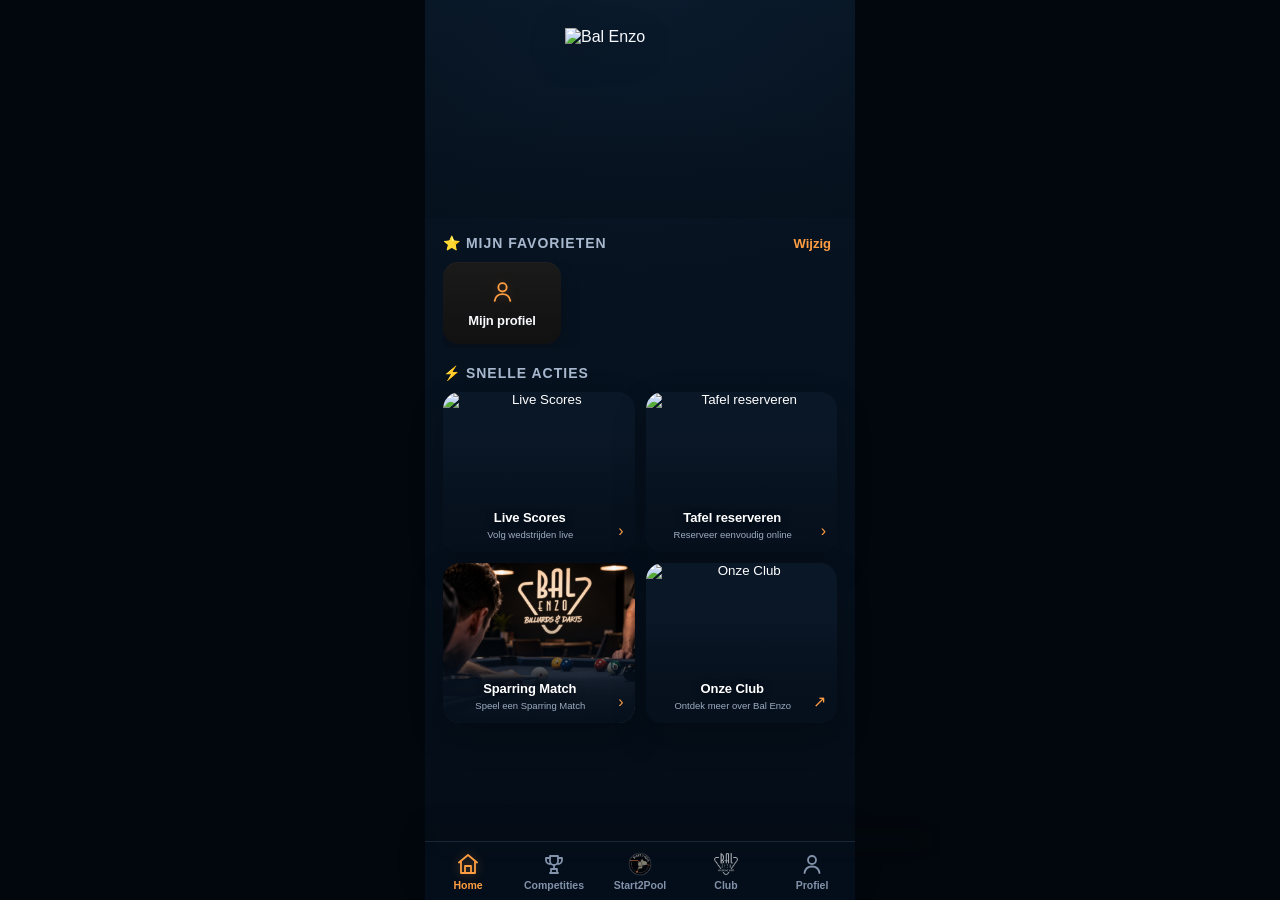
==== commit f150b1dd: "updates styling" ====
--- a/index.html
+++ b/index.html
@@ -218,7 +218,7 @@
     <div id="moneygamesHelpContent">
 
       <section class="moneygames-help-card">
-        <h2 data-i18n="moneygames.help.what.title">🎱 Wat zijn Sparring Matches?</h2>
+        <h2><span class="moneygames-help-icon" aria-hidden="true"><svg viewBox="0 0 24 24"><circle cx="12" cy="12" r="9"></circle><circle cx="12" cy="12" r="4"></circle><text x="12" y="14.2" text-anchor="middle">8</text></svg></span><span data-i18n="moneygames.help.what.title">Wat zijn Sparring Matches?</span></h2>
 
         <p data-i18n="moneygames.help.what.text1">
           Sparring Matches zijn onderlinge oefenwedstrijden tussen spelers van Bal Enzo.
@@ -231,7 +231,7 @@
       </section>
 
       <section class="moneygames-help-card">
-        <h2 data-i18n="moneygames.help.singles.title">👤 Singles</h2>
+        <h2><span class="moneygames-help-icon" aria-hidden="true"><svg viewBox="0 0 24 24"><circle cx="12" cy="7" r="3.2"></circle><path d="M5.5 20c.6-4.1 2.7-6.2 6.5-6.2s5.9 2.1 6.5 6.2"></path></svg></span><span data-i18n="moneygames.help.singles.title">Singles</span></h2>
 
         <p data-i18n="moneygames.help.singles.text1">
           Bij Singles speel je één tegen één.
@@ -262,7 +262,7 @@
       </section>
 
       <section class="moneygames-help-card">
-        <h2 data-i18n="moneygames.help.doubles.title">👥 Doubles</h2>
+        <h2><span class="moneygames-help-icon" aria-hidden="true"><svg viewBox="0 0 24 24"><circle cx="8" cy="8" r="2.7"></circle><circle cx="16" cy="8" r="2.7"></circle><path d="M3.5 20c.5-3.6 2.1-5.4 4.5-5.4s4 1.8 4.5 5.4"></path><path d="M11.5 20c.5-3.6 2.1-5.4 4.5-5.4s4 1.8 4.5 5.4"></path></svg></span><span data-i18n="moneygames.help.doubles.title">Doubles</span></h2>
 
         <p data-i18n="moneygames.help.doubles.text1">
           Bij Doubles speel je samen met een partner tegen een ander duo.
@@ -306,9 +306,7 @@
       </section>
 
       <section class="moneygames-help-card">
-        <h2 data-i18n="moneygames.help.create.title">
-          📢 Een Sparring Match plaatsen
-        </h2>
+        <h2><span class="moneygames-help-icon" aria-hidden="true"><svg viewBox="0 0 24 24"><rect x="4" y="5" width="16" height="14" rx="2"></rect><path d="M8 3v4M16 3v4M4 9h16M8 13h4M8 16h6"></path></svg></span><span data-i18n="moneygames.help.create.title">Een Sparring Match plaatsen</span></h2>
 
         <p data-i18n="moneygames.help.create.text1">
           Druk op “+ Nieuwe Sparring Match” en kies eerst of je Singles
@@ -327,9 +325,7 @@
       </section>
 
       <section class="moneygames-help-card">
-        <h2 data-i18n="moneygames.help.react.title">
-          ✋ Reageren op een Sparring Match
-        </h2>
+        <h2><span class="moneygames-help-icon" aria-hidden="true"><svg viewBox="0 0 24 24"><path d="M6 4h12v11H9l-4 4V4h1z"></path><path d="M9 9h6M9 12h4"></path></svg></span><span data-i18n="moneygames.help.react.title">Reageren op een Sparring Match</span></h2>
 
         <p data-i18n="moneygames.help.react.text1">
           Bij de open Sparring Matches kun je reageren op een oproep
@@ -354,7 +350,7 @@
       </section>
 
       <section class="moneygames-help-card">
-        <h2 data-i18n="moneygames.help.after.title">🏁 Na de wedstrijd</h2>
+        <h2><span class="moneygames-help-icon" aria-hidden="true"><svg viewBox="0 0 24 24"><circle cx="12" cy="12" r="9"></circle><path d="m8 12 2.5 2.5L16.5 8.5"></path></svg></span><span data-i18n="moneygames.help.after.title">Na de wedstrijd</span></h2>
 
         <p data-i18n="moneygames.help.after.text1">
           Vanaf de geplande starttijd kan de uitslag van de Sparring Match
@@ -379,7 +375,7 @@
       </section>
 
       <section class="moneygames-help-card">
-        <h2 data-i18n="moneygames.help.deadline.title">⏱️ 48-uursregel</h2>
+        <h2><span class="moneygames-help-icon" aria-hidden="true"><svg viewBox="0 0 24 24"><circle cx="12" cy="13" r="7.5"></circle><path d="M12 9v4l2.5 1.5M9 3h6"></path></svg></span><span data-i18n="moneygames.help.deadline.title">48-uursregel</span></h2>
 
         <p data-i18n="moneygames.help.deadline.text1">
           Vanaf de geplande starttijd van de Sparring Match heb je 48 uur
@@ -411,7 +407,7 @@
       </section>
 
       <section class="moneygames-help-card">
-        <h2 data-i18n="moneygames.help.forfeit.title">🚫 Forfait</h2>
+        <h2><span class="moneygames-help-icon" aria-hidden="true"><svg viewBox="0 0 24 24"><circle cx="12" cy="12" r="9"></circle><path d="m7.5 7.5 9 9"></path></svg></span><span data-i18n="moneygames.help.forfeit.title">Forfait</span></h2>
 
         <p data-i18n="moneygames.help.forfeit.text1">
           Kan een geplande Sparring Match niet normaal worden afgewerkt?
@@ -432,9 +428,7 @@
       </section>
 
       <section class="moneygames-help-card">
-        <h2 data-i18n="moneygames.help.stats.title">
-          📊 Statistieken en historiek
-        </h2>
+        <h2><span class="moneygames-help-icon" aria-hidden="true"><svg viewBox="0 0 24 24"><path d="M5 19V11M12 19V6M19 19V3"></path><path d="M3 19h18"></path></svg></span><span data-i18n="moneygames.help.stats.title">Statistieken en historiek</span></h2>
 
         <p data-i18n="moneygames.help.stats.text1">
           Je Sparring Match-resultaten worden automatisch bijgehouden.
@@ -1155,8 +1149,9 @@
       <main class="content">
         <div class="reservation-container">
           <div class="reservation-intro">
-            <div class="reservation-title" data-i18n="ui.reserveer.je.tafel">
-              🎱 Reserveer je tafel
+            <div class="reservation-title">
+              <span class="reservation-title-icon" aria-hidden="true"><svg viewBox="0 0 24 24"><circle cx="12" cy="12" r="9"></circle><circle cx="12" cy="12" r="4"></circle><text x="12" y="14.2" text-anchor="middle">8</text></svg></span>
+              <span data-i18n="ui.reserveer.je.tafel">Reserveer je tafel</span>
             </div>
             <div
               class="reservation-subtitle"
@@ -1464,10 +1459,10 @@
         <!-- BRABANT / ANTWERPEN -->
         <div class="tab-content active" id="tab-brabant">
           <button
-            class="competition-card"
-            onclick="openCompetitionDetail(74130085)"
-            style="width: 100%; border: none; cursor: pointer"
-          >
+  class="competition-card competition-card-photo"
+  style="--competition-bg: url('style/eersteklasse.webp');"
+  onclick="openCompetitionDetail(74130085)"
+>
             <div class="competition-icon">
   <svg class="competition-icon-svg" viewBox="0 0 24 24" aria-hidden="true">
     <path d="M8 4h8v5a4 4 0 0 1-8 0V4z"></path>
@@ -1492,9 +1487,9 @@
             <div class="competition-arrow">›</div>
           </button>
           <div
-            class="competition-card"
+            class="competition-card competition-card-photo"
             onclick="openCompetitionDetail(74130109)"
-            style="cursor: pointer"
+            style="cursor: pointer; --competition-bg: url('style/tweedeklasse.webp');"
           >
             <div class="competition-icon">
   <svg class="competition-icon-svg" viewBox="0 0 24 24" aria-hidden="true">
@@ -1520,9 +1515,9 @@
             <div class="competition-arrow">›</div>
           </div>
           <div
-            class="competition-card"
+            class="competition-card competition-card-photo"
             onclick="openCompetitionDetail(74130127)"
-            style="cursor: pointer"
+            style="cursor: pointer; --competition-bg: url('style/derdeklasse.webp');"
           >
             <div class="competition-icon">
   <svg class="competition-icon-svg" viewBox="0 0 24 24" aria-hidden="true">
@@ -1548,9 +1543,9 @@
             <div class="competition-arrow">›</div>
           </div>
           <div
-            class="competition-card"
+            class="competition-card competition-card-photo"
             onclick="openCompetitionDetail(74130139)"
-            style="cursor: pointer"
+            style="cursor: pointer; --competition-bg: url('style/beker.webp');"
           >
             <div class="competition-icon">
   <svg class="competition-icon-svg" viewBox="0 0 24 24" aria-hidden="true">
@@ -1576,9 +1571,9 @@
           
 <!-- START COMPETITIE NL - DIT VOLLEDIGE BLOK VERWIJDEREN IN APP -->
           <div
-            class="competition-card"
+            class="competition-card competition-card-photo"
             onclick="openCompetitionDetail(83574892)"
-            style="cursor: pointer"
+            style="cursor: pointer; --competition-bg: url('style/competitienl.webp');"
           >
             <div class="competition-icon">🇳🇱</div>
             <div class="competition-info">
@@ -1598,20 +1593,12 @@
         </div>
         <!-- BREAK & PLAY -->
         <div class="tab-content" id="tab-breakplay">
-          <h3 class="competition-section-title">Break &amp; Play</h3>
           <!-- REEKS 1 -->
           <div
-            class="competition-card"
+            class="competition-card competition-card-photo"
             onclick="openCompetitionDetail(85928236)"
-            style="cursor: pointer"
+            style="cursor: pointer; --competition-bg: url('style/breakplay1.webp')"
           >
-            <div class="competition-icon">
-  <img
-    src="breakplayicon.png"
-    alt=""
-    class="competition-breakplay-logo"
-  >
-</div>
             <div class="competition-info">
               <div class="competition-title" data-i18n="ui.break.play.reeks.1">
                 Break &amp; Play Reeks 1
@@ -1621,17 +1608,10 @@
           </div>
           <!-- REEKS 2 -->
           <div
-            class="competition-card"
+            class="competition-card competition-card-photo"
             onclick="openCompetitionDetail(85928569)"
-            style="cursor: pointer"
+            style="cursor: pointer; --competition-bg: url('style/breakplay2.webp')"
           >
-            <div class="competition-icon">
-  <img
-    src="breakplayicon.png"
-    alt=""
-    class="competition-breakplay-logo"
-  >
-</div>
             <div class="competition-info">
               <div class="competition-title" data-i18n="ui.break.play.reeks.2">
                 Break &amp; Play Reeks 2
@@ -1641,17 +1621,10 @@
           </div>
           <!-- REEKS 3 -->
           <div
-            class="competition-card"
+            class="competition-card competition-card-photo"
             onclick="openCompetitionDetail(85928635)"
-            style="cursor: pointer"
+            style="cursor: pointer; --competition-bg: url('style/breakplay3.webp')"
           >
-            <div class="competition-icon">
-  <img
-    src="breakplayicon.png"
-    alt=""
-    class="competition-breakplay-logo"
-  >
-</div>
             <div class="competition-info">
               <div class="competition-title" data-i18n="ui.break.play.reeks.3">
                 Break &amp; Play Reeks 3
@@ -1661,17 +1634,10 @@
           </div>
           <!-- REEKS 4 -->
           <div
-            class="competition-card"
+            class="competition-card competition-card-photo"
             onclick="openCompetitionDetail(85928797)"
-            style="cursor: pointer"
+            style="cursor: pointer; --competition-bg: url('style/breakplay4.webp')"
           >
-            <div class="competition-icon">
-  <img
-    src="breakplayicon.png"
-    alt=""
-    class="competition-breakplay-logo"
-  >
-</div>
             <div class="competition-info">
               <div class="competition-title" data-i18n="ui.break.play.reeks.4">
                 Break &amp; Play Reeks 4
@@ -1681,17 +1647,10 @@
           </div>
           <!-- REEKS 5 -->
           <div
-            class="competition-card"
+            class="competition-card competition-card-photo"
             onclick="openCompetitionDetail(85929085)"
-            style="cursor: pointer"
+            style="cursor: pointer; --competition-bg: url('style/breakplay5.webp')"
           >
-            <div class="competition-icon">
-  <img
-    src="breakplayicon.png"
-    alt=""
-    class="competition-breakplay-logo"
-  >
-</div>
             <div class="competition-info">
               <div class="competition-title" data-i18n="ui.break.play.reeks.5">
                 Break &amp; Play Reeks 5
@@ -1732,9 +1691,9 @@
 
   <button
     type="button"
-    class="competition-card"
+    class="competition-card competition-card-photo competition-country-photo"
     onclick="openCountryTournaments('belgium')"
-    style="width: 100%; border: none; cursor: pointer;"
+    style="width: 100%; border: none; cursor: pointer; --competition-bg: url('style/tornooibelgie.webp');"
   >
     <div class="competition-icon">🇧🇪</div>
 
@@ -1756,9 +1715,9 @@
 
   <button
     type="button"
-    class="competition-card"
+    class="competition-card competition-card-photo competition-country-photo"
     onclick="openCountryTournaments('netherlands')"
-    style="width: 100%; border: none; cursor: pointer;"
+    style="width: 100%; border: none; cursor: pointer; --competition-bg: url('style/tornooinederland.webp');"
   >
     <div class="competition-icon">🇳🇱</div>
 
@@ -2570,7 +2529,7 @@
       </p>
 
       <div class="start2pool-info-card">
-        <strong data-i18n="start2pool.goal">🎯 Doel</strong>
+        <strong><span class="start2pool-info-icon start2pool-icon-target" aria-hidden="true"><svg viewBox="0 0 24 24"><circle cx="12" cy="12" r="8"></circle><circle cx="12" cy="12" r="3"></circle><path d="M12 2v3M12 19v3M2 12h3M19 12h3"></path></svg></span><span data-i18n="start2pool.goal">Doel</span></strong>
 
         <p data-i18n="start2pool.exercise1.c.goal">
           Speel alle ballen weg zonder een andere objectbal te raken.
@@ -2578,7 +2537,7 @@
       </div>
 
       <div class="start2pool-info-card">
-        <strong data-i18n="start2pool.focus">💡 Focus</strong>
+        <strong><span class="start2pool-info-icon start2pool-icon-focus" aria-hidden="true"><svg viewBox="0 0 24 24"><path d="M12 3v18M5 12h14"></path><path d="M8 8c2-2 6-2 8 0M8 16c2 2 6 2 8 0"></path></svg></span><span data-i18n="start2pool.focus">Focus</span></strong>
 
         <p data-i18n="start2pool.exercise1.c.focus">
           Controle over de witte bal, positie kiezen en vooruitdenken.
@@ -2587,7 +2546,7 @@
       </div>
 
       <div class="start2pool-info-card start2pool-warning">
-        <strong data-i18n="start2pool.important">⚠️ Belangrijk</strong>
+        <strong><span class="start2pool-info-icon start2pool-icon-warning" aria-hidden="true"><svg viewBox="0 0 24 24"><path d="M12 3l9 17H3L12 3z"></path><path d="M12 8v6M12 17v1"></path></svg></span><span data-i18n="start2pool.important">Belangrijk</span></strong>
 
         <p data-i18n="start2pool.exercise1.c.important">
           De witte bal mag tijdens het shot geen andere objectbal raken dan
@@ -2624,7 +2583,7 @@
       </p>
 
       <div class="start2pool-info-card">
-        <strong data-i18n="start2pool.goal">🎯 Doel</strong>
+        <strong><span class="start2pool-info-icon start2pool-icon-target" aria-hidden="true"><svg viewBox="0 0 24 24"><circle cx="12" cy="12" r="8"></circle><circle cx="12" cy="12" r="3"></circle><path d="M12 2v3M12 19v3M2 12h3M19 12h3"></path></svg></span><span data-i18n="start2pool.goal">Doel</span></strong>
 
         <p data-i18n="start2pool.exercise1.b.goal">
           Maak de volledige Dubbele T leeg zonder een andere objectbal te raken.
@@ -2632,7 +2591,7 @@
       </div>
 
       <div class="start2pool-info-card">
-        <strong data-i18n="start2pool.focus">💡 Focus</strong>
+        <strong><span class="start2pool-info-icon start2pool-icon-focus" aria-hidden="true"><svg viewBox="0 0 24 24"><path d="M12 3v18M5 12h14"></path><path d="M8 8c2-2 6-2 8 0M8 16c2 2 6 2 8 0"></path></svg></span><span data-i18n="start2pool.focus">Focus</span></strong>
 
         <p data-i18n="start2pool.exercise1.b.focus">
           Denk telkens één of meerdere ballen vooruit. Kies niet alleen de
@@ -2642,7 +2601,7 @@
       </div>
 
       <div class="start2pool-info-card start2pool-warning">
-        <strong data-i18n="start2pool.important">⚠️ Belangrijk</strong>
+        <strong><span class="start2pool-info-icon start2pool-icon-warning" aria-hidden="true"><svg viewBox="0 0 24 24"><path d="M12 3l9 17H3L12 3z"></path><path d="M12 8v6M12 17v1"></path></svg></span><span data-i18n="start2pool.important">Belangrijk</span></strong>
 
         <p data-i18n="start2pool.exercise1.b.important">
           De witte bal mag tijdens het shot geen andere objectbal raken dan
@@ -2684,7 +2643,7 @@
       </p>
 
       <div class="start2pool-info-card">
-        <strong data-i18n="start2pool.goal">🎯 Doel</strong>
+        <strong><span class="start2pool-info-icon start2pool-icon-target" aria-hidden="true"><svg viewBox="0 0 24 24"><circle cx="12" cy="12" r="8"></circle><circle cx="12" cy="12" r="3"></circle><path d="M12 2v3M12 19v3M2 12h3M19 12h3"></path></svg></span><span data-i18n="start2pool.goal">Doel</span></strong>
 
         <p data-i18n="start2pool.exercise1.a.goal">
           Speel de volledige reeks correct uit, in volgorde van nummer,
@@ -2693,7 +2652,7 @@
       </div>
 
       <div class="start2pool-info-card">
-        <strong data-i18n="start2pool.focus">💡 Focus</strong>
+        <strong><span class="start2pool-info-icon start2pool-icon-focus" aria-hidden="true"><svg viewBox="0 0 24 24"><path d="M12 3v18M5 12h14"></path><path d="M8 8c2-2 6-2 8 0M8 16c2 2 6 2 8 0"></path></svg></span><span data-i18n="start2pool.focus">Focus</span></strong>
 
         <p data-i18n="start2pool.exercise1.a.focus">
           Omdat de volgende bal vooraf vastligt, wordt positioneel spelen veel
@@ -2703,7 +2662,7 @@
       </div>
 
       <div class="start2pool-info-card start2pool-warning">
-        <strong data-i18n="start2pool.important">⚠️ Belangrijk</strong>
+        <strong><span class="start2pool-info-icon start2pool-icon-warning" aria-hidden="true"><svg viewBox="0 0 24 24"><path d="M12 3l9 17H3L12 3z"></path><path d="M12 8v6M12 17v1"></path></svg></span><span data-i18n="start2pool.important">Belangrijk</span></strong>
 
         <p data-i18n="start2pool.exercise1.a.important">
           De witte bal mag tijdens het shot geen enkele andere objectbal raken
--- a/style.css
+++ b/style.css
@@ -6504,4 +6504,228 @@
     border: 1px solid rgba(255, 157, 66, 0.55) !important;
     color: #ffb568 !important;
     box-shadow: none !important;
-}+}
+
+/* =========================================
+   COMPETITIEKAART - SUBTIELE ACHTERGRONDFOTO
+========================================= */
+
+.competition-card-photo {
+    position: relative;
+    overflow: hidden;
+    isolation: isolate;
+}
+
+.competition-card-photo::before {
+    content: "";
+    position: absolute;
+    z-index: -1;
+
+    top: 0;
+    right: 0;
+    bottom: 0;
+    width: 55%;
+
+    background:
+        linear-gradient(
+            90deg,
+            #0b1828 0%,
+            rgba(11, 24, 40, 0.78) 28%,
+            rgba(11, 24, 40, 0.30) 100%
+        ),
+        var(--competition-bg) center / cover no-repeat;
+
+    opacity: 0.38;
+}
+
+.competition-card-photo > * {
+    position: relative;
+    z-index: 1;
+}
+
+/* =========================================================
+   LAATSTE VISUELE FINETUNING — SEPTEMBER 2026
+   ========================================================= */
+
+/* Onderste navigatie: geen vierkant/kader rond actieve tab */
+.bottom-nav .nav-item {
+  -webkit-tap-highlight-color: transparent;
+}
+
+.bottom-nav .nav-item.active {
+  background: transparent !important;
+  box-shadow: none !important;
+  outline: none !important;
+}
+
+/* Sparring Matches - help scherm volledig in de nieuwe Bal Enzo stijl */
+#moneygamesHelpScreen .page-header {
+  color: var(--be-text);
+}
+
+#moneygamesHelpContent {
+  gap: 14px;
+  padding-bottom: 28px;
+}
+
+#moneygamesHelpContent .moneygames-help-card {
+  background:
+    linear-gradient(145deg, rgba(15, 32, 52, 0.96), rgba(7, 19, 33, 0.98));
+  border: 1px solid var(--be-border);
+  border-radius: 18px;
+  padding: 18px;
+  box-shadow: 0 14px 32px rgba(0, 0, 0, 0.20);
+}
+
+#moneygamesHelpContent .moneygames-help-card h2 {
+  margin: 0 0 12px;
+  color: var(--be-text);
+  font-size: 18px;
+  font-weight: 750;
+  line-height: 1.3;
+}
+
+#moneygamesHelpContent .moneygames-help-card p {
+  margin: 0 0 12px;
+  color: var(--be-muted);
+  font-size: 15px;
+  line-height: 1.6;
+}
+
+#moneygamesHelpContent .moneygames-help-card p:last-child {
+  margin-bottom: 0;
+}
+
+#moneygamesHelpContent .moneygames-help-example {
+  margin-top: 14px;
+  padding: 14px;
+  background: rgba(3, 9, 20, 0.72);
+  border-left: 3px solid var(--be-orange);
+  border-radius: 12px;
+  color: #cbd5e3;
+  font-size: 14px;
+  line-height: 1.55;
+}
+
+#moneygamesHelpContent .moneygames-help-example strong {
+  color: var(--be-text);
+}
+
+#moneygamesHelpContent .moneygames-help-start-button {
+  min-height: 50px;
+  margin-top: 2px;
+  border: 1px solid rgba(255, 155, 61, 0.55);
+  border-radius: 14px;
+  background:
+    linear-gradient(145deg, rgba(255, 155, 61, 0.18), rgba(255, 155, 61, 0.08));
+  color: #ffb26a;
+  box-shadow: 0 0 24px rgba(255, 155, 61, 0.08);
+}
+
+/* Break & Play-logo: subtiel grijs */
+.competition-detail-breakplay-logo,
+.favorite-breakplay-logo {
+  filter: grayscale(1) brightness(1.35) !important;
+  opacity: 0.62 !important;
+}
+
+/* Eigen CueScore-speler: subtiel oranje i.p.v. rood */
+.linked-profile-player {
+  color: var(--be-orange) !important;
+  font-weight: 750 !important;
+}
+
+
+/* Moderne subtiele iconen voor de Sparring Matches-uitleg */
+#moneygamesHelpContent .moneygames-help-card h2 {
+  display: flex;
+  align-items: center;
+  gap: 9px;
+}
+
+#moneygamesHelpContent .moneygames-help-icon,
+.reservation-title-icon {
+  width: 25px;
+  height: 25px;
+  flex: 0 0 25px;
+  display: inline-flex;
+  align-items: center;
+  justify-content: center;
+  color: var(--be-orange);
+}
+
+#moneygamesHelpContent .moneygames-help-icon svg,
+.reservation-title-icon svg {
+  width: 22px;
+  height: 22px;
+  fill: none;
+  stroke: currentColor;
+  stroke-width: 1.8;
+  stroke-linecap: round;
+  stroke-linejoin: round;
+}
+
+#moneygamesHelpContent .moneygames-help-icon text,
+.reservation-title-icon text {
+  fill: currentColor;
+  stroke: none;
+  font-size: 6px;
+  font-weight: 800;
+  font-family: inherit;
+}
+
+.reservation-title {
+  display: flex;
+  align-items: center;
+  gap: 9px;
+}
+
+/* Landen-tornooien: dezelfde vervagende fotostijl als de andere kaarten */
+#tab-tournaments .competition-country-photo::before {
+  width: 62%;
+  opacity: 0.34;
+  background:
+    linear-gradient(
+      90deg,
+      #0b1828 0%,
+      rgba(11, 24, 40, 0.72) 32%,
+      rgba(11, 24, 40, 0.18) 100%
+    ),
+    var(--competition-bg) center / cover no-repeat;
+}
+
+#tab-tournaments .competition-country-photo > * {
+  position: relative;
+  z-index: 1;
+}
+
+/* Start2Pool: moderne kleine lijniconen i.p.v. oude emoji's */
+.start2pool-info-card strong {
+  display: inline-flex;
+  align-items: center;
+  gap: 8px;
+}
+
+.start2pool-info-icon {
+  width: 19px;
+  height: 19px;
+  display: inline-flex;
+  align-items: center;
+  justify-content: center;
+  flex: 0 0 19px;
+}
+
+.start2pool-info-icon svg {
+  width: 19px;
+  height: 19px;
+  fill: none;
+  stroke: #ff9d42;
+  stroke-width: 1.8;
+  stroke-linecap: round;
+  stroke-linejoin: round;
+  filter: drop-shadow(0 0 5px rgba(255, 157, 66, 0.16));
+}
+
+.start2pool-icon-warning svg {
+  stroke: #ffb568;
+}
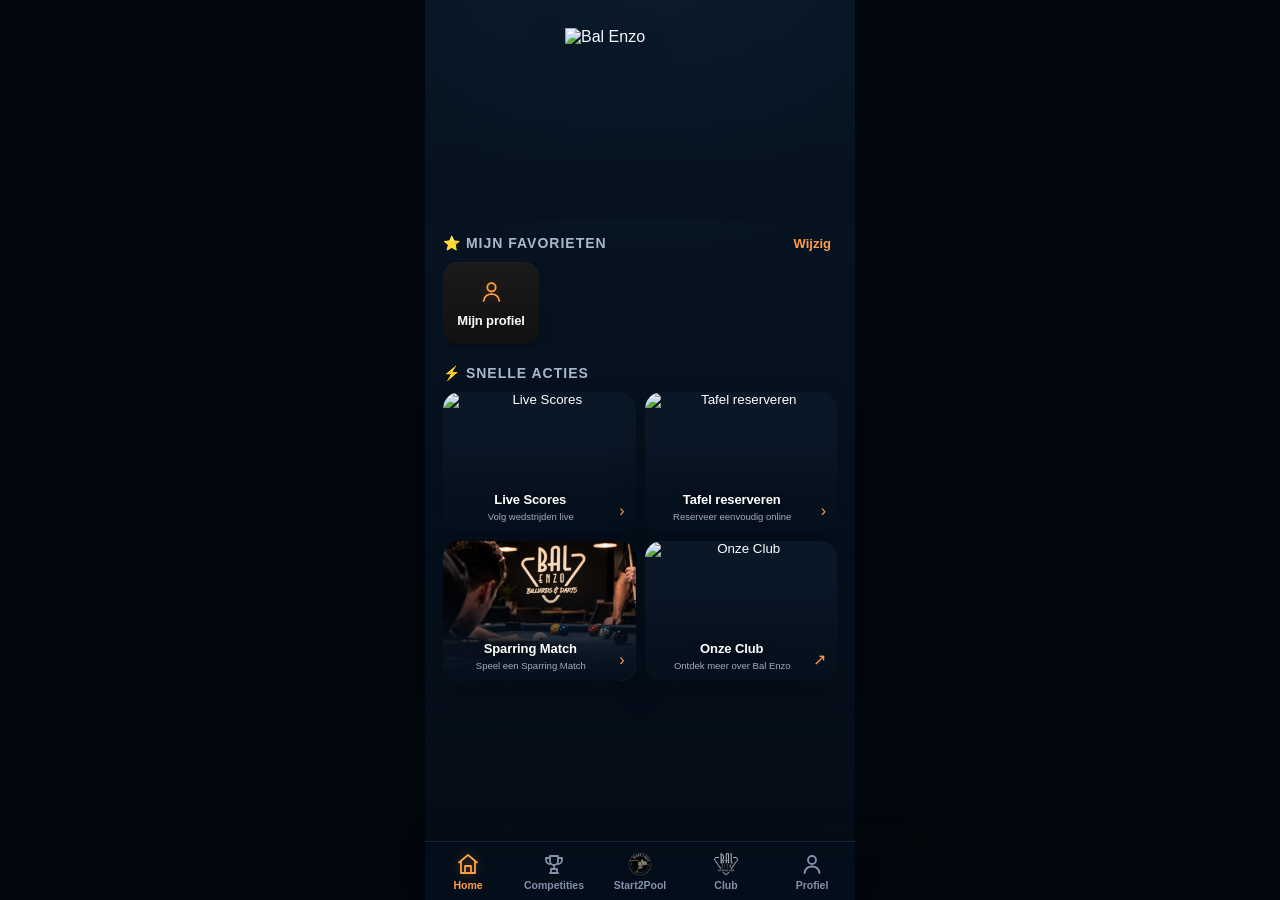
==== commit f014e70a: "toevoeging zoeken" ====
--- a/index.html
+++ b/index.html
@@ -1590,6 +1590,32 @@
             <div class="competition-arrow">›</div>
           </div>
 <!-- EINDE COMPETITIE NL - DIT VOLLEDIGE BLOK VERWIJDEREN IN APP -->
+
+          <!-- SPELER ZOEKEN -->
+          <button
+            type="button"
+            class="competition-card player-search-card"
+            onclick="openPlayerSearch()"
+          >
+            <div class="player-search-icon">
+              <svg viewBox="0 0 24 24" aria-hidden="true">
+                <circle cx="11" cy="11" r="6.5"></circle>
+                <path d="M16 16l4.5 4.5"></path>
+              </svg>
+            </div>
+
+            <div class="competition-info">
+              <div class="competition-title">
+                Speler zoeken
+              </div>
+              <div class="competition-subtitle">
+                Zoek een speler op CueScore
+              </div>
+            </div>
+
+            <div class="competition-arrow">›</div>
+          </button>
+
         </div>
         <!-- BREAK & PLAY -->
         <div class="tab-content" id="tab-breakplay">
@@ -2142,9 +2168,24 @@
           <h1 data-i18n="ui.speler" id="playerDetailTitle">Speler</h1>
         </div>
         <div class="team-detail-card">
-          <h2 data-i18n="ui.speler" id="playerDetailName">Speler</h2>
-          <div data-i18n="ui.team" id="playerDetailTeam">Team</div>
-        </div>
+
+  <img
+    id="playerDetailImage"
+    class="my-profile-image"
+    src=""
+    alt=""
+    style="display: none;"
+  >
+
+  <h2 data-i18n="ui.speler" id="playerDetailName">Speler</h2>
+  <div data-i18n="ui.team" id="playerDetailTeam">Team</div>
+
+  <div
+    id="playerDetailRatings"
+    class="my-profile-ratings"
+  ></div>
+
+</div>
         <div class="player-stats-section">
           <div class="competition-title" data-i18n="ui.statistieken">
             Statistieken
@@ -2706,6 +2747,80 @@
   </div>
 </div>
 
+<!-- =========================
+     SPELER ZOEKEN
+========================== -->
+<section class="screen" id="playerSearchScreen">
+
+  <div class="page-header">
+
+    <button
+      type="button"
+      class="player-search-back"
+      onclick="closePlayerSearch()"
+      aria-label="Terug"
+    >
+      ‹
+    </button>
+
+    <span>Speler zoeken</span>
+
+  </div>
+
+  <main class="content">
+
+    <div class="player-search-intro">
+      Zoek een speler op CueScore en bekijk zijn of haar profiel.
+    </div>
+
+    <div class="player-search-form">
+
+      <div class="player-search-input-wrap">
+
+        <svg
+          class="player-search-input-icon"
+          viewBox="0 0 24 24"
+          aria-hidden="true"
+        >
+          <circle cx="11" cy="11" r="6.5"></circle>
+          <path d="M16 16l4.5 4.5"></path>
+        </svg>
+
+        <input
+          type="search"
+          id="playerSearchInput"
+          class="player-search-input"
+          placeholder="Naam van speler"
+          autocomplete="off"
+          enterkeyhint="search"
+        />
+
+      </div>
+
+      <button
+        type="button"
+        class="player-search-submit"
+        id="playerSearchSubmit"
+      >
+        Zoeken
+      </button>
+
+    </div>
+
+    <div
+      id="playerSearchStatus"
+      class="player-search-status"
+    ></div>
+
+    <div
+      id="playerSearchResults"
+      class="player-search-results"
+    ></div>
+
+  </main>
+
+</section>
+
     <!-- =========================
        PROFIEL SCREEN
   ========================== -->
--- a/style.css
+++ b/style.css
@@ -149,7 +149,9 @@
   justify-content: center;
 
   flex: 0 0 auto;
-  min-width: 110px;
+  width: 96px;
+  min-width: 96px;
+  max-width: 96px;
   padding: 4px 10px;
 
   background: linear-gradient(180deg, #1a1a1a, #111);
@@ -169,7 +171,12 @@
   .favorite-title {
     font-size: 14px;
     font-weight: 600;
-  }
+    line-height: 1.2;
+    white-space: normal;
+    overflow-wrap: break-word;
+    text-align: center;
+    max-width: 100%;
+}
 
   /* =========================
     SNELLE ACTIES
@@ -5974,15 +5981,15 @@
     vertical-align: middle;
 
     /* Bal Enzo oranje */
-    filter:
-        brightness(0)
-        saturate(100%)
-        invert(68%)
-        sepia(72%)
-        saturate(1645%)
-        hue-rotate(329deg)
-        brightness(104%)
-        contrast(101%);
+filter:
+    brightness(0)
+    saturate(100%)
+    invert(72%)
+    sepia(86%)
+    saturate(1800%)
+    hue-rotate(350deg)
+    brightness(108%)
+    contrast(101%);
 }
 
 /* =========================================
@@ -6103,9 +6110,21 @@
 .live-scores-title { display:flex; align-items:center; gap:10px; }
 .live-scores-brand-logo { width:28px; height:28px; object-fit:contain; flex-shrink:0; }
 
-/* Favorieten: divisienamen op één regel */
-.favorite-title { white-space: nowrap !important; font-size: 13px !important; letter-spacing: -0.15px; }
-.favorite-card { min-width: 118px !important; }
+/* Favorieten: compactere tegels */
+.favorite-title {
+  white-space: normal !important;
+  font-size: 13px !important;
+  line-height: 1.15;
+  letter-spacing: -0.15px;
+  text-align: center;
+  overflow-wrap: normal;
+}
+
+#homeScreen .favorite-card {
+  width: 96px !important;
+  min-width: 96px !important;
+  flex-basis: 96px !important;
+}
 
 /* Start2Pool: legacy rood -> Bal Enzo oranje */
 .start2pool-level-tab.active {
@@ -6365,6 +6384,15 @@
   border-color: rgba(143, 163, 189, 0.20) !important;
 }
 
+/* Wedstrijdresultaat: alleen een subtiel gekleurd kader */
+#myProfileScreen .my-profile-match-card.won {
+  border-color: rgba(74, 190, 100, 0.65) !important;
+}
+
+#myProfileScreen .my-profile-match-card.lost {
+  border-color: rgba(220, 75, 75, 0.65) !important;
+}
+
 #myProfileScreen .my-profile-match-date,
 #myProfileScreen .my-profile-match-info {
   color: #8fa3bd !important;
@@ -6622,9 +6650,8 @@
   box-shadow: 0 0 24px rgba(255, 155, 61, 0.08);
 }
 
-/* Break & Play-logo: subtiel grijs */
-.competition-detail-breakplay-logo,
-.favorite-breakplay-logo {
+/* Break & Play-logo bovenaan detailpagina: subtiel grijs */
+.competition-detail-breakplay-logo {
   filter: grayscale(1) brightness(1.35) !important;
   opacity: 0.62 !important;
 }
@@ -6729,3 +6756,483 @@
 .start2pool-icon-warning svg {
   stroke: #ffb568;
 }
+
+/* SNELLE ACTIES IETS COMPACTER */
+#homeScreen .quick-action-card {
+  height: 140px !important;
+  min-height: 140px !important;
+  max-height: 140px !important;
+}
+
+#homeScreen .quick-action-content {
+  min-height: 58px !important;
+  padding: 20px 12px 9px !important;
+}
+
+#homeScreen .quick-grid {
+  gap: 9px !important;
+}
+
+/* SPARRING MATCHES - WIN / VERLIES */
+
+#moneygamesScreen .moneygames-history-card.moneygames-history-win {
+  border-color: rgba(70, 190, 90, 0.75) !important;
+  box-shadow: 0 0 14px rgba(70, 190, 90, 0.10) !important;
+}
+
+#moneygamesScreen .moneygames-history-card.moneygames-history-loss {
+  border-color: rgba(229, 9, 20, 0.75) !important;
+  box-shadow: 0 0 14px rgba(229, 9, 20, 0.10) !important;
+}
+
+/* =========================================
+   FAVORIETEN EDITOR - DEFINITIEVE ICON FIX
+========================================= */
+
+#favoritesOptions .favorite-option-content {
+    display: flex !important;
+    align-items: center !important;
+    gap: 10px !important;
+}
+
+#favoritesOptions .favorite-option-icon {
+    display: inline-flex !important;
+    align-items: center !important;
+    justify-content: center !important;
+
+    width: 25px !important;
+    height: 25px !important;
+    flex: 0 0 25px !important;
+
+    overflow: hidden !important;
+    position: relative !important;
+}
+
+#favoritesOptions .favorite-option-icon svg,
+#favoritesOptions .favorite-option-icon img {
+    position: absolute !important;
+    inset: 0 !important;
+
+    width: 25px !important;
+    height: 25px !important;
+
+    min-width: 0 !important;
+    min-height: 0 !important;
+    max-width: 25px !important;
+    max-height: 25px !important;
+
+    margin: 0 !important;
+    padding: 0 !important;
+
+    object-fit: contain !important;
+    transform: none !important;
+}
+
+/* =========================================
+   TORNOOI - PODIUM
+========================================= */
+
+.tournament-podium {
+    display: grid;
+    grid-template-columns: 1fr 1fr;
+    grid-template-areas:
+        "first first"
+        "second third";
+    gap: 10px;
+    margin: 6px 0 22px;
+    align-items: end;
+}
+
+.tournament-podium-place {
+    background: linear-gradient(180deg, #1a1a1a, #111);
+    border: 1px solid rgba(255, 157, 66, 0.16);
+    border-radius: 12px;
+    padding: 12px 8px;
+    text-align: center;
+    min-width: 0;
+}
+
+.tournament-podium-first {
+    grid-area: first;
+    width: 58%;
+    justify-self: center;
+    padding-top: 16px;
+    padding-bottom: 16px;
+}
+
+.tournament-podium-second {
+    grid-area: second;
+    height: 100%;
+    box-sizing: border-box;
+}
+
+.tournament-podium-third {
+    grid-area: third;
+    height: 100%;
+    box-sizing: border-box;
+}
+
+.tournament-podium-medal {
+    font-size: 30px;
+    line-height: 1;
+    margin-bottom: 7px;
+}
+
+.tournament-podium-first .tournament-podium-medal {
+    font-size: 36px;
+}
+
+.tournament-podium-name {
+    color: #fff;
+    font-size: 14px;
+    font-weight: 700;
+    line-height: 1.2;
+    overflow-wrap: break-word;
+}
+
+.tournament-podium-third .tournament-podium-name + .tournament-podium-name {
+    margin-top: 4px;
+}
+
+.tournament-podium-number {
+    margin-top: 7px;
+    color: #ff9d42;
+    font-size: 13px;
+    font-weight: 700;
+}
+
+/* =========================================
+   TORNOOIEN - MEER LADEN
+========================================= */
+
+.country-tournament-load-more {
+    background: rgba(255, 157, 66, 0.08) !important;
+    border: 1px solid rgba(255, 157, 66, 0.50) !important;
+    border-radius: 10px !important;
+    color: #ffb568 !important;
+
+    padding: 12px 16px !important;
+    margin: 16px 0 8px !important;
+}
+
+.country-tournament-load-more .competition-title {
+    color: #ffb568 !important;
+    font-size: 14px !important;
+    font-weight: 600 !important;
+    margin: 0 !important;
+}     
+
+/* =========================================
+   TORNOOI - SPELERSPROFIEL
+========================================= */
+
+#playerDetailScreen .team-detail-card {
+    display: flex;
+    flex-direction: column;
+    align-items: center;
+    text-align: center;
+    padding: 18px 16px;
+}
+
+#playerDetailScreen #playerDetailImage {
+    width: 96px;
+    height: 96px;
+    object-fit: cover;
+    border-radius: 50%;
+    margin: 0 0 12px;
+}
+
+#playerDetailScreen #playerDetailName {
+    margin: 0;
+    text-align: center;
+}
+
+#playerDetailScreen .player-stats-section {
+    margin-top: 18px;
+}
+
+#playerDetailScreen .player-stats-section > .competition-title {
+    margin-bottom: 10px;
+}
+
+#playerDetailScreen #playerDetailStats .my-profile-ratings {
+    margin: 0;
+}
+
+#playerDetailScreen #playerDetailStats .my-profile-rating {
+    padding: 16px;
+    border: 1px solid rgba(255, 157, 66, 0.25);
+    border-radius: 12px;
+    background: rgba(255, 157, 66, 0.06);
+    text-align: center;
+}
+
+#playerDetailScreen #playerDetailStats .my-profile-rating-value {
+    font-size: 26px;
+    font-weight: 800;
+    line-height: 1;
+    color: #ffffff;
+    margin-bottom: 7px;
+}
+
+#playerDetailScreen #playerDetailStats .my-profile-rating-name {
+    font-size: 13px;
+    color: #ffb568;
+}
+
+/* =========================================
+   COMPETITIES - SPELER ZOEKEN
+========================================= */
+
+.player-search-card {
+  margin-top: 26px;
+  width: 100%;
+  cursor: pointer;
+  text-align: left;
+
+  background:
+    linear-gradient(
+      180deg,
+      rgba(255, 255, 255, 0.055),
+      rgba(255, 255, 255, 0.025)
+    );
+
+  border: 1px solid rgba(190, 198, 208, 0.18) !important;
+}
+
+.player-search-icon {
+  width: 28px;
+  height: 28px;
+  flex: 0 0 28px;
+
+  display: flex;
+  align-items: center;
+  justify-content: center;
+
+  color: #9ca5af;
+}
+
+.player-search-icon svg {
+  width: 25px;
+  height: 25px;
+
+  fill: none;
+  stroke: currentColor;
+  stroke-width: 1.8;
+  stroke-linecap: round;
+  stroke-linejoin: round;
+}
+
+.player-search-card .competition-subtitle {
+  color: #8f98a3;
+}
+
+.player-search-card .competition-arrow {
+  color: #7f8892;
+}
+
+/* =========================================
+   SPELER ZOEKEN - SCHERM
+========================================= */
+
+.player-search-back {
+  width: 34px;
+  height: 34px;
+  margin-right: 10px;
+  padding: 0;
+
+  display: inline-flex;
+  align-items: center;
+  justify-content: center;
+
+  background: transparent;
+  border: none;
+  color: #fff;
+
+  font: inherit;
+  font-size: 30px;
+  line-height: 1;
+  cursor: pointer;
+}
+
+.player-search-intro {
+  margin-bottom: 18px;
+
+  color: rgba(255, 255, 255, 0.62);
+  font-size: 14px;
+  line-height: 1.5;
+}
+
+.player-search-form {
+  display: flex;
+  gap: 9px;
+  align-items: stretch;
+}
+
+.player-search-input-wrap {
+  position: relative;
+  flex: 1;
+  min-width: 0;
+}
+
+.player-search-input-icon {
+  position: absolute;
+  left: 14px;
+  top: 50%;
+
+  width: 20px;
+  height: 20px;
+
+  transform: translateY(-50%);
+
+  fill: none;
+  stroke: #8f98a3;
+  stroke-width: 1.8;
+  stroke-linecap: round;
+  stroke-linejoin: round;
+
+  pointer-events: none;
+}
+
+.player-search-input {
+  width: 100%;
+  height: 48px;
+
+  padding: 0 14px 0 44px;
+
+  background: #151515;
+  border: 1px solid rgba(255, 255, 255, 0.10);
+  border-radius: 14px;
+
+  color: #fff;
+  font: inherit;
+  font-size: 15px;
+
+  outline: none;
+}
+
+.player-search-input::placeholder {
+  color: rgba(255, 255, 255, 0.38);
+}
+
+.player-search-input:focus {
+  border-color: rgba(255, 255, 255, 0.28);
+}
+
+.player-search-submit {
+  height: 48px;
+  padding: 0 18px;
+
+  background: #30343a;
+  border: 1px solid rgba(255, 255, 255, 0.10);
+  border-radius: 14px;
+
+  color: #fff;
+  font: inherit;
+  font-size: 14px;
+  font-weight: 700;
+
+  cursor: pointer;
+}
+
+.player-search-status {
+  display: none;
+
+  padding: 22px 4px 8px;
+
+  color: rgba(255, 255, 255, 0.55);
+  font-size: 14px;
+  text-align: center;
+}
+
+.player-search-results {
+  margin-top: 18px;
+}
+
+/* SPELER ZOEKEN - RESULTATEN */
+
+.player-search-result {
+  width: 100%;
+  min-height: 72px;
+  margin-bottom: 10px;
+  padding: 10px 14px 10px 10px;
+
+  display: flex;
+  align-items: center;
+  gap: 12px;
+
+  background: linear-gradient(180deg, #181818, #101010);
+  border: 1px solid rgba(255, 255, 255, 0.07);
+  border-radius: 16px;
+
+  color: #fff;
+  font: inherit;
+  text-align: left;
+  cursor: pointer;
+}
+
+.player-search-result-image-wrap {
+  width: 50px;
+  height: 50px;
+  flex: 0 0 50px;
+
+  border-radius: 50%;
+  overflow: hidden;
+
+  background: #252525;
+}
+
+.player-search-result-image {
+  width: 100%;
+  height: 100%;
+  object-fit: cover;
+}
+
+.player-search-result-placeholder {
+  width: 100%;
+  height: 100%;
+
+  display: flex;
+  align-items: center;
+  justify-content: center;
+
+  font-size: 22px;
+}
+
+.player-search-result-info {
+  flex: 1;
+  min-width: 0;
+}
+
+.player-search-result-name {
+  display: flex;
+  align-items: center;
+  gap: 6px;
+
+  color: #fff;
+  font-size: 15px;
+  font-weight: 700;
+}
+
+.player-search-result-country {
+  margin-top: 4px;
+
+  color: rgba(255, 255, 255, 0.52);
+  font-size: 13px;
+}
+
+.player-search-verified {
+  width: 17px;
+  height: 17px;
+
+  display: inline-flex;
+  align-items: center;
+  justify-content: center;
+
+  border-radius: 50%;
+  background: #3787ff;
+
+  color: #fff;
+  font-size: 11px;
+  font-weight: 800;
+}
